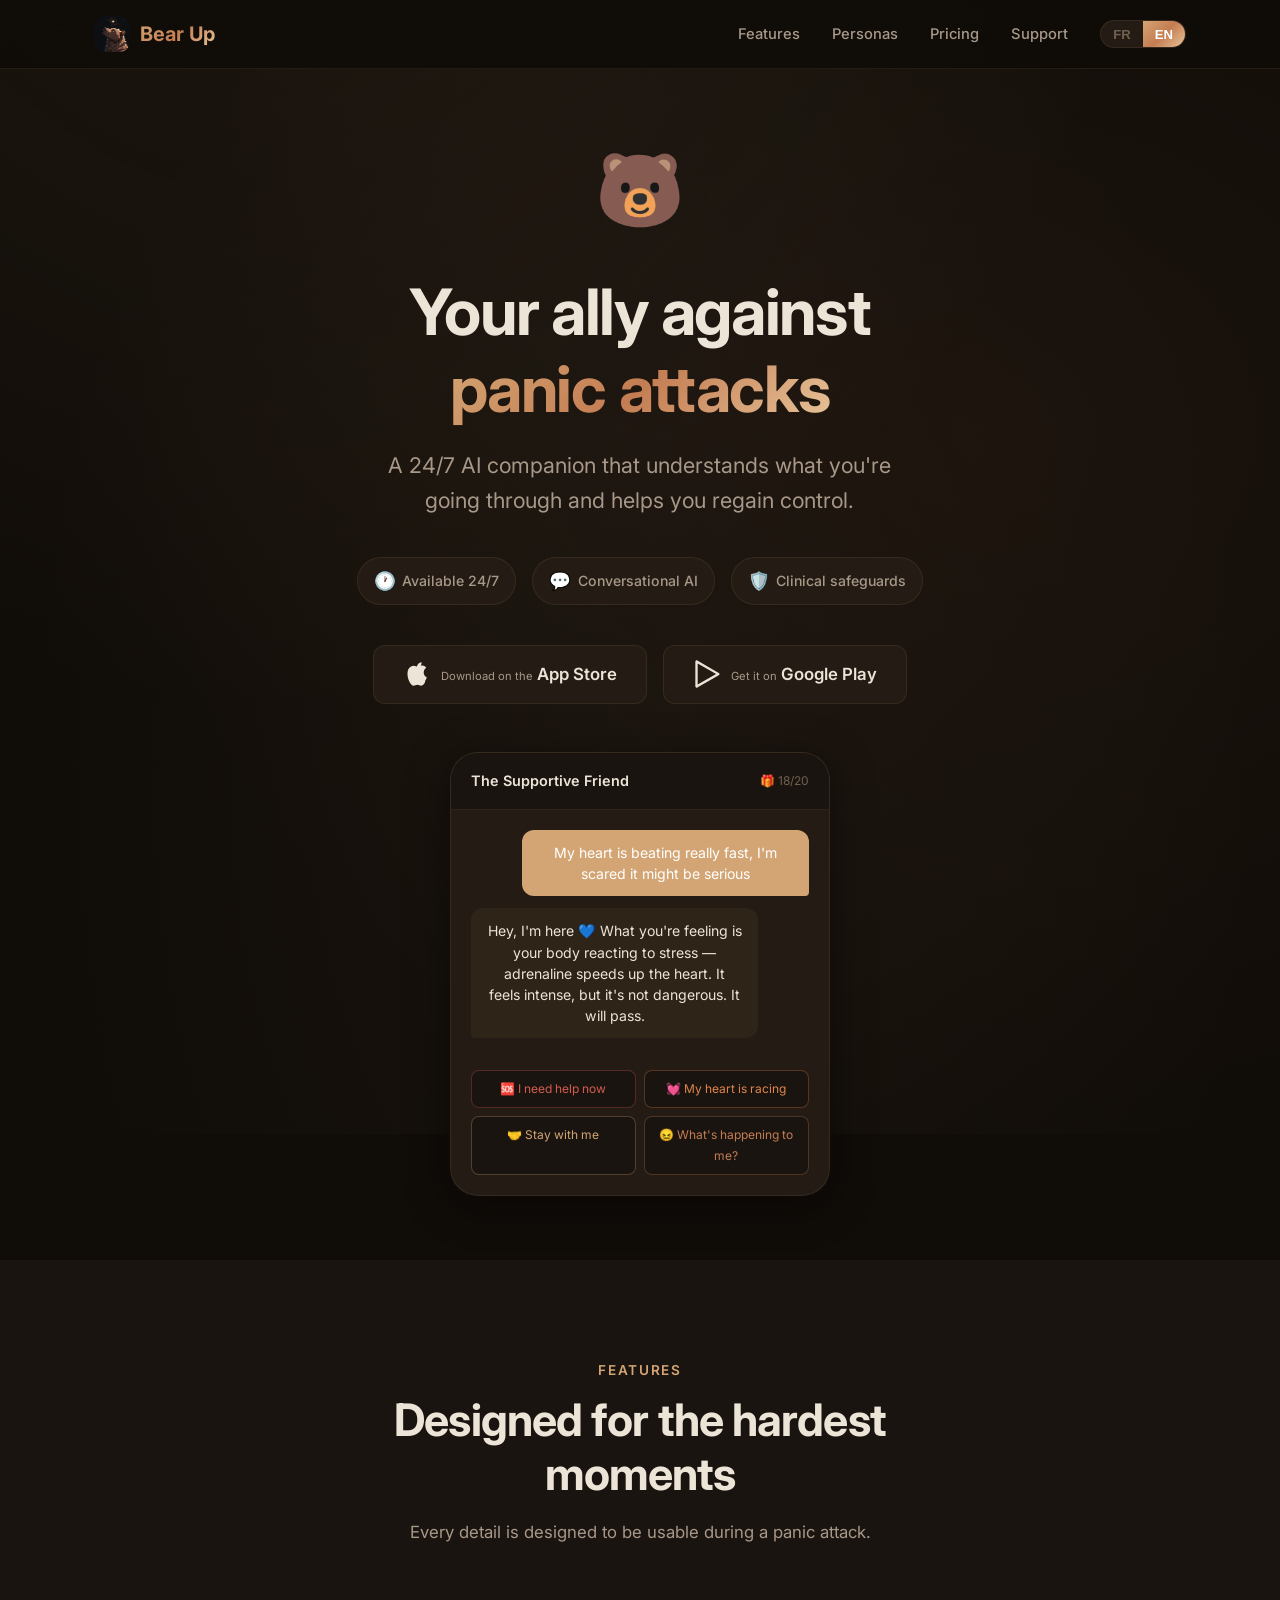
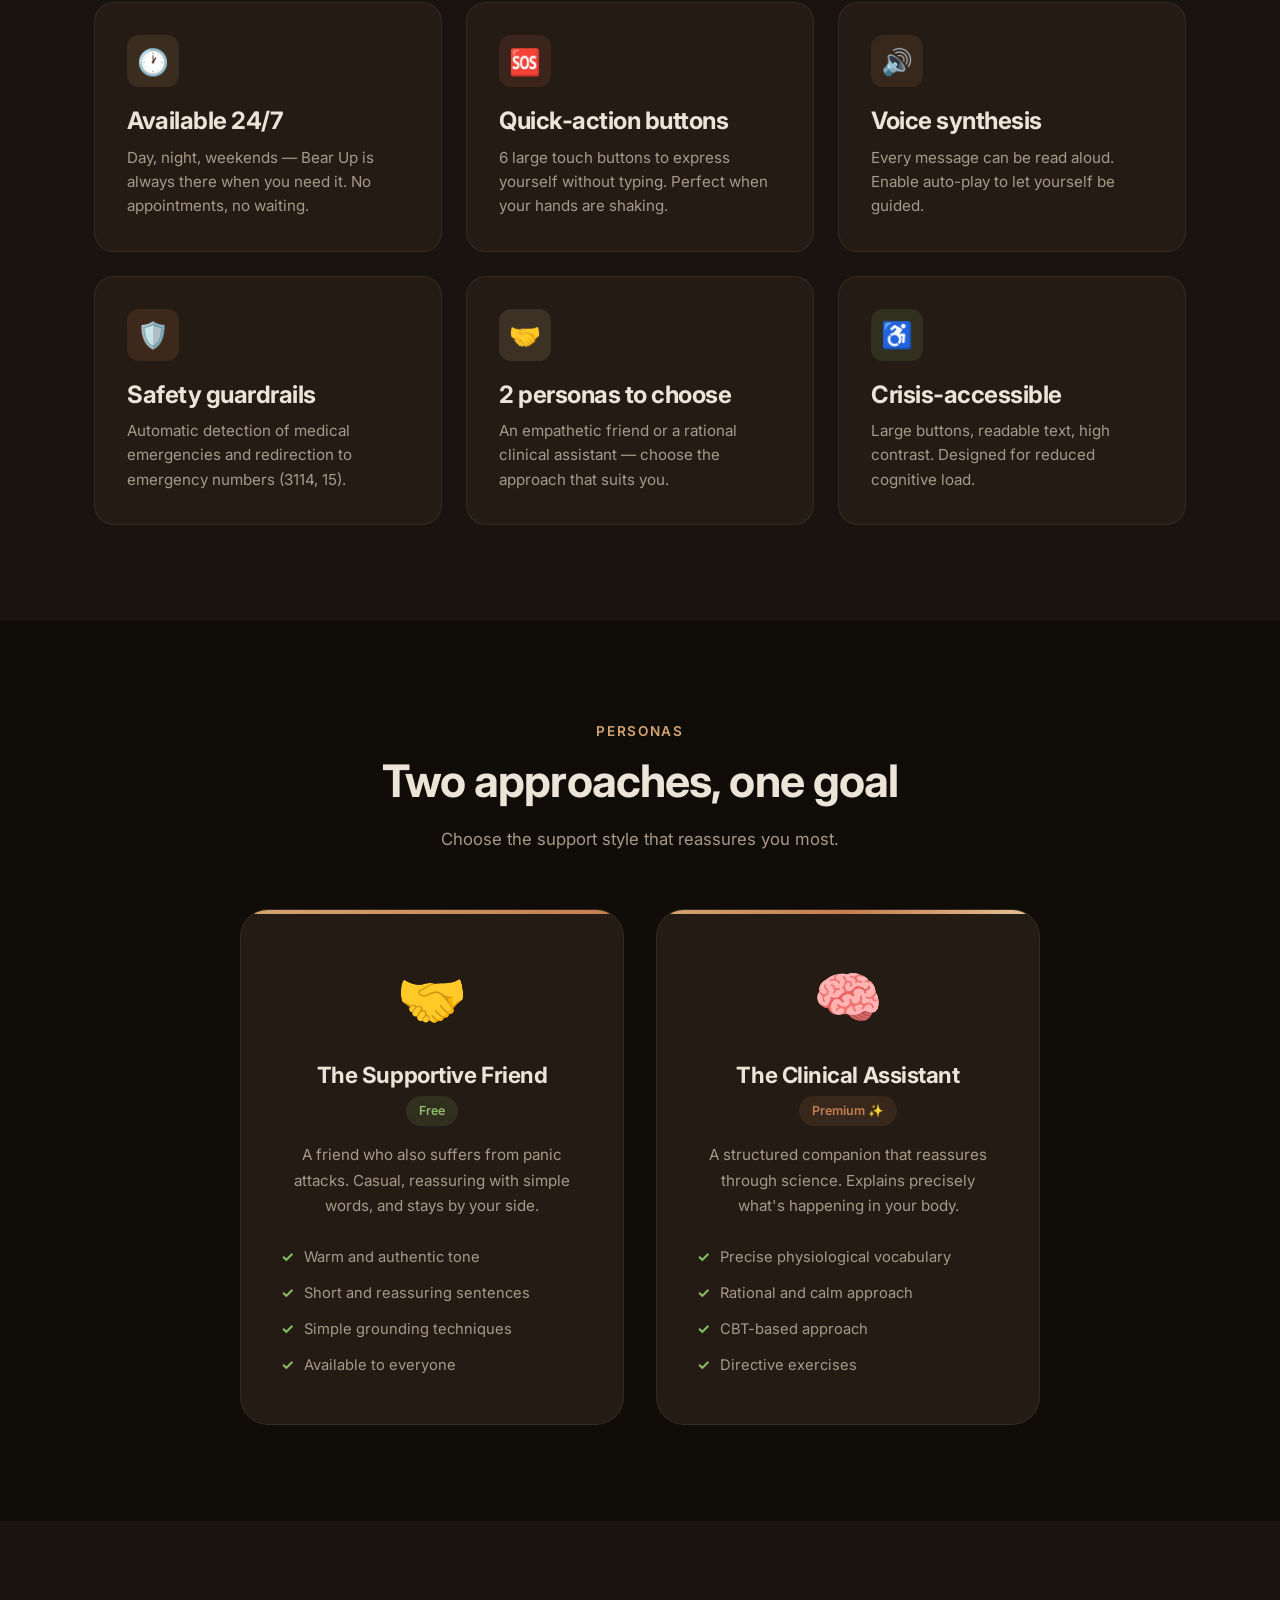
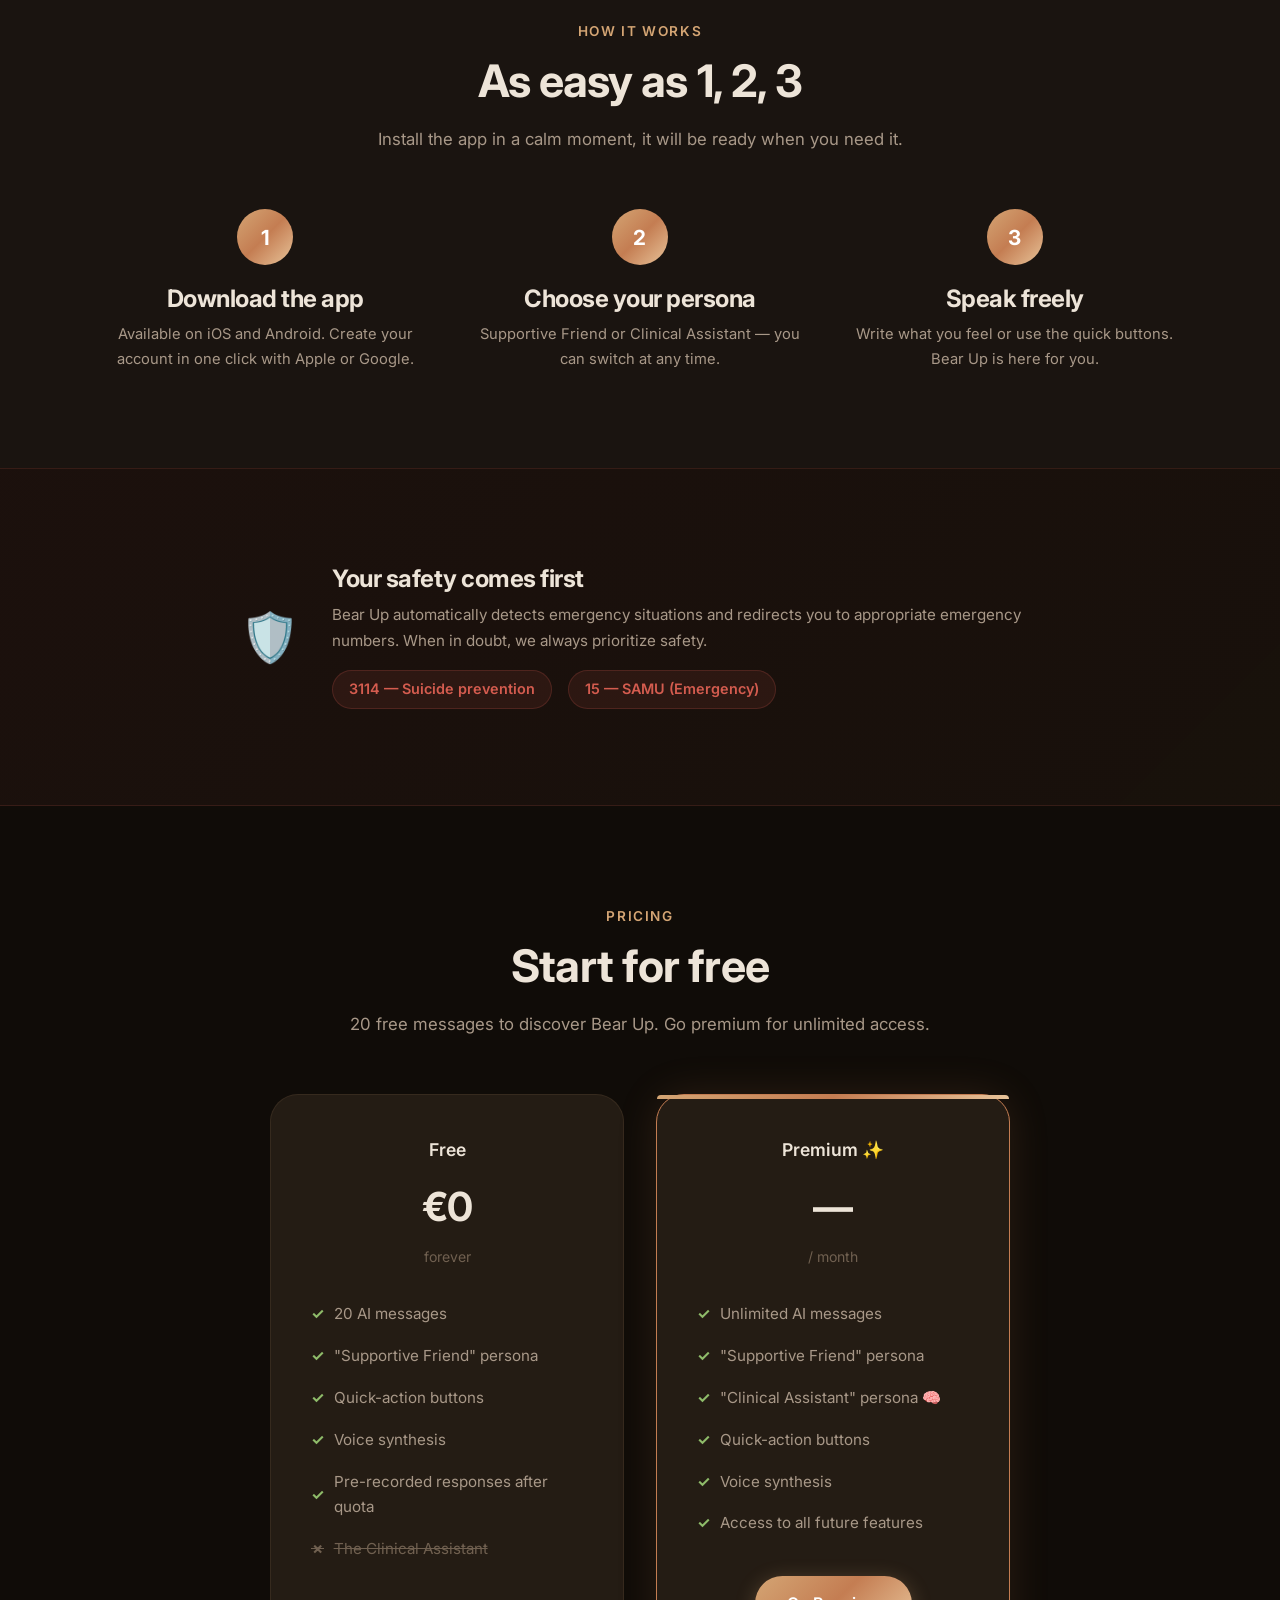
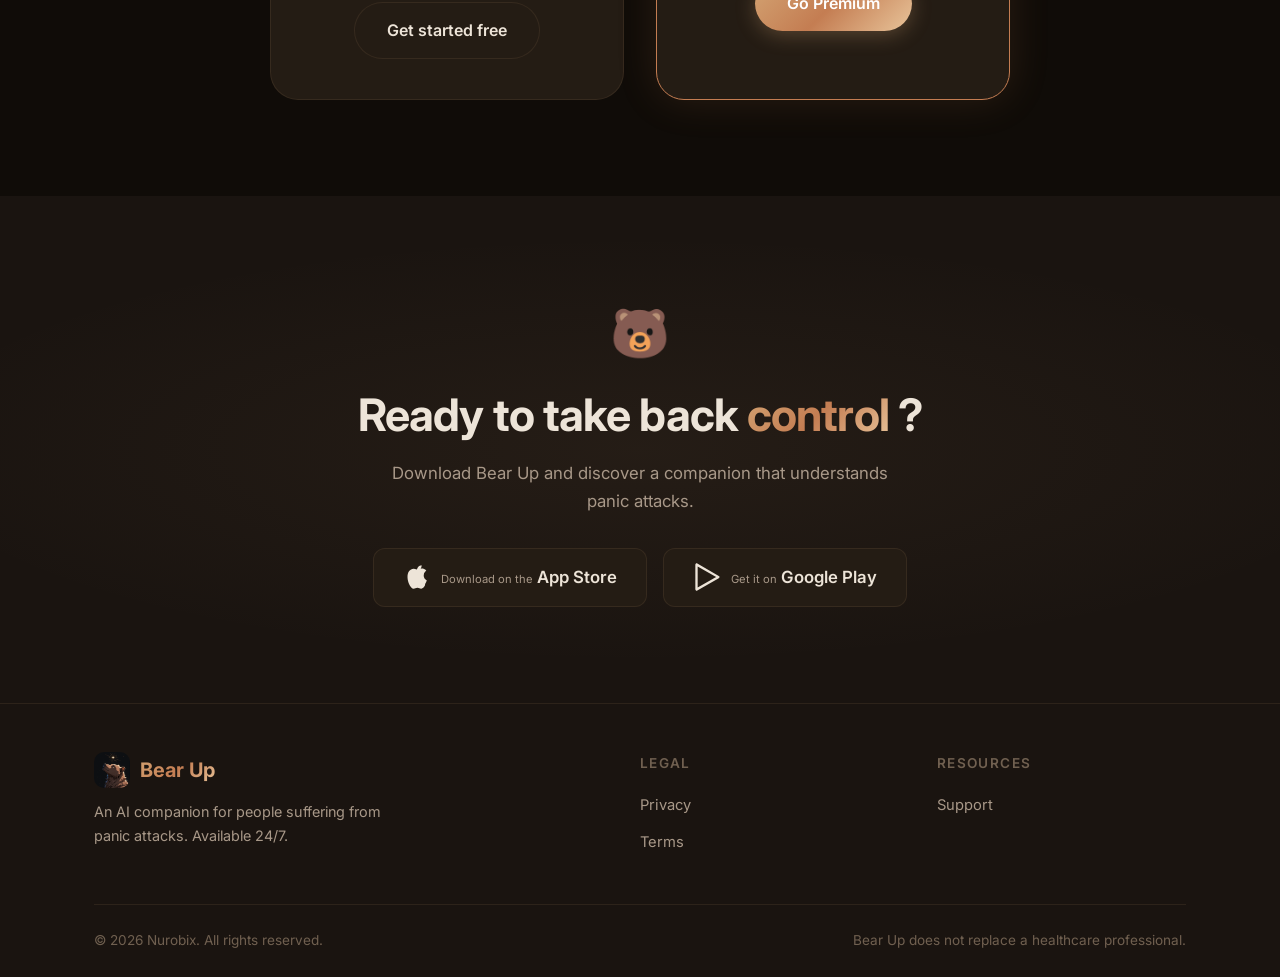
==== index.html @ 10b38b91 "Initial commit: site vitrine Bear Up avec thème Cacao Chaud Site complet avec page d'accueil, suppor" ====
<!DOCTYPE html>
<html lang="fr">
<head>
  <meta charset="UTF-8">
  <meta name="viewport" content="width=device-width, initial-scale=1.0">
  <title>Bear Up — Ton allié contre les attaques de panique</title>
  <meta name="description" content="Bear Up est une application mobile de support conversationnel IA pour les personnes souffrant d'attaques de panique. Disponible 24/7.">
  <meta name="theme-color" content="#100c08">
  <link rel="canonical" href="https://bearup.app/">
  <meta property="og:title" content="Bear Up — Ton allié contre les attaques de panique">
  <meta property="og:description" content="Un compagnon IA disponible 24/7 qui comprend les attaques de panique et t'aide à reprendre le contrôle.">
  <meta property="og:image" content="splash-icon.png">
  <meta property="og:url" content="https://bearup.app/">
  <meta property="og:type" content="website">
  <link rel="icon" type="image/png" href="splash-icon.png">
  <link rel="preconnect" href="https://fonts.googleapis.com">
  <link rel="preconnect" href="https://fonts.gstatic.com" crossorigin>
  <link href="https://fonts.googleapis.com/css2?family=Inter:wght@400;500;600;700;800&display=swap" rel="stylesheet">
  <link rel="stylesheet" href="styles.css">
</head>
<body>

  <!-- ═══ Navigation ═══ -->
  <nav class="nav">
    <div class="nav-inner">
      <a href="index.html" class="nav-logo">
        <img src="splash-icon.png" alt="Bear Up" width="36" height="36">
        <span>Bear Up</span>
      </a>
      <ul class="nav-links">
        <li><a href="#features" data-i18n="nav.features">Fonctionnalités</a></li>
        <li><a href="#personas" data-i18n="nav.personas">Personas</a></li>
        <li><a href="#pricing" data-i18n="nav.pricing">Tarifs</a></li>
        <li><a href="support.html" data-i18n="nav.support">Support</a></li>
        <li>
          <div class="lang-switch">
            <button class="lang-btn" data-lang="fr">FR</button>
            <button class="lang-btn" data-lang="en">EN</button>
          </div>
        </li>
      </ul>
      <button class="nav-toggle" aria-label="Menu" aria-expanded="false">
        <span></span><span></span><span></span>
      </button>
    </div>
  </nav>

  <!-- ═══ Hero ═══ -->
  <section class="hero">
    <div class="hero-content">
      <div class="hero-icon">🐻</div>
      <h1>
        <span data-i18n="hero.title.1">Ton allié contre les</span><br>
        <span class="gradient-text" data-i18n="hero.title.2">attaques de panique</span>
      </h1>
      <p class="hero-subtitle" data-i18n="hero.subtitle">
        Un compagnon IA disponible 24h/24 qui comprend ce que tu traverses et t'aide à reprendre le contrôle.
      </p>
      <div class="hero-badges">
        <span class="badge"><span class="badge-icon">🕐</span> <span data-i18n="hero.badge.available">Disponible 24/7</span></span>
        <span class="badge"><span class="badge-icon">💬</span> <span data-i18n="hero.badge.ai">IA conversationnelle</span></span>
        <span class="badge"><span class="badge-icon">🛡️</span> <span data-i18n="hero.badge.safe">Garde-fous cliniques</span></span>
      </div>
      <div class="hero-cta">
        <a href="#" class="store-btn">
          <svg viewBox="0 0 24 24" xmlns="http://www.w3.org/2000/svg"><path d="M18.71 19.5C17.88 20.74 17 21.95 15.66 21.97C14.32 22 13.89 21.18 12.37 21.18C10.84 21.18 10.37 21.95 9.1 22C7.79 22.05 6.8 20.68 5.96 19.47C4.25 16.56 2.93 11.3 4.7 7.72C5.57 5.94 7.36 4.86 9.28 4.84C10.56 4.81 11.78 5.72 12.57 5.72C13.36 5.72 14.85 4.62 16.4 4.8C17.07 4.83 18.86 5.08 19.98 6.73C19.88 6.79 17.72 8.04 17.75 10.67C17.78 13.82 20.47 14.85 20.5 14.86C20.47 14.93 20.07 16.35 19.06 17.82L18.71 19.5ZM13 3.5C13.73 2.67 14.94 2.04 15.94 2C16.07 3.17 15.6 4.35 14.9 5.19C14.21 6.04 13.07 6.7 11.95 6.61C11.8 5.46 12.36 4.26 13 3.5Z"/></svg>
          <div class="store-btn-text">
            <span class="store-btn-label" data-i18n="hero.store.subtitle.apple">Télécharger sur l'</span>
            <span class="store-btn-name" data-i18n="hero.store.name.apple">App Store</span>
          </div>
        </a>
        <a href="#" class="store-btn">
          <svg viewBox="0 0 24 24" xmlns="http://www.w3.org/2000/svg"><path d="M3.18 23.73C2.56 23.73 2 23.2 2 22.42V1.58C2 .8 2.56.27 3.18.27C3.35.27 3.53.32 3.7.42L22.08 11.14C22.58 11.42 22.83 11.74 22.83 12.1S22.58 12.78 22.08 13.06L3.7 23.58C3.53 23.68 3.35 23.73 3.18 23.73ZM4 2.93V21.07L19.83 12L4 2.93Z"/></svg>
          <div class="store-btn-text">
            <span class="store-btn-label" data-i18n="hero.store.subtitle.google">Disponible sur</span>
            <span class="store-btn-name" data-i18n="hero.store.name.google">Google Play</span>
          </div>
        </a>
      </div>

      <!-- Chat Demo -->
      <div class="chat-demo reveal">
        <div class="chat-demo-header">
          <span class="chat-demo-title" data-i18n="demo.title">L'Ami Solidaire</span>
          <span class="chat-demo-badge" data-i18n="demo.badge">🎁 18/20</span>
        </div>
        <div class="chat-demo-body">
          <div class="chat-bubble user" data-i18n="demo.user" data-i18n-html>Mon cœur bat super vite, j'ai peur que ce soit grave</div>
          <div class="chat-bubble assistant" data-i18n="demo.assistant" data-i18n-html>Hey, je suis là 💙 Ce que tu ressens, c'est ton corps qui réagit au stress — l'adrénaline fait accélérer le cœur. C'est impressionnant, mais ce n'est pas dangereux. Ça va passer.</div>
        </div>
        <div class="chat-demo-buttons">
          <span class="chat-demo-btn red" data-i18n="demo.btn.1">🆘 J'ai besoin d'aide</span>
          <span class="chat-demo-btn orange" data-i18n="demo.btn.2">💓 Mon cœur bat vite</span>
          <span class="chat-demo-btn blue" data-i18n="demo.btn.3">🤝 Reste avec moi</span>
          <span class="chat-demo-btn purple" data-i18n="demo.btn.4">😖 Qu'est-ce qui m'arrive ?</span>
        </div>
      </div>
    </div>
  </section>

  <!-- ═══ Features ═══ -->
  <section id="features" class="section section-alt">
    <div class="container">
      <div class="section-header reveal">
        <span class="section-label" data-i18n="features.label">Fonctionnalités</span>
        <h2 data-i18n="features.title">Conçu pour les moments difficiles</h2>
        <p data-i18n="features.subtitle">Chaque détail a été pensé pour être utilisable pendant une attaque de panique.</p>
      </div>
      <div class="features-grid">
        <div class="feature-card reveal reveal-delay-1">
          <div class="feature-icon blue">🕐</div>
          <h3 data-i18n="features.1.title">Disponible 24/7</h3>
          <p data-i18n="features.1.desc">Jour, nuit, week-end — Bear Up est toujours là quand tu en as besoin. Pas de rendez-vous, pas d'attente.</p>
        </div>
        <div class="feature-card reveal reveal-delay-2">
          <div class="feature-icon red">🆘</div>
          <h3 data-i18n="features.2.title">Boutons d'urgence</h3>
          <p data-i18n="features.2.desc">6 boutons tactiles larges pour s'exprimer sans taper. Parfait quand les mains tremblent.</p>
        </div>
        <div class="feature-card reveal reveal-delay-3">
          <div class="feature-icon purple">🔊</div>
          <h3 data-i18n="features.3.title">Synthèse vocale</h3>
          <p data-i18n="features.3.desc">Chaque message peut être lu à voix haute. Active la lecture automatique pour te laisser guider.</p>
        </div>
        <div class="feature-card reveal reveal-delay-1">
          <div class="feature-icon orange">🛡️</div>
          <h3 data-i18n="features.4.title">Garde-fous de sécurité</h3>
          <p data-i18n="features.4.desc">Détection automatique des urgences médicales et redirection vers les numéros d'urgence (3114, 15).</p>
        </div>
        <div class="feature-card reveal reveal-delay-2">
          <div class="feature-icon pink">🤝</div>
          <h3 data-i18n="features.5.title">2 personas au choix</h3>
          <p data-i18n="features.5.desc">Un ami empathique ou un assistant clinique rationnel — choisis l'approche qui te convient.</p>
        </div>
        <div class="feature-card reveal reveal-delay-3">
          <div class="feature-icon green">♿</div>
          <h3 data-i18n="features.6.title">Accessible en crise</h3>
          <p data-i18n="features.6.desc">Gros boutons, texte lisible, contraste élevé. Conçu pour une charge cognitive réduite.</p>
        </div>
      </div>
    </div>
  </section>

  <!-- ═══ Personas ═══ -->
  <section id="personas" class="section">
    <div class="container">
      <div class="section-header reveal">
        <span class="section-label" data-i18n="personas.label">Personas</span>
        <h2 data-i18n="personas.title">Deux approches, un même objectif</h2>
        <p data-i18n="personas.subtitle">Choisis le style d'accompagnement qui te rassure le plus.</p>
      </div>
      <div class="personas-grid">
        <div class="persona-card friend reveal">
          <div class="persona-emoji">🤝</div>
          <h3 data-i18n="personas.friend.name">L'Ami Solidaire</h3>
          <span class="persona-badge free" data-i18n="personas.friend.badge">Gratuit</span>
          <p data-i18n="personas.friend.desc">Un ami qui souffre lui aussi d'attaques de panique. Il te tutoie, te rassure avec des mots simples et reste à tes côtés.</p>
          <ul class="persona-traits">
            <li data-i18n="personas.friend.trait.1">Ton chaleureux et authentique</li>
            <li data-i18n="personas.friend.trait.2">Phrases courtes et rassurantes</li>
            <li data-i18n="personas.friend.trait.3">Techniques de grounding simples</li>
            <li data-i18n="personas.friend.trait.4">Accessible à tous</li>
          </ul>
        </div>
        <div class="persona-card clinical reveal">
          <div class="persona-emoji">🧠</div>
          <h3 data-i18n="personas.clinical.name">L'Assistant Clinique</h3>
          <span class="persona-badge premium" data-i18n="personas.clinical.badge">Premium ✨</span>
          <p data-i18n="personas.clinical.desc">Un accompagnateur structuré qui rassure par la science. Il explique ce qui se passe dans ton corps avec précision.</p>
          <ul class="persona-traits">
            <li data-i18n="personas.clinical.trait.1">Vocabulaire physiologique précis</li>
            <li data-i18n="personas.clinical.trait.2">Approche rationnelle et posée</li>
            <li data-i18n="personas.clinical.trait.3">Basé sur les TCC</li>
            <li data-i18n="personas.clinical.trait.4">Exercices directifs</li>
          </ul>
        </div>
      </div>
    </div>
  </section>

  <!-- ═══ How It Works ═══ -->
  <section class="section section-alt">
    <div class="container">
      <div class="section-header reveal">
        <span class="section-label" data-i18n="steps.label">Comment ça marche</span>
        <h2 data-i18n="steps.title">Simple comme 1, 2, 3</h2>
        <p data-i18n="steps.subtitle">Installe l'app dans un moment calme, elle sera prête quand tu en auras besoin.</p>
      </div>
      <div class="steps-grid">
        <div class="step-item reveal reveal-delay-1">
          <div class="step-number">1</div>
          <h3 data-i18n="steps.1.title">Télécharge l'app</h3>
          <p data-i18n="steps.1.desc">Disponible sur iOS et Android. Crée ton compte en un clic avec Apple ou Google.</p>
        </div>
        <div class="step-item reveal reveal-delay-2">
          <div class="step-number">2</div>
          <h3 data-i18n="steps.2.title">Choisis ton persona</h3>
          <p data-i18n="steps.2.desc">Ami Solidaire ou Assistant Clinique — tu pourras changer à tout moment.</p>
        </div>
        <div class="step-item reveal reveal-delay-3">
          <div class="step-number">3</div>
          <h3 data-i18n="steps.3.title">Parle librement</h3>
          <p data-i18n="steps.3.desc">Écris ce que tu ressens ou utilise les boutons rapides. Bear Up est là pour toi.</p>
        </div>
      </div>
    </div>
  </section>

  <!-- ═══ Safety ═══ -->
  <section class="section safety-section">
    <div class="container">
      <div class="safety-content reveal">
        <div class="safety-icon">🛡️</div>
        <div>
          <h2 data-i18n="safety.title">Ta sécurité avant tout</h2>
          <p data-i18n="safety.desc">Bear Up détecte automatiquement les situations d'urgence et te redirige vers les numéros de secours appropriés. En cas de doute, nous privilégions toujours la sécurité.</p>
          <div class="safety-numbers">
            <span class="safety-number" data-i18n="safety.3114">3114 — Prévention suicide</span>
            <span class="safety-number" data-i18n="safety.15">15 — SAMU</span>
          </div>
        </div>
      </div>
    </div>
  </section>

  <!-- ═══ Pricing ═══ -->
  <section id="pricing" class="section">
    <div class="container">
      <div class="section-header reveal">
        <span class="section-label" data-i18n="pricing.label">Tarifs</span>
        <h2 data-i18n="pricing.title">Commence gratuitement</h2>
        <p data-i18n="pricing.subtitle">20 messages gratuits pour découvrir Bear Up. Passe en premium pour un accès illimité.</p>
      </div>
      <div class="pricing-grid">
        <div class="pricing-card reveal">
          <div class="pricing-name" data-i18n="pricing.free.name">Gratuit</div>
          <div class="pricing-price" data-i18n="pricing.free.price">0€</div>
          <div class="pricing-period" data-i18n="pricing.free.period">pour toujours</div>
          <ul class="pricing-features">
            <li data-i18n="pricing.free.f1">20 messages avec l'IA</li>
            <li data-i18n="pricing.free.f2">Persona "L'Ami Solidaire"</li>
            <li data-i18n="pricing.free.f3">Boutons de suggestion</li>
            <li data-i18n="pricing.free.f4">Synthèse vocale</li>
            <li data-i18n="pricing.free.f5">Réponses pré-enregistrées après quota</li>
            <li class="disabled" data-i18n="pricing.free.f6">L'Assistant Clinique</li>
          </ul>
          <a href="#" class="btn btn-secondary" data-i18n="pricing.free.cta">Commencer gratuitement</a>
        </div>
        <div class="pricing-card featured reveal reveal-delay-1">
          <div class="pricing-name" data-i18n="pricing.premium.name">Premium ✨</div>
          <div class="pricing-price">—</div>
          <div class="pricing-period" data-i18n="pricing.premium.period">/ mois</div>
          <ul class="pricing-features">
            <li data-i18n="pricing.premium.f1">Messages illimités avec l'IA</li>
            <li data-i18n="pricing.premium.f2">Persona "L'Ami Solidaire"</li>
            <li data-i18n="pricing.premium.f3">Persona "L'Assistant Clinique" 🧠</li>
            <li data-i18n="pricing.premium.f4">Boutons de suggestion</li>
            <li data-i18n="pricing.premium.f5">Synthèse vocale</li>
            <li data-i18n="pricing.premium.f6">Accès à toutes les fonctionnalités futures</li>
          </ul>
          <a href="#" class="btn btn-primary" data-i18n="pricing.premium.cta">Passer Premium</a>
        </div>
      </div>
    </div>
  </section>

  <!-- ═══ CTA ═══ -->
  <section class="section section-alt cta-section">
    <div class="container">
      <div class="cta-content reveal">
        <div style="font-size: 3rem; margin-bottom: 1rem;">🐻</div>
        <h2>
          <span data-i18n="cta.title.1">Prêt à reprendre le</span>
          <span class="gradient-text" data-i18n="cta.title.2">contrôle</span> ?
        </h2>
        <p data-i18n="cta.subtitle">Télécharge Bear Up et découvre un compagnon qui comprend les attaques de panique.</p>
        <div class="cta-stores">
          <a href="#" class="store-btn">
            <svg viewBox="0 0 24 24" xmlns="http://www.w3.org/2000/svg"><path d="M18.71 19.5C17.88 20.74 17 21.95 15.66 21.97C14.32 22 13.89 21.18 12.37 21.18C10.84 21.18 10.37 21.95 9.1 22C7.79 22.05 6.8 20.68 5.96 19.47C4.25 16.56 2.93 11.3 4.7 7.72C5.57 5.94 7.36 4.86 9.28 4.84C10.56 4.81 11.78 5.72 12.57 5.72C13.36 5.72 14.85 4.62 16.4 4.8C17.07 4.83 18.86 5.08 19.98 6.73C19.88 6.79 17.72 8.04 17.75 10.67C17.78 13.82 20.47 14.85 20.5 14.86C20.47 14.93 20.07 16.35 19.06 17.82L18.71 19.5ZM13 3.5C13.73 2.67 14.94 2.04 15.94 2C16.07 3.17 15.6 4.35 14.9 5.19C14.21 6.04 13.07 6.7 11.95 6.61C11.8 5.46 12.36 4.26 13 3.5Z"/></svg>
            <div class="store-btn-text">
              <span class="store-btn-label" data-i18n="hero.store.subtitle.apple">Télécharger sur l'</span>
              <span class="store-btn-name" data-i18n="hero.store.name.apple">App Store</span>
            </div>
          </a>
          <a href="#" class="store-btn">
            <svg viewBox="0 0 24 24" xmlns="http://www.w3.org/2000/svg"><path d="M3.18 23.73C2.56 23.73 2 23.2 2 22.42V1.58C2 .8 2.56.27 3.18.27C3.35.27 3.53.32 3.7.42L22.08 11.14C22.58 11.42 22.83 11.74 22.83 12.1S22.58 12.78 22.08 13.06L3.7 23.58C3.53 23.68 3.35 23.73 3.18 23.73ZM4 2.93V21.07L19.83 12L4 2.93Z"/></svg>
            <div class="store-btn-text">
              <span class="store-btn-label" data-i18n="hero.store.subtitle.google">Disponible sur</span>
              <span class="store-btn-name" data-i18n="hero.store.name.google">Google Play</span>
            </div>
          </a>
        </div>
      </div>
    </div>
  </section>

  <!-- ═══ Footer ═══ -->
  <footer class="footer">
    <div class="container">
      <div class="footer-grid">
        <div class="footer-brand">
          <a href="index.html" class="nav-logo">
            <img src="splash-icon.png" alt="Bear Up" width="36" height="36">
            <span>Bear Up</span>
          </a>
          <p data-i18n="footer.desc">Un compagnon IA pour les personnes souffrant d'attaques de panique. Disponible 24/7.</p>
        </div>
        <div>
          <div class="footer-title" data-i18n="footer.legal">Légal</div>
          <ul class="footer-links">
            <li><a href="privacy.html" data-i18n="nav.privacy">Confidentialité</a></li>
            <li><a href="terms.html" data-i18n="nav.terms">CGU</a></li>
          </ul>
        </div>
        <div>
          <div class="footer-title" data-i18n="footer.resources">Ressources</div>
          <ul class="footer-links">
            <li><a href="support.html" data-i18n="nav.support">Support</a></li>
          </ul>
        </div>
      </div>
      <div class="footer-bottom">
        <p data-i18n="footer.copyright">© 2026 Nurobix. Tous droits réservés.</p>
        <p data-i18n="footer.not-medical">Bear Up ne remplace pas un professionnel de santé.</p>
      </div>
    </div>
  </footer>

  <script src="script.js"></script>
</body>
</html>
---- styles.css ----
/* ============================================
   Bear Up — Showcase Website Styles
   Dark theme, modern, responsive
   ============================================ */

/* --- Reset & Base --- */
*, *::before, *::after {
  margin: 0;
  padding: 0;
  box-sizing: border-box;
}

:root {
  --bg-primary: #100c08;
  --bg-secondary: #1a1410;
  --bg-card: #241c14;
  --bg-card-hover: #2e2418;
  --bg-nav: rgba(16, 12, 8, 0.92);
  --accent-blue: #d4a574;
  --accent-purple: #c47d52;
  --accent-pink: #e8c49a;
  --accent-orange: #e0854a;
  --accent-red: #d45c4f;
  --accent-green: #8fbc6a;
  --gradient-main: linear-gradient(135deg, #d4a574 0%, #c47d52 50%, #e8c49a 100%);
  --gradient-blue: linear-gradient(135deg, #d4a574, #c47d52);
  --gradient-warm: linear-gradient(135deg, #e0854a, #d45c4f);
  --text-primary: #ede4d8;
  --text-secondary: #a89888;
  --text-muted: #706050;
  --border-color: rgba(180, 140, 100, 0.12);
  --border-glow: rgba(212, 165, 116, 0.25);
  --shadow-sm: 0 2px 8px rgba(0, 0, 0, 0.3);
  --shadow-md: 0 4px 20px rgba(0, 0, 0, 0.4);
  --shadow-lg: 0 8px 40px rgba(0, 0, 0, 0.5);
  --shadow-glow: 0 0 30px rgba(212, 165, 116, 0.15);
  --radius-sm: 8px;
  --radius-md: 12px;
  --radius-lg: 20px;
  --radius-xl: 28px;
  --font-sans: 'Inter', -apple-system, BlinkMacSystemFont, 'Segoe UI', sans-serif;
  --transition-fast: 0.2s ease;
  --transition-med: 0.35s ease;
  --transition-slow: 0.6s cubic-bezier(0.16, 1, 0.3, 1);
}

html {
  scroll-behavior: smooth;
  font-size: 16px;
}

body {
  font-family: var(--font-sans);
  background: var(--bg-primary);
  color: var(--text-primary);
  line-height: 1.7;
  overflow-x: hidden;
  -webkit-font-smoothing: antialiased;
  -moz-osx-font-smoothing: grayscale;
}

a {
  color: var(--accent-blue);
  text-decoration: none;
  transition: color var(--transition-fast);
}

a:hover {
  color: var(--accent-purple);
}

img {
  max-width: 100%;
  display: block;
}

/* --- Typography --- */
h1, h2, h3, h4 {
  font-weight: 700;
  line-height: 1.2;
  letter-spacing: -0.02em;
}

h1 { font-size: clamp(2.4rem, 6vw, 4rem); }
h2 { font-size: clamp(1.8rem, 4vw, 2.8rem); }
h3 { font-size: clamp(1.2rem, 2.5vw, 1.5rem); }
h4 { font-size: 1.1rem; }

p {
  color: var(--text-secondary);
  font-size: 1.05rem;
}

.gradient-text {
  background: var(--gradient-main);
  -webkit-background-clip: text;
  -webkit-text-fill-color: transparent;
  background-clip: text;
}

.section-label {
  display: inline-block;
  font-size: 0.85rem;
  font-weight: 600;
  text-transform: uppercase;
  letter-spacing: 0.12em;
  color: var(--accent-blue);
  margin-bottom: 0.75rem;
}

/* --- Layout --- */
.container {
  width: 100%;
  max-width: 1140px;
  margin: 0 auto;
  padding: 0 1.5rem;
}

.section {
  padding: 6rem 0;
}

.section-alt {
  background: var(--bg-secondary);
}

.text-center {
  text-align: center;
}

.section-header {
  text-align: center;
  max-width: 640px;
  margin: 0 auto 3.5rem;
}

.section-header p {
  margin-top: 1rem;
}

/* --- Navigation --- */
.nav {
  position: fixed;
  top: 0;
  left: 0;
  right: 0;
  z-index: 1000;
  background: var(--bg-nav);
  backdrop-filter: blur(20px);
  -webkit-backdrop-filter: blur(20px);
  border-bottom: 1px solid var(--border-color);
  transition: box-shadow var(--transition-med);
}

.nav.scrolled {
  box-shadow: var(--shadow-md);
}

.nav-inner {
  display: flex;
  align-items: center;
  justify-content: space-between;
  height: 68px;
  max-width: 1140px;
  margin: 0 auto;
  padding: 0 1.5rem;
}

.nav-logo {
  display: flex;
  align-items: center;
  gap: 0.6rem;
  font-size: 1.25rem;
  font-weight: 700;
  color: var(--text-primary);
  text-decoration: none;
}

.nav-logo img {
  width: 36px;
  height: 36px;
  border-radius: 10px;
}

.nav-logo span {
  background: var(--gradient-main);
  -webkit-background-clip: text;
  -webkit-text-fill-color: transparent;
  background-clip: text;
}

.nav-links {
  display: flex;
  align-items: center;
  gap: 2rem;
  list-style: none;
}

.nav-links a {
  color: var(--text-secondary);
  font-size: 0.92rem;
  font-weight: 500;
  transition: color var(--transition-fast);
}

.nav-links a:hover,
.nav-links a.active {
  color: var(--text-primary);
}

.lang-switch {
  display: flex;
  align-items: center;
  background: var(--bg-card);
  border: 1px solid var(--border-color);
  border-radius: 20px;
  overflow: hidden;
}

.lang-btn {
  padding: 0.35rem 0.75rem;
  font-size: 0.82rem;
  font-weight: 600;
  background: none;
  border: none;
  color: var(--text-muted);
  cursor: pointer;
  transition: all var(--transition-fast);
}

.lang-btn.active {
  background: var(--gradient-main);
  color: #fff;
}

.nav-toggle {
  display: none;
  flex-direction: column;
  gap: 5px;
  background: none;
  border: none;
  cursor: pointer;
  padding: 4px;
}

.nav-toggle span {
  width: 24px;
  height: 2px;
  background: var(--text-primary);
  border-radius: 2px;
  transition: all var(--transition-fast);
}

/* --- Hero --- */
.hero {
  position: relative;
  min-height: 100vh;
  display: flex;
  align-items: center;
  justify-content: center;
  text-align: center;
  padding: 8rem 1.5rem 4rem;
  overflow: hidden;
}

.hero::before {
  content: '';
  position: absolute;
  top: -50%;
  left: -20%;
  width: 140%;
  height: 140%;
  background: radial-gradient(ellipse at 30% 20%, rgba(212, 165, 116, 0.08) 0%, transparent 50%),
              radial-gradient(ellipse at 70% 60%, rgba(196, 125, 82, 0.06) 0%, transparent 50%),
              radial-gradient(ellipse at 50% 80%, rgba(232, 196, 154, 0.04) 0%, transparent 50%);
  pointer-events: none;
}

.hero-content {
  position: relative;
  max-width: 720px;
}

.hero-icon {
  font-size: 4.5rem;
  margin-bottom: 1.5rem;
  animation: float 4s ease-in-out infinite;
}

@keyframes float {
  0%, 100% { transform: translateY(0); }
  50% { transform: translateY(-12px); }
}

.hero h1 {
  margin-bottom: 1.25rem;
}

.hero-subtitle {
  font-size: clamp(1.1rem, 2.5vw, 1.35rem);
  color: var(--text-secondary);
  margin-bottom: 2.5rem;
  max-width: 560px;
  margin-left: auto;
  margin-right: auto;
  line-height: 1.6;
}

.hero-badges {
  display: flex;
  justify-content: center;
  gap: 1rem;
  margin-bottom: 2.5rem;
  flex-wrap: wrap;
}

.badge {
  display: inline-flex;
  align-items: center;
  gap: 0.4rem;
  padding: 0.5rem 1rem;
  border-radius: 50px;
  font-size: 0.88rem;
  font-weight: 500;
  background: var(--bg-card);
  border: 1px solid var(--border-color);
  color: var(--text-secondary);
}

.badge-icon {
  font-size: 1.1rem;
}

.hero-cta {
  display: flex;
  justify-content: center;
  gap: 1rem;
  flex-wrap: wrap;
}

/* --- Buttons --- */
.btn {
  display: inline-flex;
  align-items: center;
  gap: 0.5rem;
  padding: 0.85rem 2rem;
  border-radius: 50px;
  font-size: 1rem;
  font-weight: 600;
  border: none;
  cursor: pointer;
  transition: all var(--transition-med);
  text-decoration: none;
}

.btn-primary {
  background: var(--gradient-main);
  color: #fff;
  box-shadow: 0 4px 20px rgba(212, 165, 116, 0.3);
}

.btn-primary:hover {
  transform: translateY(-2px);
  box-shadow: 0 6px 30px rgba(212, 165, 116, 0.45);
  color: #fff;
}

.btn-secondary {
  background: var(--bg-card);
  color: var(--text-primary);
  border: 1px solid var(--border-color);
}

.btn-secondary:hover {
  background: var(--bg-card-hover);
  border-color: var(--border-glow);
  color: var(--text-primary);
}

.btn-sm {
  padding: 0.55rem 1.3rem;
  font-size: 0.88rem;
}

.store-btn {
  display: inline-flex;
  align-items: center;
  gap: 0.65rem;
  padding: 0.9rem 1.8rem;
  background: var(--bg-card);
  border: 1px solid var(--border-color);
  border-radius: var(--radius-md);
  color: var(--text-primary);
  text-decoration: none;
  transition: all var(--transition-med);
}

.store-btn:hover {
  background: var(--bg-card-hover);
  border-color: var(--border-glow);
  box-shadow: var(--shadow-glow);
  color: var(--text-primary);
}

.store-btn svg {
  width: 28px;
  height: 28px;
  fill: var(--text-primary);
}

.store-btn-text {
  text-align: left;
  line-height: 1.2;
}

.store-btn-label {
  font-size: 0.7rem;
  color: var(--text-secondary);
}

.store-btn-name {
  font-size: 1.05rem;
  font-weight: 600;
}

/* --- Feature Cards --- */
.features-grid {
  display: grid;
  grid-template-columns: repeat(auto-fit, minmax(280px, 1fr));
  gap: 1.5rem;
}

.feature-card {
  background: var(--bg-card);
  border: 1px solid var(--border-color);
  border-radius: var(--radius-lg);
  padding: 2rem;
  transition: all var(--transition-med);
}

.feature-card:hover {
  border-color: var(--border-glow);
  box-shadow: var(--shadow-glow);
  transform: translateY(-4px);
}

.feature-icon {
  width: 52px;
  height: 52px;
  display: flex;
  align-items: center;
  justify-content: center;
  border-radius: var(--radius-md);
  font-size: 1.6rem;
  margin-bottom: 1.25rem;
}

.feature-icon.blue { background: rgba(212, 165, 116, 0.12); }
.feature-icon.purple { background: rgba(196, 125, 82, 0.12); }
.feature-icon.pink { background: rgba(232, 196, 154, 0.12); }
.feature-icon.orange { background: rgba(224, 133, 74, 0.12); }
.feature-icon.red { background: rgba(212, 92, 79, 0.12); }
.feature-icon.green { background: rgba(143, 188, 106, 0.12); }

.feature-card h3 {
  margin-bottom: 0.6rem;
}

.feature-card p {
  font-size: 0.95rem;
  line-height: 1.6;
}

/* --- Personas --- */
.personas-grid {
  display: grid;
  grid-template-columns: repeat(auto-fit, minmax(340px, 1fr));
  gap: 2rem;
  max-width: 800px;
  margin: 0 auto;
}

.persona-card {
  position: relative;
  background: var(--bg-card);
  border: 1px solid var(--border-color);
  border-radius: var(--radius-xl);
  padding: 2.5rem;
  text-align: center;
  transition: all var(--transition-med);
  overflow: hidden;
}

.persona-card::before {
  content: '';
  position: absolute;
  top: 0;
  left: 0;
  right: 0;
  height: 4px;
  border-radius: var(--radius-xl) var(--radius-xl) 0 0;
}

.persona-card.friend::before {
  background: var(--gradient-blue);
}

.persona-card.clinical::before {
  background: var(--gradient-main);
}

.persona-card:hover {
  border-color: var(--border-glow);
  transform: translateY(-6px);
  box-shadow: var(--shadow-glow);
}

.persona-emoji {
  font-size: 3.5rem;
  margin-bottom: 1rem;
}

.persona-card h3 {
  margin-bottom: 0.5rem;
  font-size: 1.4rem;
}

.persona-badge {
  display: inline-block;
  padding: 0.25rem 0.8rem;
  border-radius: 50px;
  font-size: 0.78rem;
  font-weight: 600;
  margin-bottom: 1rem;
}

.persona-badge.free {
  background: rgba(143, 188, 106, 0.12);
  color: var(--accent-green);
}

.persona-badge.premium {
  background: rgba(196, 125, 82, 0.12);
  color: var(--accent-purple);
}

.persona-card p {
  font-size: 0.95rem;
}

.persona-traits {
  list-style: none;
  margin-top: 1.25rem;
  text-align: left;
}

.persona-traits li {
  padding: 0.35rem 0;
  font-size: 0.92rem;
  color: var(--text-secondary);
}

.persona-traits li::before {
  content: '✓';
  color: var(--accent-green);
  font-weight: 700;
  margin-right: 0.6rem;
}

/* --- How It Works --- */
.steps-grid {
  display: grid;
  grid-template-columns: repeat(auto-fit, minmax(220px, 1fr));
  gap: 2rem;
  counter-reset: step;
}

.step-item {
  text-align: center;
  position: relative;
}

.step-number {
  width: 56px;
  height: 56px;
  display: flex;
  align-items: center;
  justify-content: center;
  margin: 0 auto 1.25rem;
  border-radius: 50%;
  background: var(--gradient-main);
  font-size: 1.3rem;
  font-weight: 700;
  color: #fff;
}

.step-item h3 {
  margin-bottom: 0.5rem;
}

.step-item p {
  font-size: 0.92rem;
}

/* --- Pricing --- */
.pricing-grid {
  display: grid;
  grid-template-columns: repeat(auto-fit, minmax(300px, 1fr));
  gap: 2rem;
  max-width: 740px;
  margin: 0 auto;
}

.pricing-card {
  background: var(--bg-card);
  border: 1px solid var(--border-color);
  border-radius: var(--radius-xl);
  padding: 2.5rem;
  text-align: center;
  transition: all var(--transition-med);
  position: relative;
}

.pricing-card.featured {
  border-color: var(--accent-purple);
  box-shadow: 0 0 40px rgba(196, 125, 82, 0.15);
}

.pricing-card.featured::before {
  content: '';
  position: absolute;
  top: 0;
  left: 0;
  right: 0;
  height: 4px;
  background: var(--gradient-main);
  border-radius: var(--radius-xl) var(--radius-xl) 0 0;
}

.pricing-card:hover {
  transform: translateY(-4px);
}

.pricing-name {
  font-size: 1.1rem;
  font-weight: 600;
  margin-bottom: 0.5rem;
}

.pricing-price {
  font-size: 2.5rem;
  font-weight: 700;
  margin-bottom: 0.25rem;
}

.pricing-period {
  font-size: 0.88rem;
  color: var(--text-muted);
  margin-bottom: 1.5rem;
}

.pricing-features {
  list-style: none;
  text-align: left;
  margin-bottom: 2rem;
}

.pricing-features li {
  padding: 0.5rem 0;
  font-size: 0.95rem;
  color: var(--text-secondary);
  display: flex;
  align-items: center;
  gap: 0.6rem;
}

.pricing-features li::before {
  content: '✓';
  color: var(--accent-green);
  font-weight: 700;
  flex-shrink: 0;
}

.pricing-features li.disabled {
  color: var(--text-muted);
  text-decoration: line-through;
}

.pricing-features li.disabled::before {
  content: '✗';
  color: var(--text-muted);
}

/* --- Safety Banner --- */
.safety-section {
  background: linear-gradient(135deg, rgba(212, 92, 79, 0.06), rgba(224, 133, 74, 0.04));
  border-top: 1px solid rgba(212, 92, 79, 0.15);
  border-bottom: 1px solid rgba(212, 92, 79, 0.15);
}

.safety-content {
  display: flex;
  align-items: center;
  gap: 2rem;
  max-width: 800px;
  margin: 0 auto;
}

.safety-icon {
  font-size: 3rem;
  flex-shrink: 0;
}

.safety-content h2 {
  font-size: 1.5rem;
  margin-bottom: 0.5rem;
}

.safety-content p {
  font-size: 0.95rem;
}

.safety-numbers {
  display: flex;
  gap: 1rem;
  margin-top: 1rem;
  flex-wrap: wrap;
}

.safety-number {
  display: inline-flex;
  align-items: center;
  gap: 0.4rem;
  padding: 0.4rem 1rem;
  background: rgba(212, 92, 79, 0.1);
  border: 1px solid rgba(212, 92, 79, 0.2);
  border-radius: 50px;
  font-weight: 600;
  font-size: 0.9rem;
  color: var(--accent-red);
}

/* --- CTA Section --- */
.cta-section {
  text-align: center;
  position: relative;
  overflow: hidden;
}

.cta-section::before {
  content: '';
  position: absolute;
  top: 0;
  left: -20%;
  width: 140%;
  height: 100%;
  background: radial-gradient(ellipse at 50% 50%, rgba(212, 165, 116, 0.06) 0%, transparent 60%);
  pointer-events: none;
}

.cta-content {
  position: relative;
}

.cta-content h2 {
  margin-bottom: 1rem;
}

.cta-content p {
  margin-bottom: 2rem;
  max-width: 500px;
  margin-left: auto;
  margin-right: auto;
}

.cta-stores {
  display: flex;
  justify-content: center;
  gap: 1rem;
  flex-wrap: wrap;
}

/* --- Footer --- */
.footer {
  background: var(--bg-secondary);
  border-top: 1px solid var(--border-color);
  padding: 3rem 0 1.5rem;
}

.footer-grid {
  display: grid;
  grid-template-columns: 2fr 1fr 1fr;
  gap: 3rem;
  margin-bottom: 2.5rem;
}

.footer-brand {
  max-width: 300px;
}

.footer-brand p {
  font-size: 0.9rem;
  margin-top: 0.75rem;
}

.footer-title {
  font-size: 0.85rem;
  font-weight: 600;
  text-transform: uppercase;
  letter-spacing: 0.1em;
  color: var(--text-muted);
  margin-bottom: 1rem;
}

.footer-links {
  list-style: none;
}

.footer-links li {
  margin-bottom: 0.6rem;
}

.footer-links a {
  color: var(--text-secondary);
  font-size: 0.92rem;
}

.footer-links a:hover {
  color: var(--text-primary);
}

.footer-bottom {
  border-top: 1px solid var(--border-color);
  padding-top: 1.5rem;
  display: flex;
  justify-content: space-between;
  align-items: center;
  flex-wrap: wrap;
  gap: 1rem;
}

.footer-bottom p {
  font-size: 0.85rem;
  color: var(--text-muted);
}

/* --- FAQ / Accordion --- */
.faq-container {
  max-width: 760px;
  margin: 0 auto;
}

.faq-category {
  margin-bottom: 2.5rem;
}

.faq-category-title {
  font-size: 1.3rem;
  margin-bottom: 1rem;
  padding-bottom: 0.5rem;
  border-bottom: 1px solid var(--border-color);
}

.faq-item {
  border: 1px solid var(--border-color);
  border-radius: var(--radius-md);
  margin-bottom: 0.75rem;
  overflow: hidden;
  transition: border-color var(--transition-fast);
}

.faq-item:hover {
  border-color: var(--border-glow);
}

.faq-item.active {
  border-color: var(--accent-blue);
}

.faq-question {
  width: 100%;
  background: var(--bg-card);
  border: none;
  padding: 1.15rem 1.5rem;
  text-align: left;
  cursor: pointer;
  display: flex;
  justify-content: space-between;
  align-items: center;
  gap: 1rem;
  color: var(--text-primary);
  font-size: 1rem;
  font-weight: 600;
  font-family: var(--font-sans);
  transition: background var(--transition-fast);
}

.faq-question:hover {
  background: var(--bg-card-hover);
}

.faq-chevron {
  width: 20px;
  height: 20px;
  flex-shrink: 0;
  transition: transform var(--transition-med);
  stroke: var(--text-secondary);
}

.faq-item.active .faq-chevron {
  transform: rotate(180deg);
}

.faq-answer {
  max-height: 0;
  overflow: hidden;
  transition: max-height var(--transition-slow), padding var(--transition-med);
}

.faq-answer-inner {
  padding: 0 1.5rem 1.25rem;
}

.faq-answer-inner p {
  font-size: 0.95rem;
  line-height: 1.7;
}

.faq-answer-inner p + p {
  margin-top: 0.75rem;
}

.faq-answer-inner ul {
  margin: 0.5rem 0 0.5rem 1.5rem;
  color: var(--text-secondary);
  font-size: 0.95rem;
}

.faq-answer-inner ul li {
  margin-bottom: 0.3rem;
}

/* --- Legal Pages --- */
.legal-page {
  padding-top: 8rem;
  padding-bottom: 4rem;
  min-height: 100vh;
}

.legal-content {
  max-width: 760px;
  margin: 0 auto;
}

.legal-content h1 {
  font-size: clamp(1.8rem, 4vw, 2.5rem);
  margin-bottom: 0.5rem;
}

.legal-date {
  color: var(--text-muted);
  font-size: 0.9rem;
  margin-bottom: 2.5rem;
}

.legal-content h2 {
  font-size: 1.4rem;
  margin-top: 2.5rem;
  margin-bottom: 1rem;
  padding-top: 1rem;
  border-top: 1px solid var(--border-color);
}

.legal-content h2:first-of-type {
  border-top: none;
  padding-top: 0;
}

.legal-content h3 {
  font-size: 1.15rem;
  margin-top: 1.5rem;
  margin-bottom: 0.75rem;
}

.legal-content p {
  margin-bottom: 1rem;
}

.legal-content ul {
  margin: 0.5rem 0 1rem 1.5rem;
  color: var(--text-secondary);
}

.legal-content ul li {
  margin-bottom: 0.4rem;
  font-size: 0.95rem;
}

.legal-content strong {
  color: var(--text-primary);
}

.legal-content a {
  text-decoration: underline;
  text-underline-offset: 2px;
}

/* --- Support Header --- */
.support-hero {
  text-align: center;
  padding-top: 8rem;
  padding-bottom: 2rem;
}

.support-hero h1 {
  margin-bottom: 0.75rem;
}

.support-hero p {
  max-width: 500px;
  margin: 0 auto;
}

.support-contact {
  text-align: center;
  margin-top: 3rem;
  padding: 2rem;
  background: var(--bg-card);
  border: 1px solid var(--border-color);
  border-radius: var(--radius-lg);
  max-width: 500px;
  margin-left: auto;
  margin-right: auto;
}

.support-contact h3 {
  margin-bottom: 0.5rem;
}

.support-contact a {
  font-size: 1.1rem;
  font-weight: 600;
}

/* --- Animations --- */
.reveal {
  opacity: 0;
  transform: translateY(30px);
  transition: opacity 0.7s cubic-bezier(0.16, 1, 0.3, 1), transform 0.7s cubic-bezier(0.16, 1, 0.3, 1);
}

.reveal.visible {
  opacity: 1;
  transform: translateY(0);
}

.reveal-delay-1 { transition-delay: 0.1s; }
.reveal-delay-2 { transition-delay: 0.2s; }
.reveal-delay-3 { transition-delay: 0.3s; }
.reveal-delay-4 { transition-delay: 0.4s; }

/* --- Chat Demo --- */
.chat-demo {
  max-width: 380px;
  margin: 3rem auto 0;
  background: var(--bg-card);
  border: 1px solid var(--border-color);
  border-radius: var(--radius-xl);
  overflow: hidden;
  box-shadow: var(--shadow-lg);
}

.chat-demo-header {
  display: flex;
  align-items: center;
  justify-content: space-between;
  padding: 1rem 1.25rem;
  background: var(--bg-secondary);
  border-bottom: 1px solid var(--border-color);
}

.chat-demo-title {
  font-size: 0.9rem;
  font-weight: 600;
  display: flex;
  align-items: center;
  gap: 0.4rem;
}

.chat-demo-badge {
  font-size: 0.75rem;
  color: var(--text-muted);
}

.chat-demo-body {
  padding: 1.25rem;
  display: flex;
  flex-direction: column;
  gap: 0.75rem;
  min-height: 200px;
}

.chat-bubble {
  max-width: 85%;
  padding: 0.75rem 1rem;
  border-radius: var(--radius-md);
  font-size: 0.88rem;
  line-height: 1.5;
  animation: fadeInUp 0.5s ease forwards;
  opacity: 0;
}

.chat-bubble.user {
  align-self: flex-end;
  background: var(--accent-blue);
  color: #fff;
  border-bottom-right-radius: 4px;
}

.chat-bubble.assistant {
  align-self: flex-start;
  background: #2e2418;
  color: var(--text-primary);
  border-bottom-left-radius: 4px;
}

.chat-bubble:nth-child(1) { animation-delay: 0.3s; }
.chat-bubble:nth-child(2) { animation-delay: 0.9s; }
.chat-bubble:nth-child(3) { animation-delay: 1.5s; }

@keyframes fadeInUp {
  from { opacity: 0; transform: translateY(10px); }
  to { opacity: 1; transform: translateY(0); }
}

.chat-demo-buttons {
  padding: 0.75rem 1.25rem 1.25rem;
  display: grid;
  grid-template-columns: 1fr 1fr;
  gap: 0.5rem;
}

.chat-demo-btn {
  padding: 0.5rem;
  border-radius: var(--radius-sm);
  border: 1px solid var(--border-color);
  background: var(--bg-secondary);
  color: var(--text-secondary);
  font-size: 0.75rem;
  font-family: var(--font-sans);
  cursor: default;
  text-align: center;
}

.chat-demo-btn.red { border-color: rgba(212, 92, 79, 0.3); color: var(--accent-red); }
.chat-demo-btn.orange { border-color: rgba(224, 133, 74, 0.3); color: var(--accent-orange); }
.chat-demo-btn.blue { border-color: rgba(212, 165, 116, 0.3); color: var(--accent-blue); }
.chat-demo-btn.purple { border-color: rgba(196, 125, 82, 0.3); color: var(--accent-purple); }

/* --- Responsive --- */
@media (max-width: 900px) {
  .footer-grid {
    grid-template-columns: 1fr 1fr;
  }
  .footer-brand {
    grid-column: 1 / -1;
  }
}

@media (max-width: 768px) {
  .nav-links {
    position: fixed;
    top: 68px;
    left: 0;
    right: 0;
    background: var(--bg-nav);
    backdrop-filter: blur(20px);
    -webkit-backdrop-filter: blur(20px);
    flex-direction: column;
    padding: 1.5rem;
    gap: 1rem;
    border-bottom: 1px solid var(--border-color);
    transform: translateY(-120%);
    opacity: 0;
    transition: all var(--transition-med);
    pointer-events: none;
  }

  .nav-links.open {
    transform: translateY(0);
    opacity: 1;
    pointer-events: auto;
  }

  .nav-toggle {
    display: flex;
  }

  .hero {
    min-height: auto;
    padding: 7rem 1.5rem 3rem;
  }

  .section {
    padding: 4rem 0;
  }

  .safety-content {
    flex-direction: column;
    text-align: center;
  }

  .safety-numbers {
    justify-content: center;
  }

  .personas-grid {
    grid-template-columns: 1fr;
  }

  .pricing-grid {
    grid-template-columns: 1fr;
    max-width: 400px;
  }

  .footer-grid {
    grid-template-columns: 1fr;
    gap: 2rem;
  }

  .footer-bottom {
    justify-content: center;
    text-align: center;
  }

  .steps-grid {
    grid-template-columns: 1fr 1fr;
  }
}

@media (max-width: 480px) {
  .steps-grid {
    grid-template-columns: 1fr;
  }

  .hero-cta {
    flex-direction: column;
    align-items: center;
  }

  .store-btn {
    width: 100%;
    justify-content: center;
  }

  .cta-stores {
    flex-direction: column;
    align-items: center;
  }
}

/* --- Scrollbar --- */
::-webkit-scrollbar {
  width: 8px;
}

::-webkit-scrollbar-track {
  background: var(--bg-primary);
}

::-webkit-scrollbar-thumb {
  background: var(--bg-card-hover);
  border-radius: 4px;
}

::-webkit-scrollbar-thumb:hover {
  background: var(--text-muted);
}
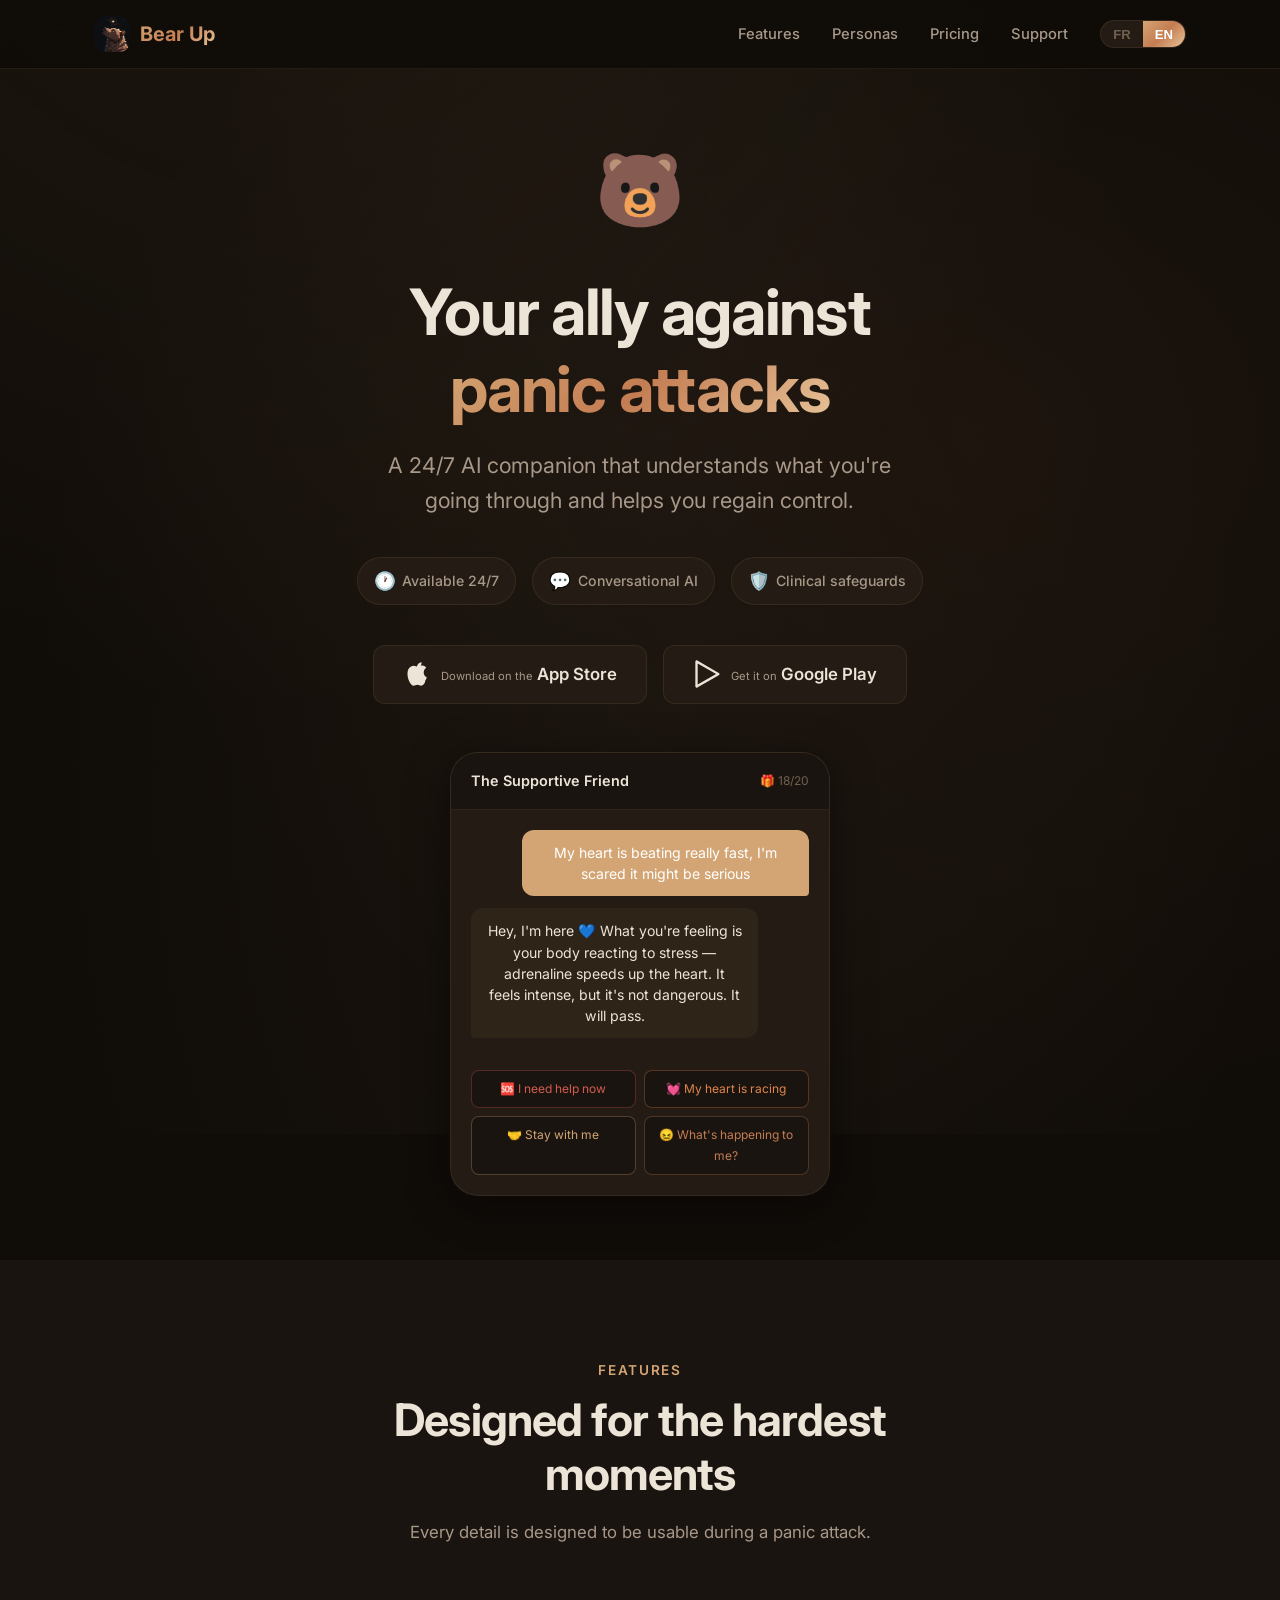
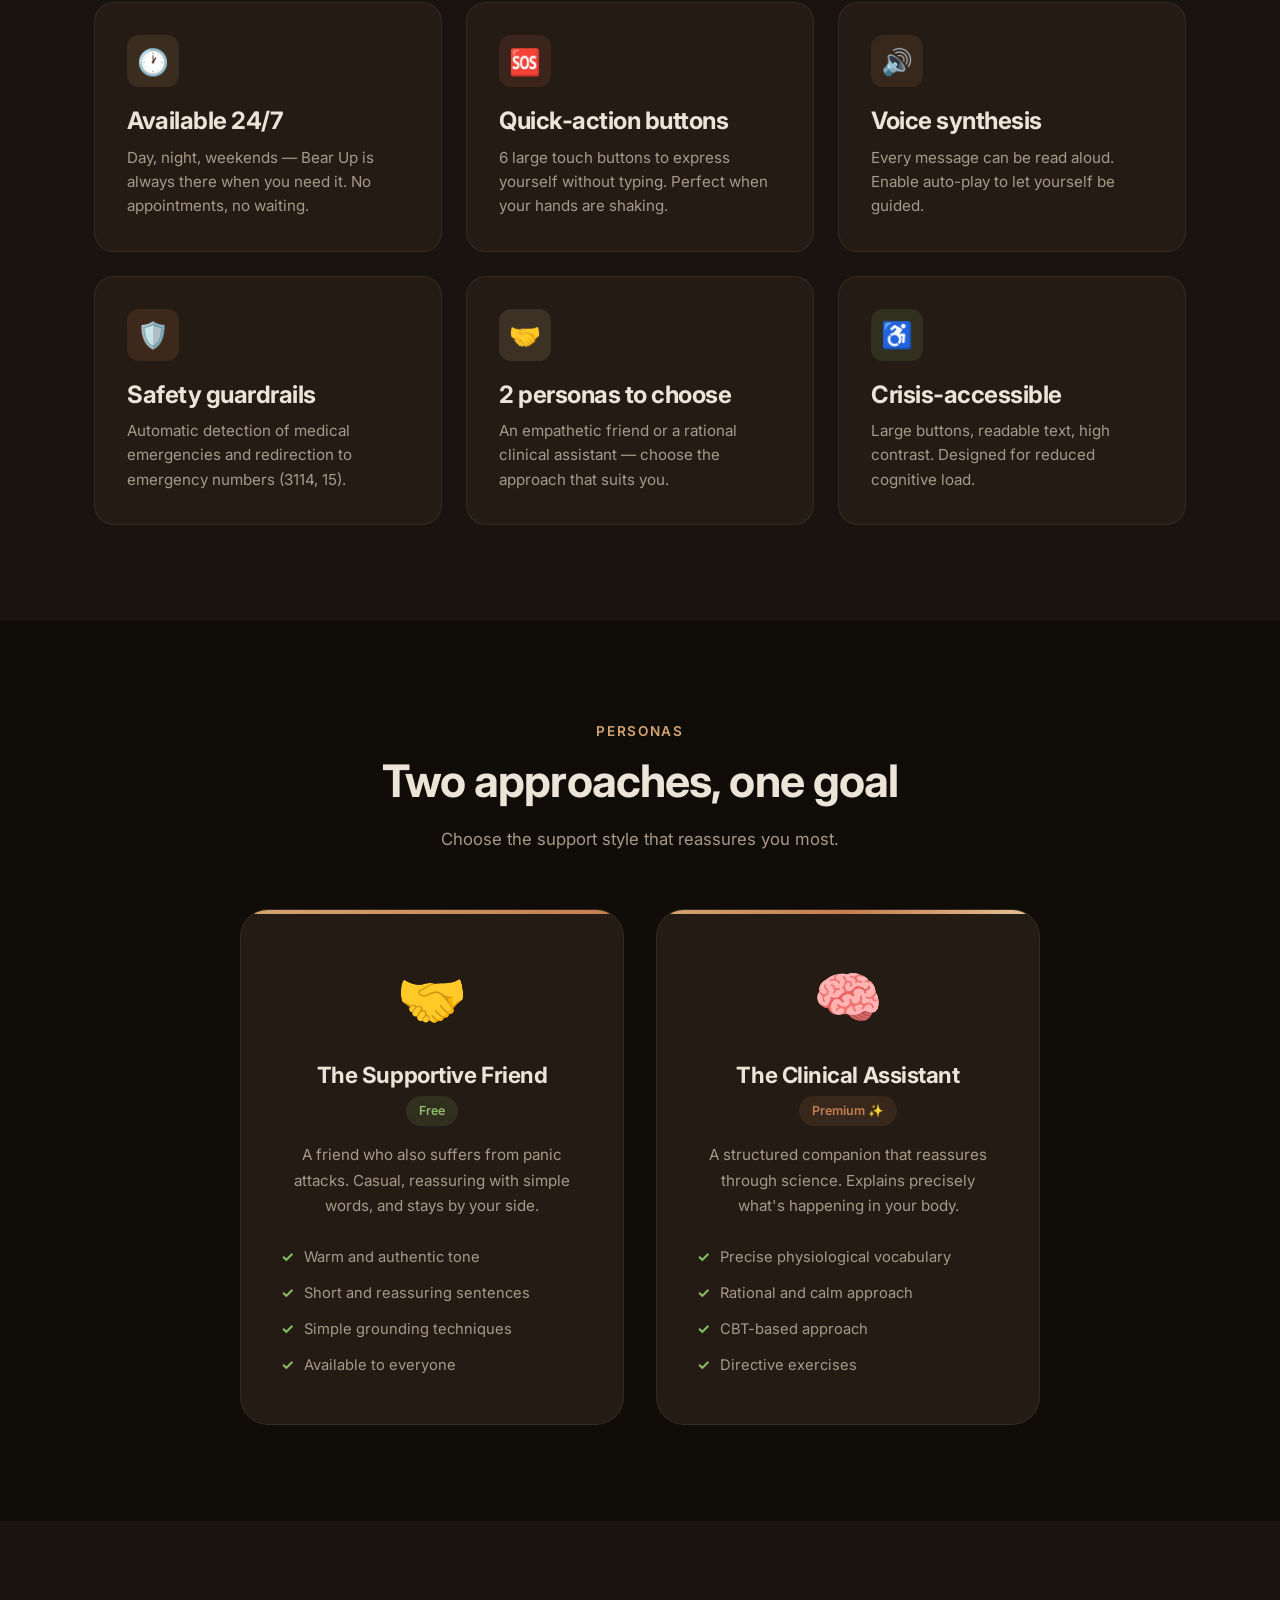
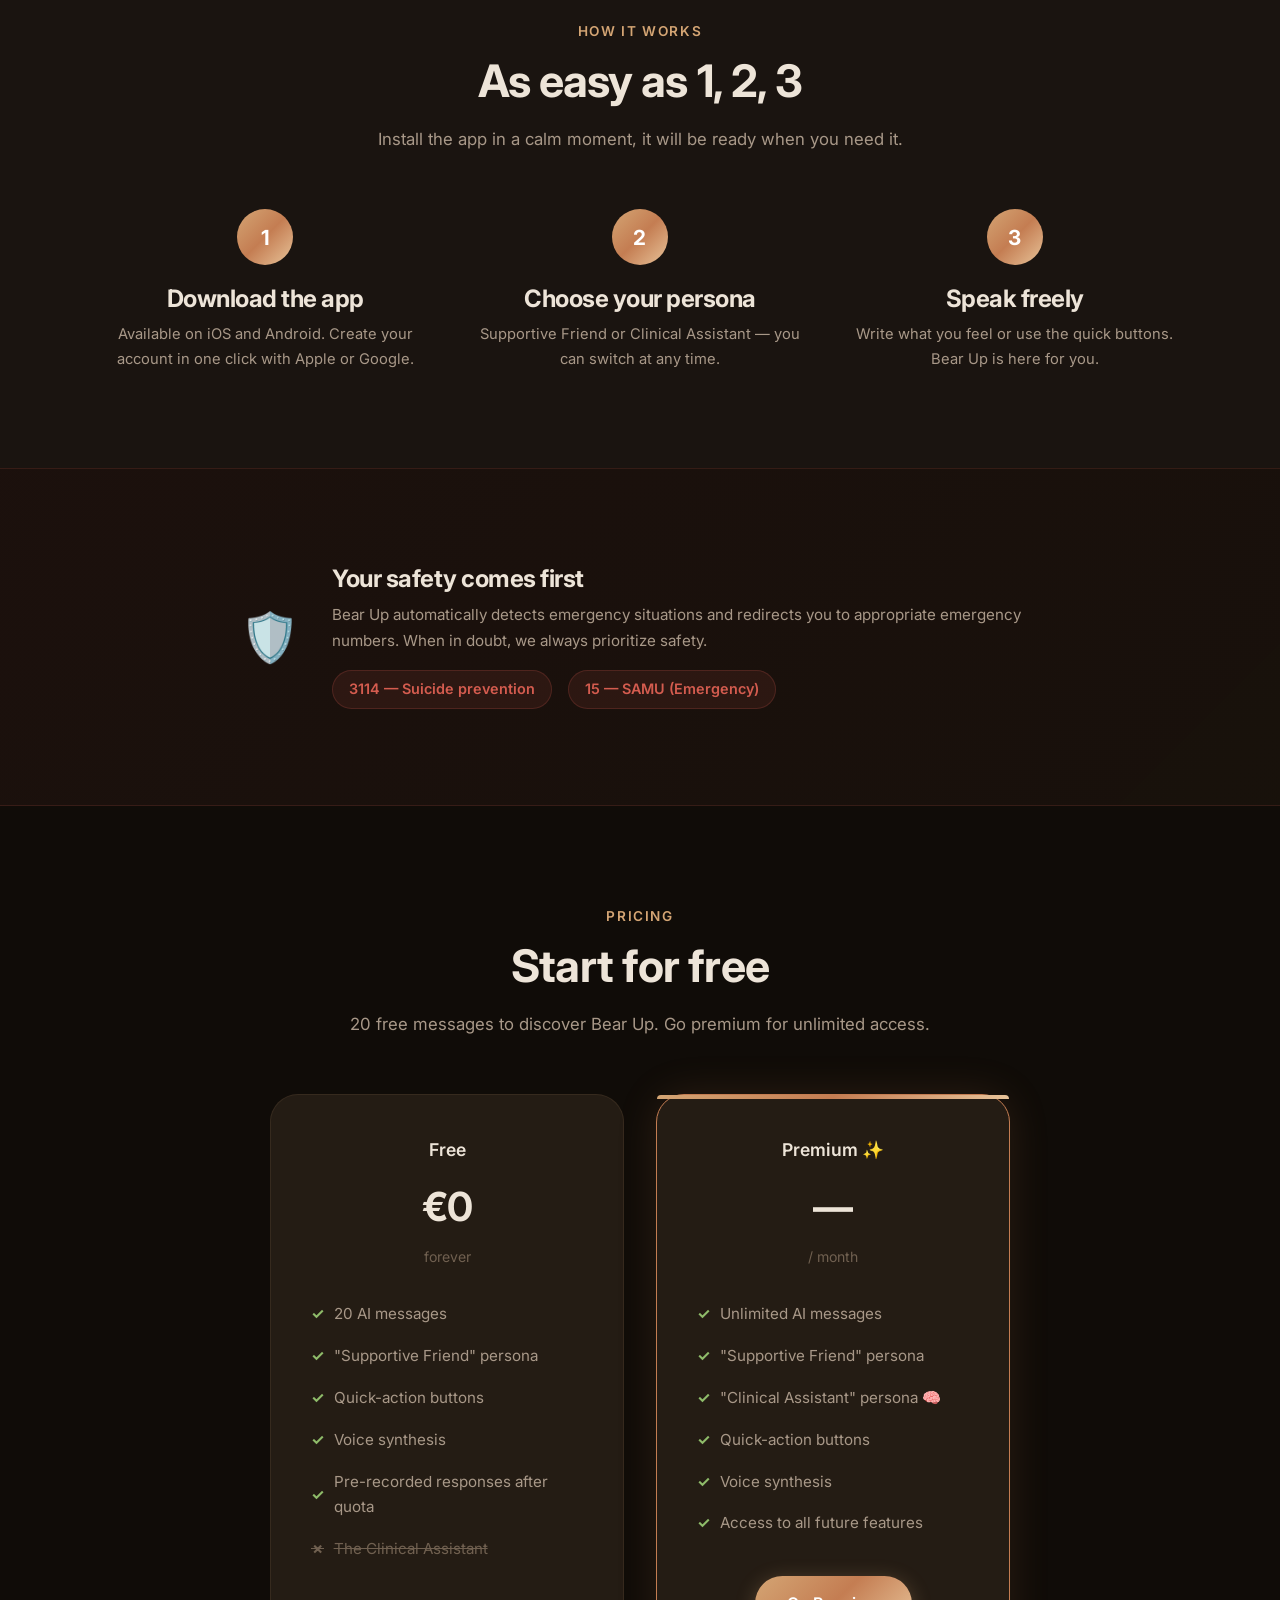
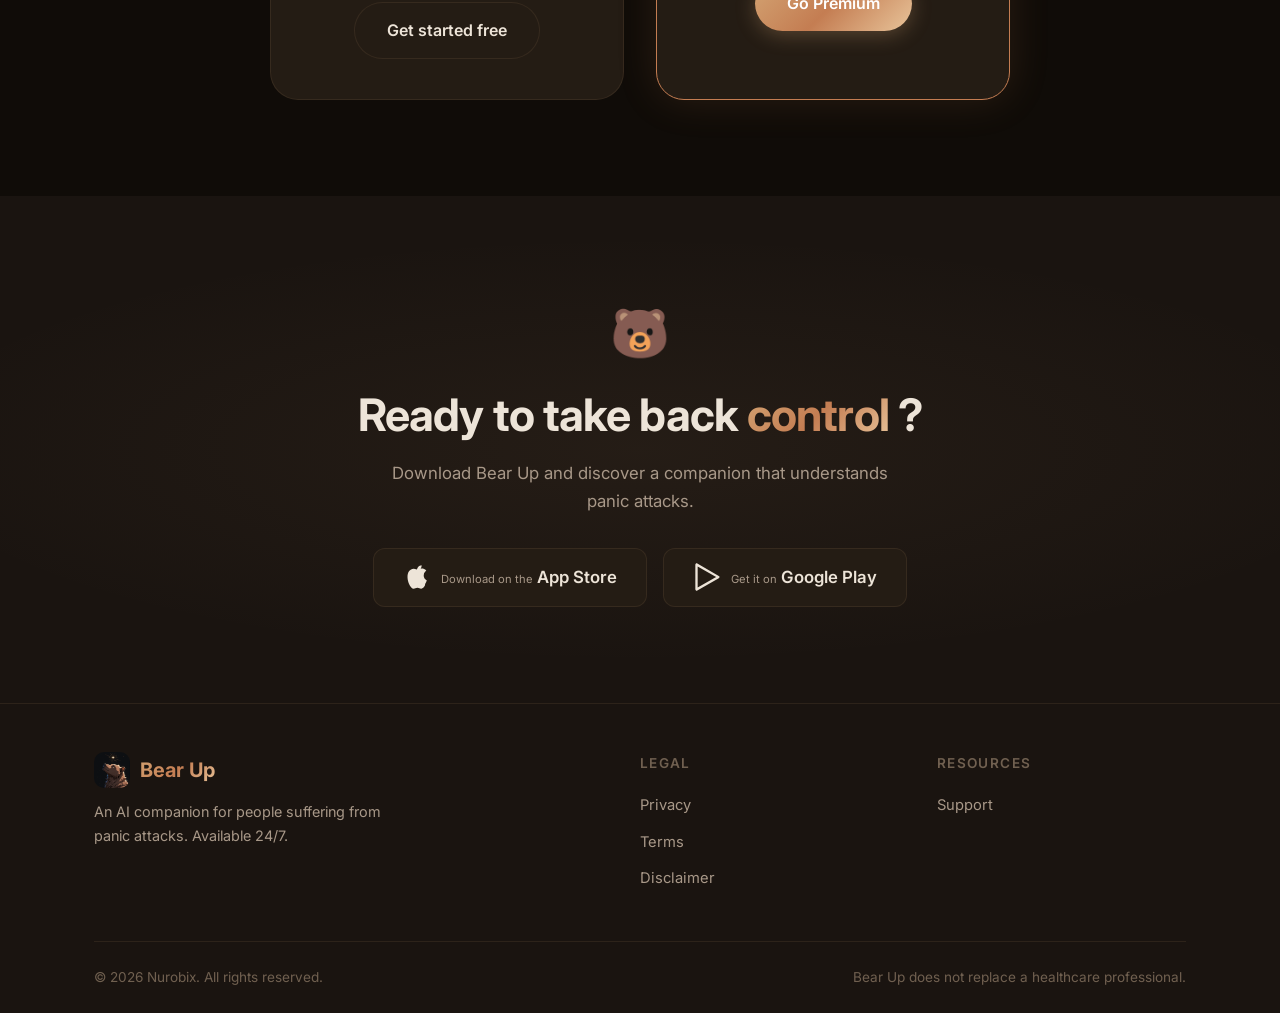
==== commit 9d259a2e: "Add disclaimer page with legal warnings New disclaimer.html with medical disclaimer, AI limitations," ====
--- a/index.html
+++ b/index.html
@@ -310,6 +310,7 @@
           <ul class="footer-links">
             <li><a href="privacy.html" data-i18n="nav.privacy">Confidentialité</a></li>
             <li><a href="terms.html" data-i18n="nav.terms">CGU</a></li>
+            <li><a href="disclaimer.html" data-i18n="nav.disclaimer">Disclaimer</a></li>
           </ul>
         </div>
         <div>
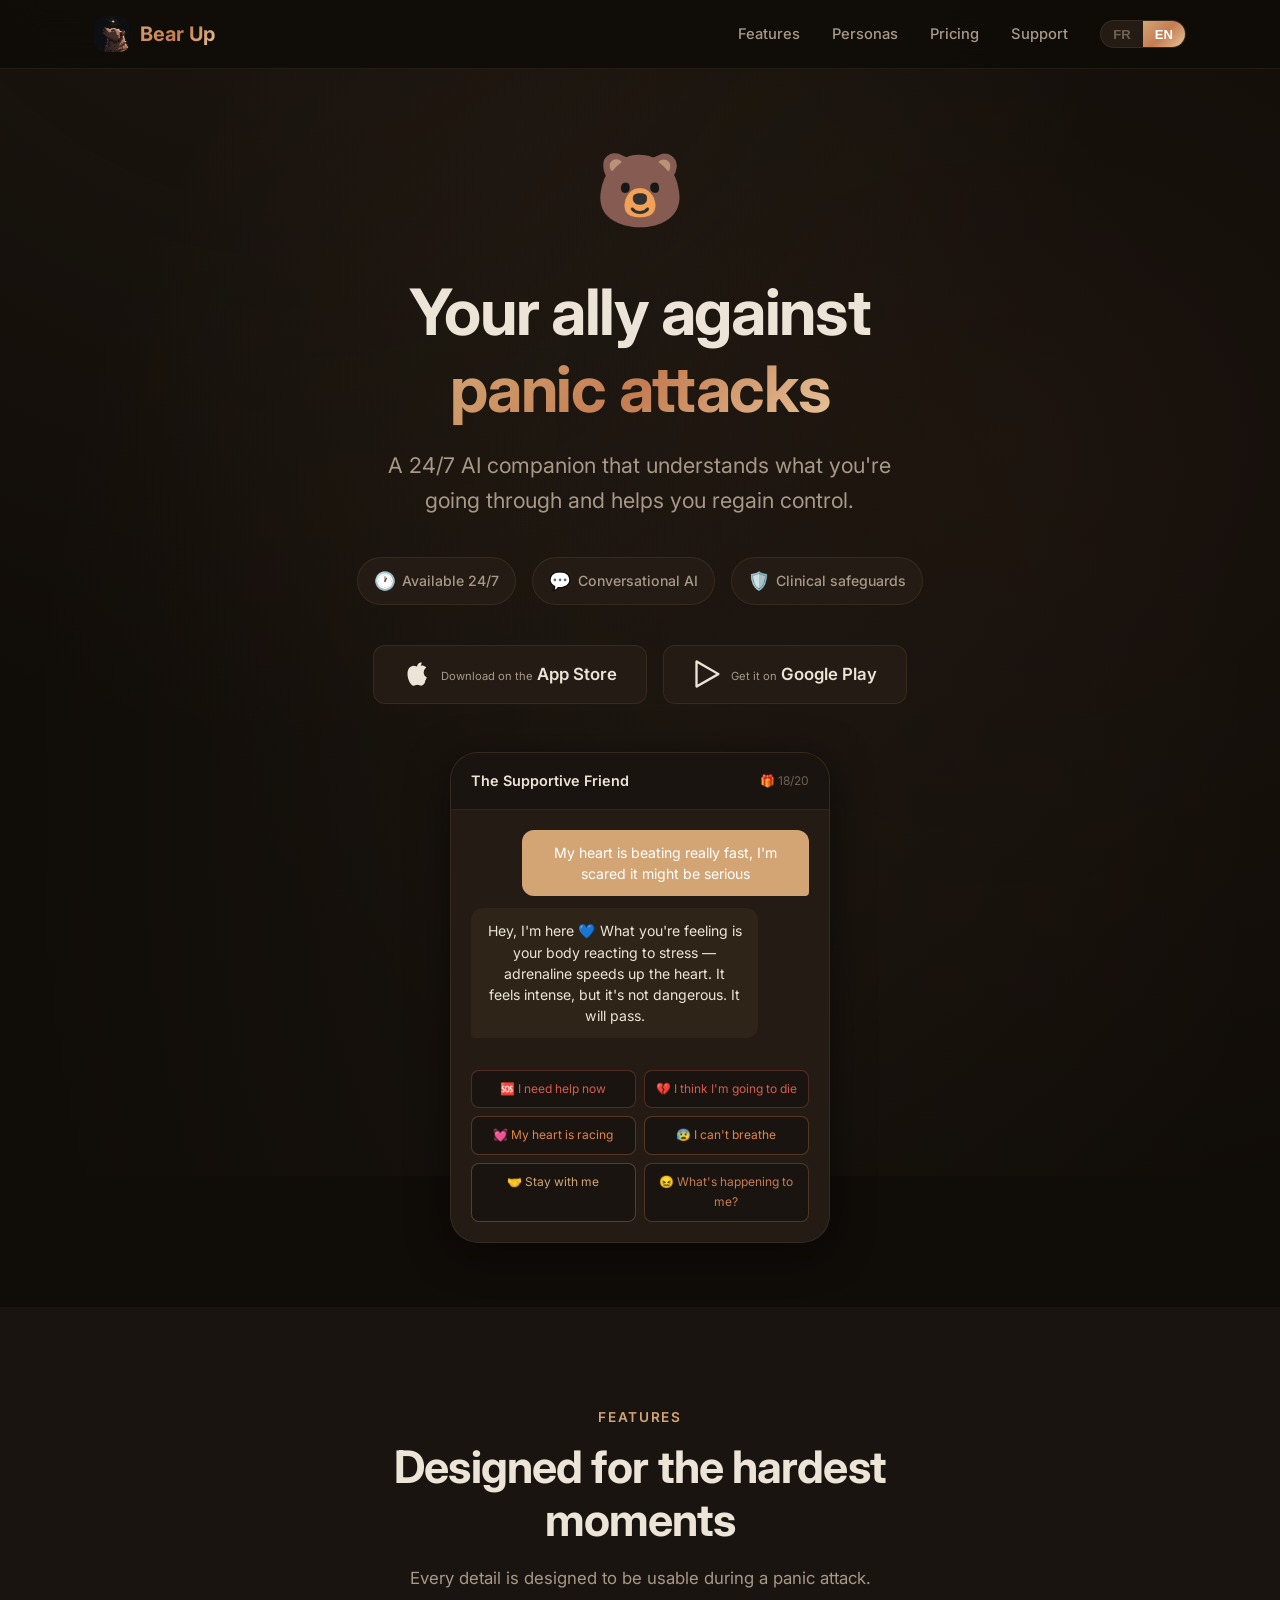
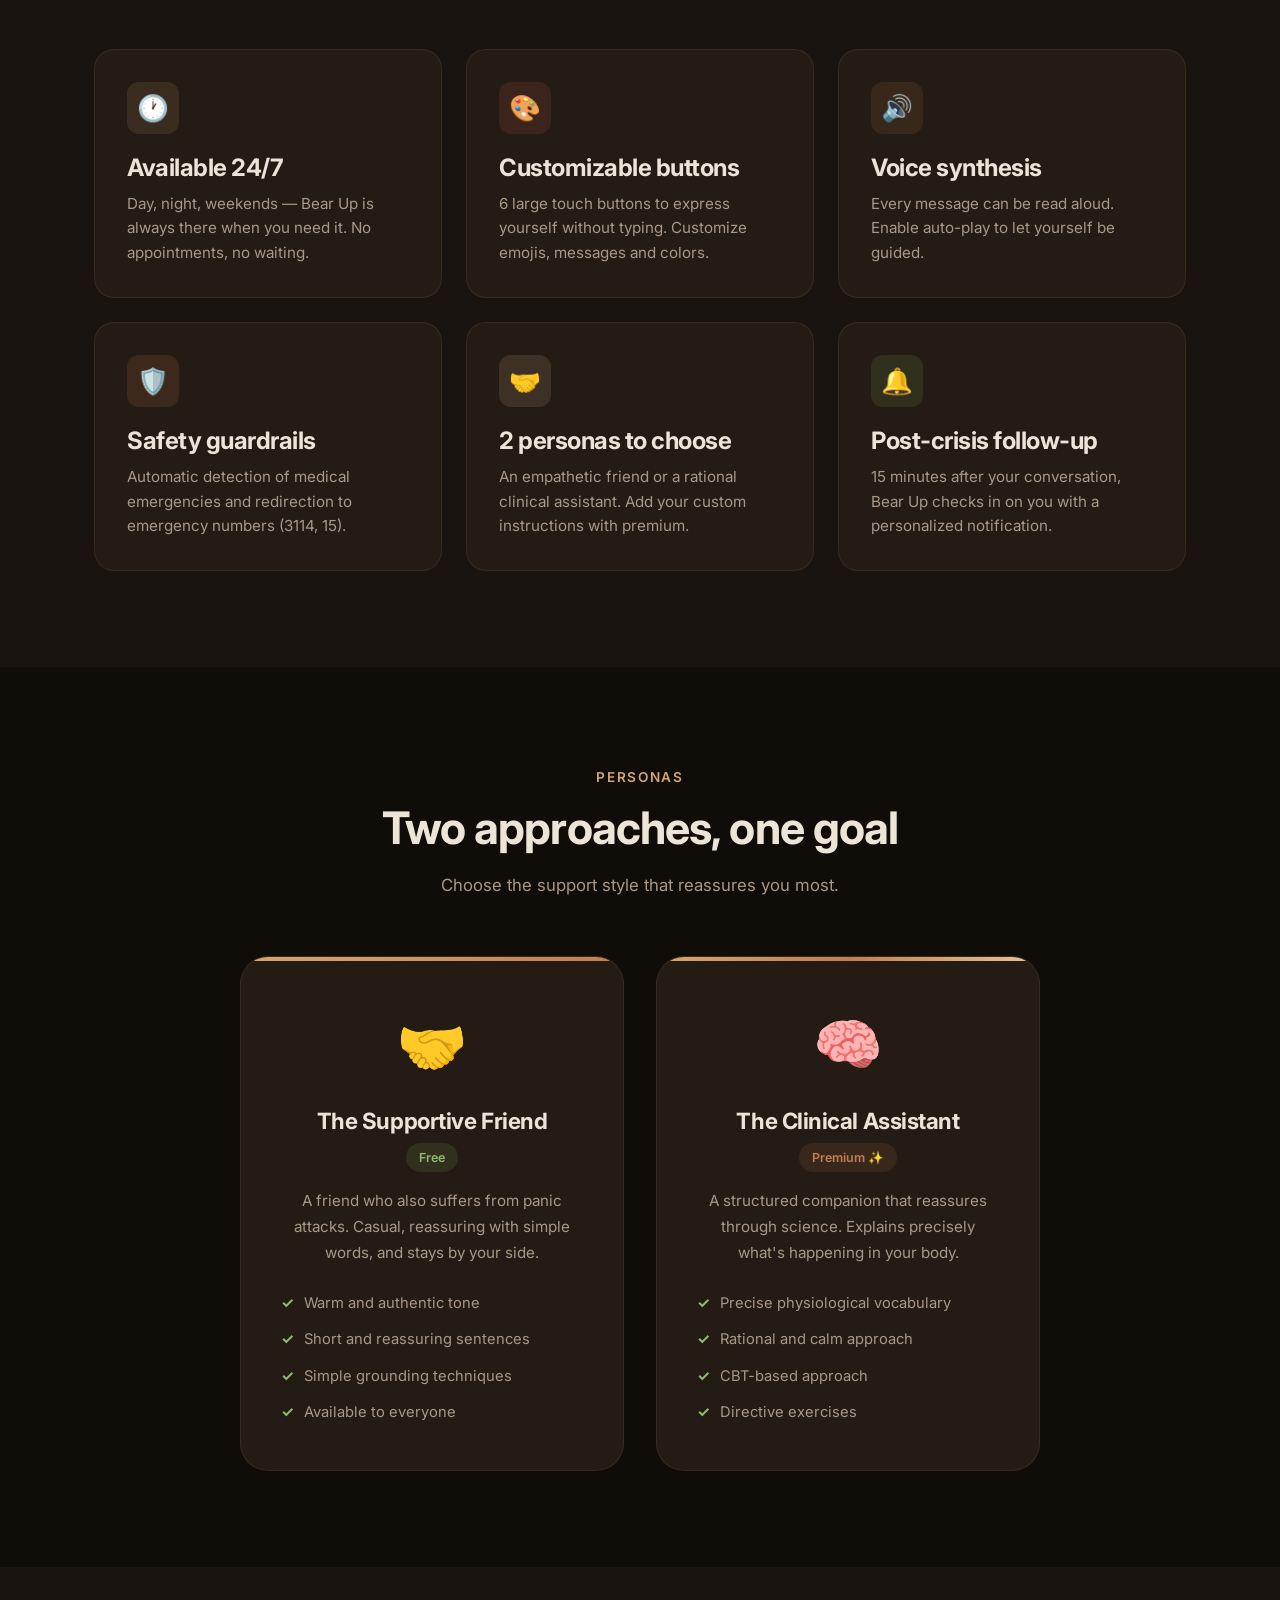
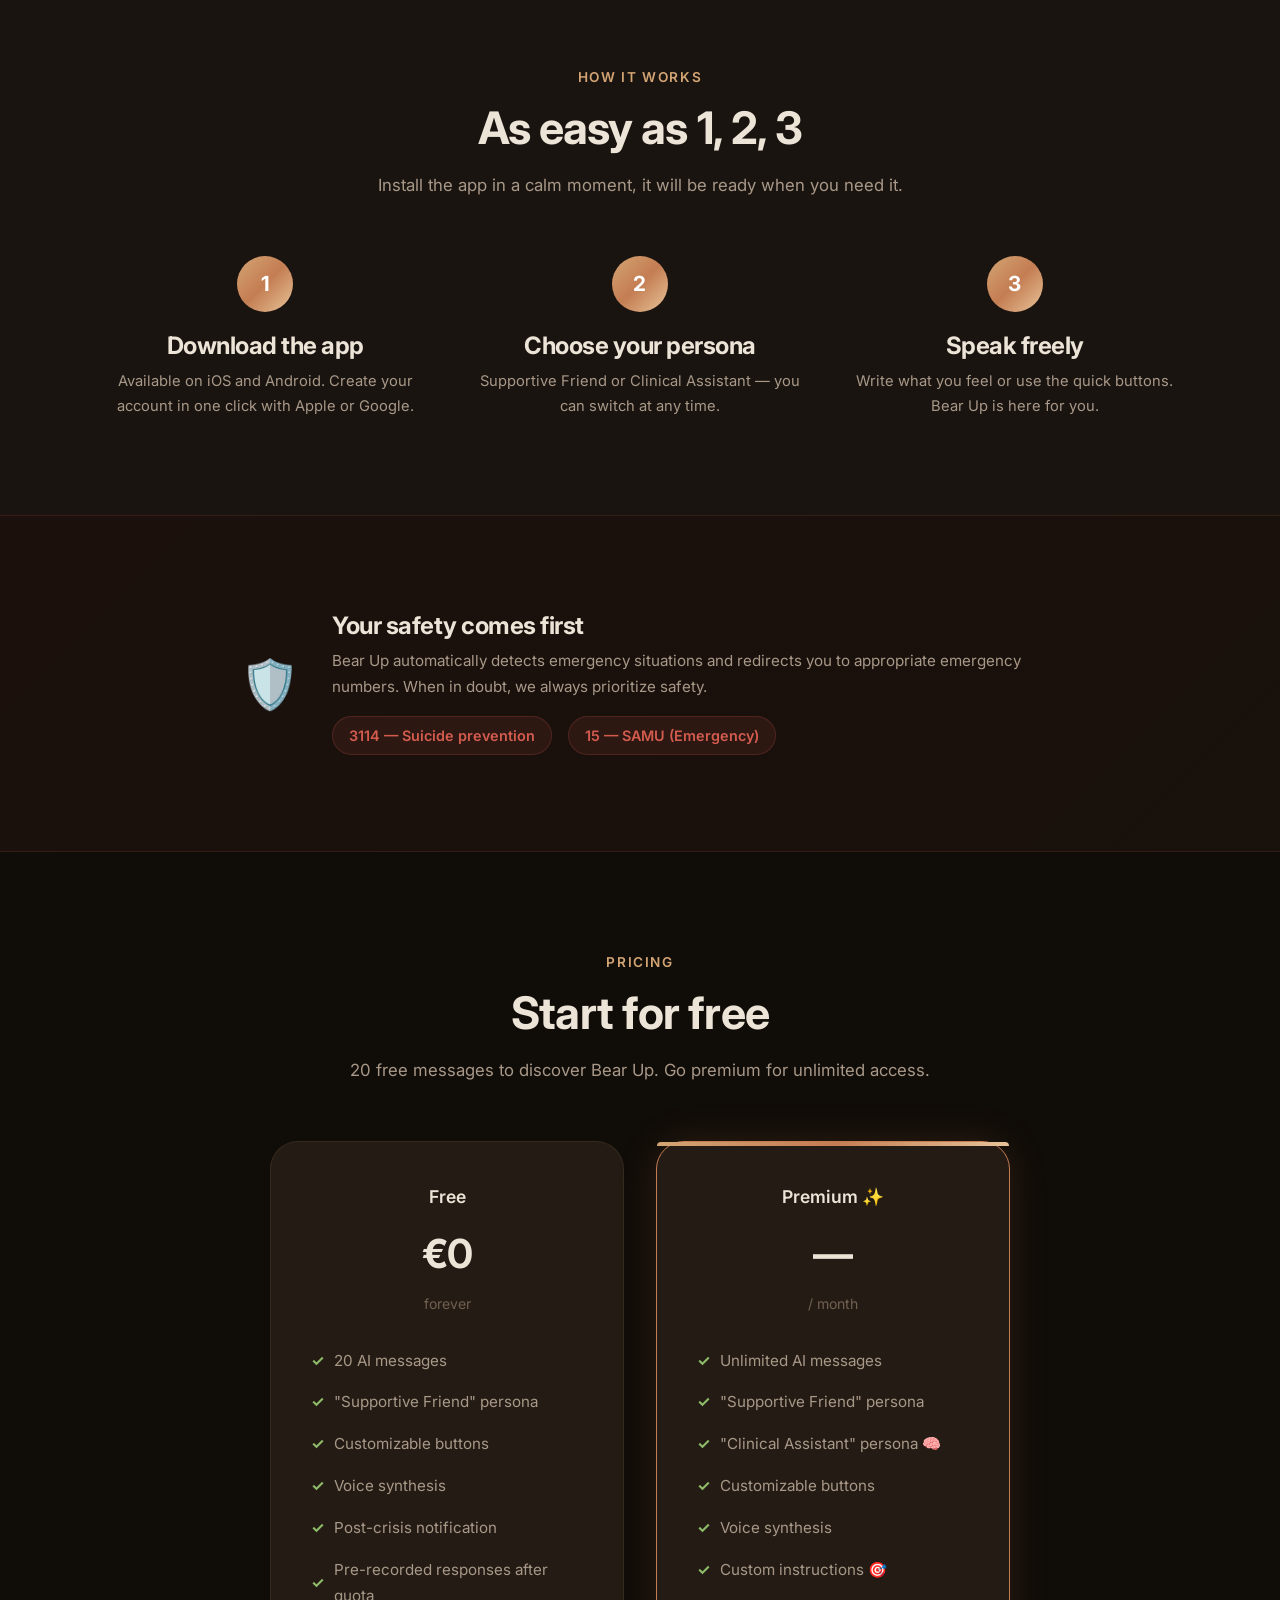
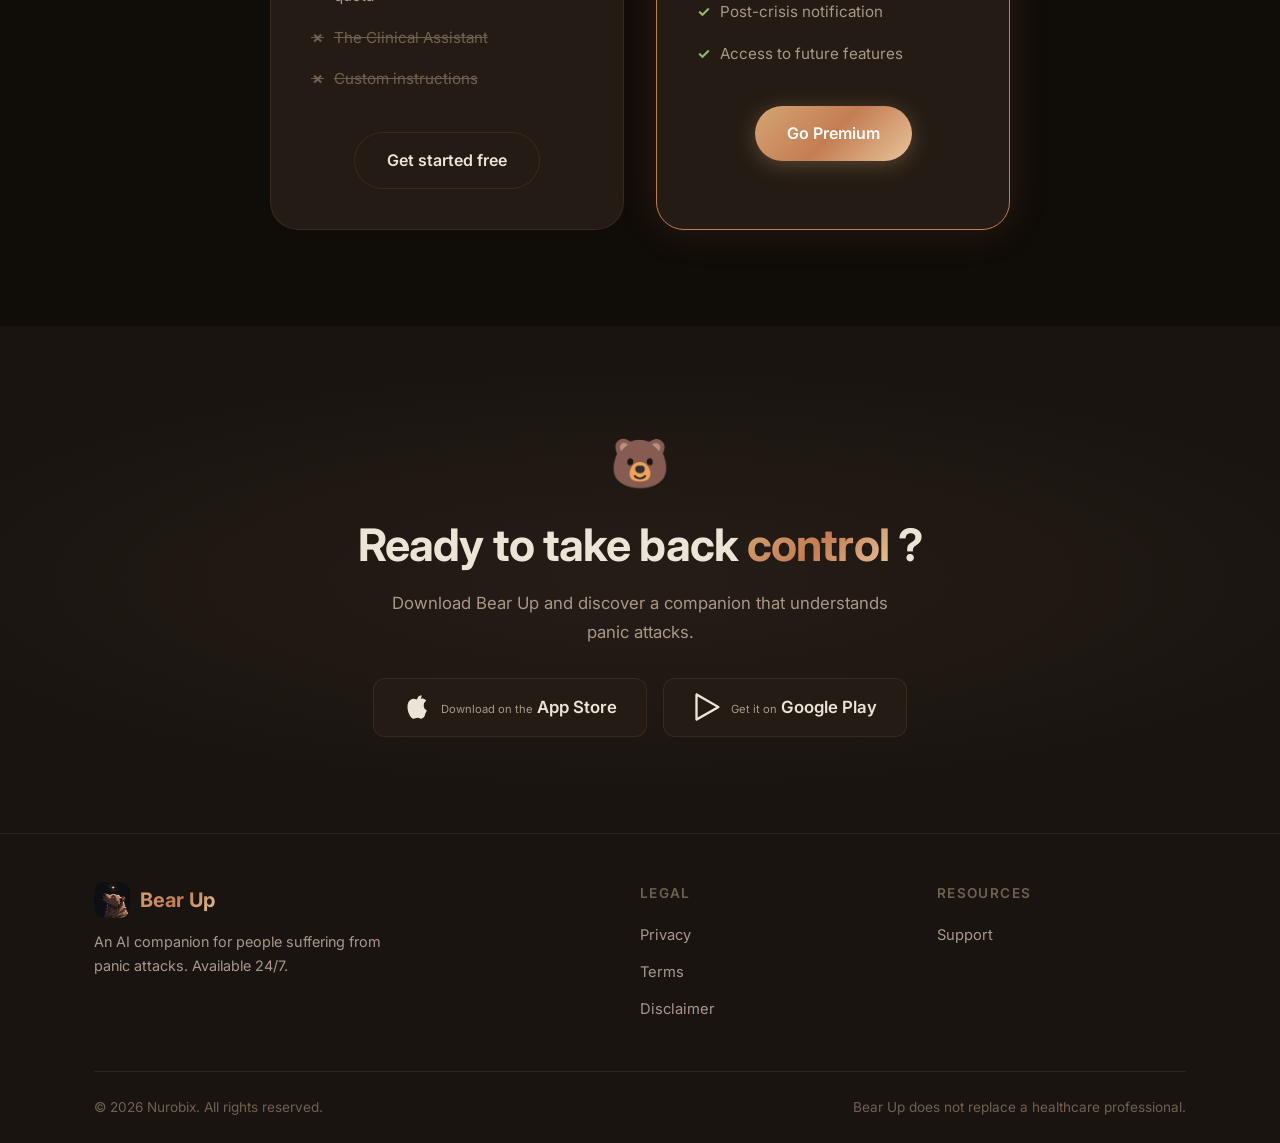
==== commit 9697cb72: "Update site content to match v1.14.0 specs - Features: customizable buttons, custom instructions (pr" ====
--- a/index.html
+++ b/index.html
@@ -90,9 +90,11 @@
         </div>
         <div class="chat-demo-buttons">
           <span class="chat-demo-btn red" data-i18n="demo.btn.1">🆘 J'ai besoin d'aide</span>
-          <span class="chat-demo-btn orange" data-i18n="demo.btn.2">💓 Mon cœur bat vite</span>
-          <span class="chat-demo-btn blue" data-i18n="demo.btn.3">🤝 Reste avec moi</span>
-          <span class="chat-demo-btn purple" data-i18n="demo.btn.4">😖 Qu'est-ce qui m'arrive ?</span>
+          <span class="chat-demo-btn red" data-i18n="demo.btn.2">💔 Je crois que je vais mourir</span>
+          <span class="chat-demo-btn orange" data-i18n="demo.btn.3">💓 Mon cœur bat trop vite</span>
+          <span class="chat-demo-btn orange" data-i18n="demo.btn.4">😰 Je n'arrive pas à respirer</span>
+          <span class="chat-demo-btn blue" data-i18n="demo.btn.5">🤝 Reste avec moi</span>
+          <span class="chat-demo-btn purple" data-i18n="demo.btn.6">😖 Qu'est-ce qui m'arrive ?</span>
         </div>
       </div>
     </div>
@@ -113,9 +115,9 @@
           <p data-i18n="features.1.desc">Jour, nuit, week-end — Bear Up est toujours là quand tu en as besoin. Pas de rendez-vous, pas d'attente.</p>
         </div>
         <div class="feature-card reveal reveal-delay-2">
-          <div class="feature-icon red">🆘</div>
-          <h3 data-i18n="features.2.title">Boutons d'urgence</h3>
-          <p data-i18n="features.2.desc">6 boutons tactiles larges pour s'exprimer sans taper. Parfait quand les mains tremblent.</p>
+          <div class="feature-icon red">🎨</div>
+          <h3 data-i18n="features.2.title">Boutons personnalisables</h3>
+          <p data-i18n="features.2.desc">6 boutons tactiles larges pour s'exprimer sans taper. Personnalise les emojis, messages et couleurs.</p>
         </div>
         <div class="feature-card reveal reveal-delay-3">
           <div class="feature-icon purple">🔊</div>
@@ -130,12 +132,12 @@
         <div class="feature-card reveal reveal-delay-2">
           <div class="feature-icon pink">🤝</div>
           <h3 data-i18n="features.5.title">2 personas au choix</h3>
-          <p data-i18n="features.5.desc">Un ami empathique ou un assistant clinique rationnel — choisis l'approche qui te convient.</p>
+          <p data-i18n="features.5.desc">Un ami empathique ou un assistant clinique rationnel. Ajoute tes instructions personnalisées en premium.</p>
         </div>
         <div class="feature-card reveal reveal-delay-3">
-          <div class="feature-icon green">♿</div>
-          <h3 data-i18n="features.6.title">Accessible en crise</h3>
-          <p data-i18n="features.6.desc">Gros boutons, texte lisible, contraste élevé. Conçu pour une charge cognitive réduite.</p>
+          <div class="feature-icon green">🔔</div>
+          <h3 data-i18n="features.6.title">Suivi post-crise</h3>
+          <p data-i18n="features.6.desc">15 minutes après ta conversation, Bear Up prend de tes nouvelles avec une notification personnalisée.</p>
         </div>
       </div>
     </div>
@@ -239,10 +241,12 @@
           <ul class="pricing-features">
             <li data-i18n="pricing.free.f1">20 messages avec l'IA</li>
             <li data-i18n="pricing.free.f2">Persona "L'Ami Solidaire"</li>
-            <li data-i18n="pricing.free.f3">Boutons de suggestion</li>
+            <li data-i18n="pricing.free.f3">Boutons personnalisables</li>
             <li data-i18n="pricing.free.f4">Synthèse vocale</li>
-            <li data-i18n="pricing.free.f5">Réponses pré-enregistrées après quota</li>
-            <li class="disabled" data-i18n="pricing.free.f6">L'Assistant Clinique</li>
+            <li data-i18n="pricing.free.f5">Notification post-crise</li>
+            <li data-i18n="pricing.free.f6">Réponses pré-enregistrées après quota</li>
+            <li class="disabled" data-i18n="pricing.free.f7">L'Assistant Clinique</li>
+            <li class="disabled" data-i18n="pricing.free.f8">Instructions personnalisées</li>
           </ul>
           <a href="#" class="btn btn-secondary" data-i18n="pricing.free.cta">Commencer gratuitement</a>
         </div>
@@ -254,9 +258,11 @@
             <li data-i18n="pricing.premium.f1">Messages illimités avec l'IA</li>
             <li data-i18n="pricing.premium.f2">Persona "L'Ami Solidaire"</li>
             <li data-i18n="pricing.premium.f3">Persona "L'Assistant Clinique" 🧠</li>
-            <li data-i18n="pricing.premium.f4">Boutons de suggestion</li>
+            <li data-i18n="pricing.premium.f4">Boutons personnalisables</li>
             <li data-i18n="pricing.premium.f5">Synthèse vocale</li>
-            <li data-i18n="pricing.premium.f6">Accès à toutes les fonctionnalités futures</li>
+            <li data-i18n="pricing.premium.f6">Instructions personnalisées 🎯</li>
+            <li data-i18n="pricing.premium.f7">Notification post-crise</li>
+            <li data-i18n="pricing.premium.f8">Accès aux fonctionnalités futures</li>
           </ul>
           <a href="#" class="btn btn-primary" data-i18n="pricing.premium.cta">Passer Premium</a>
         </div>
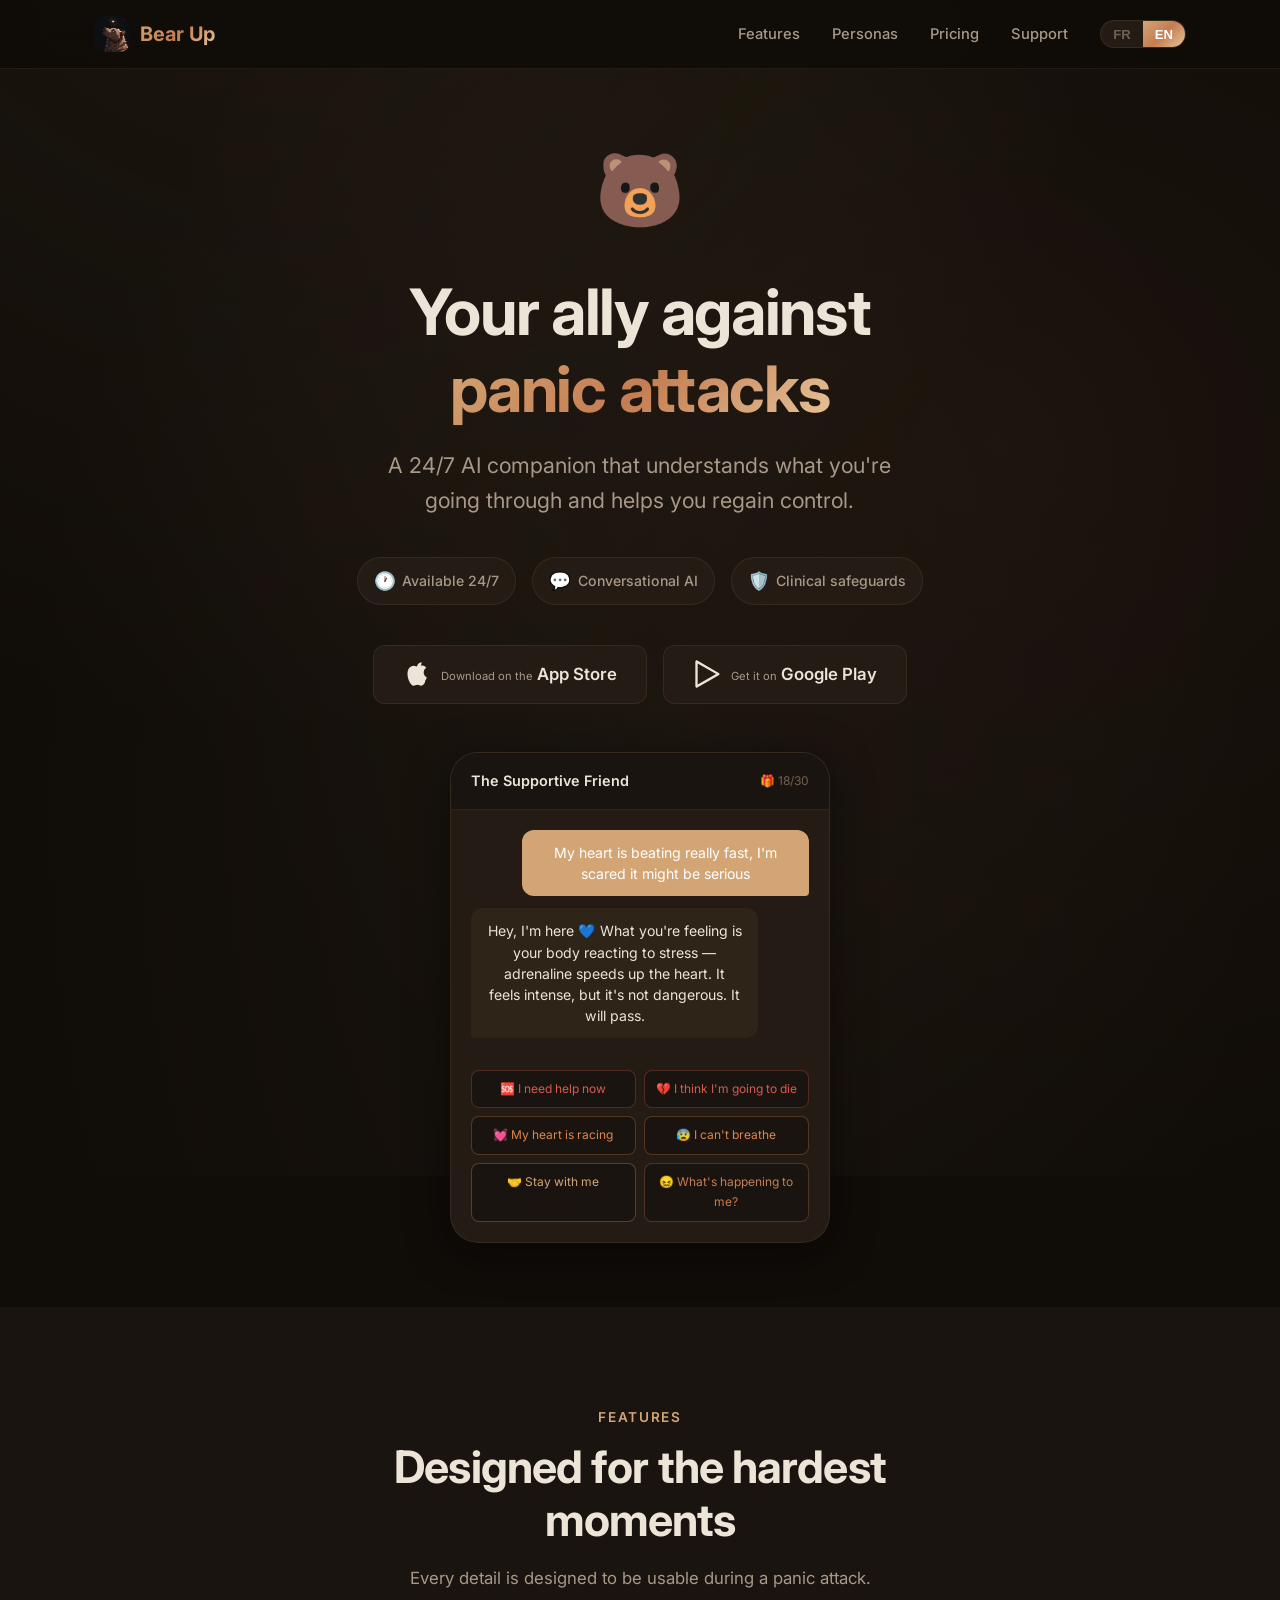
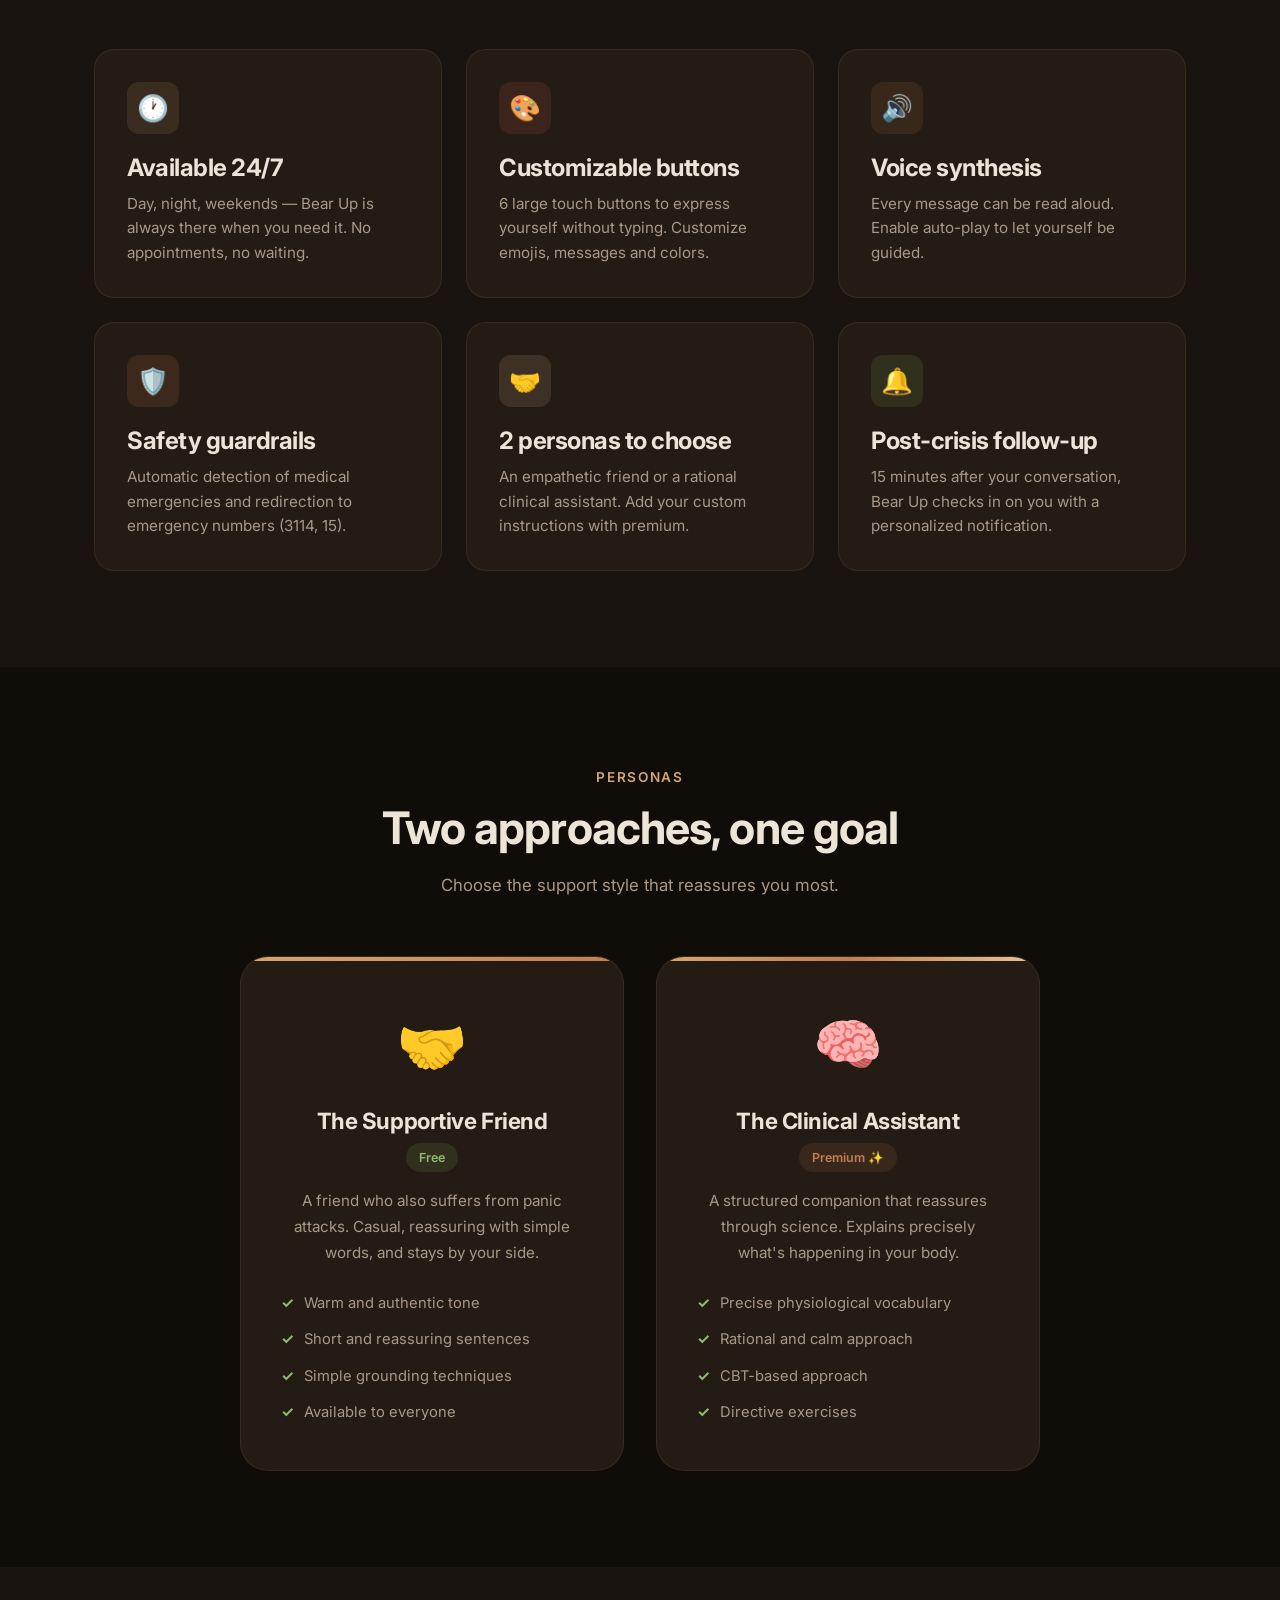
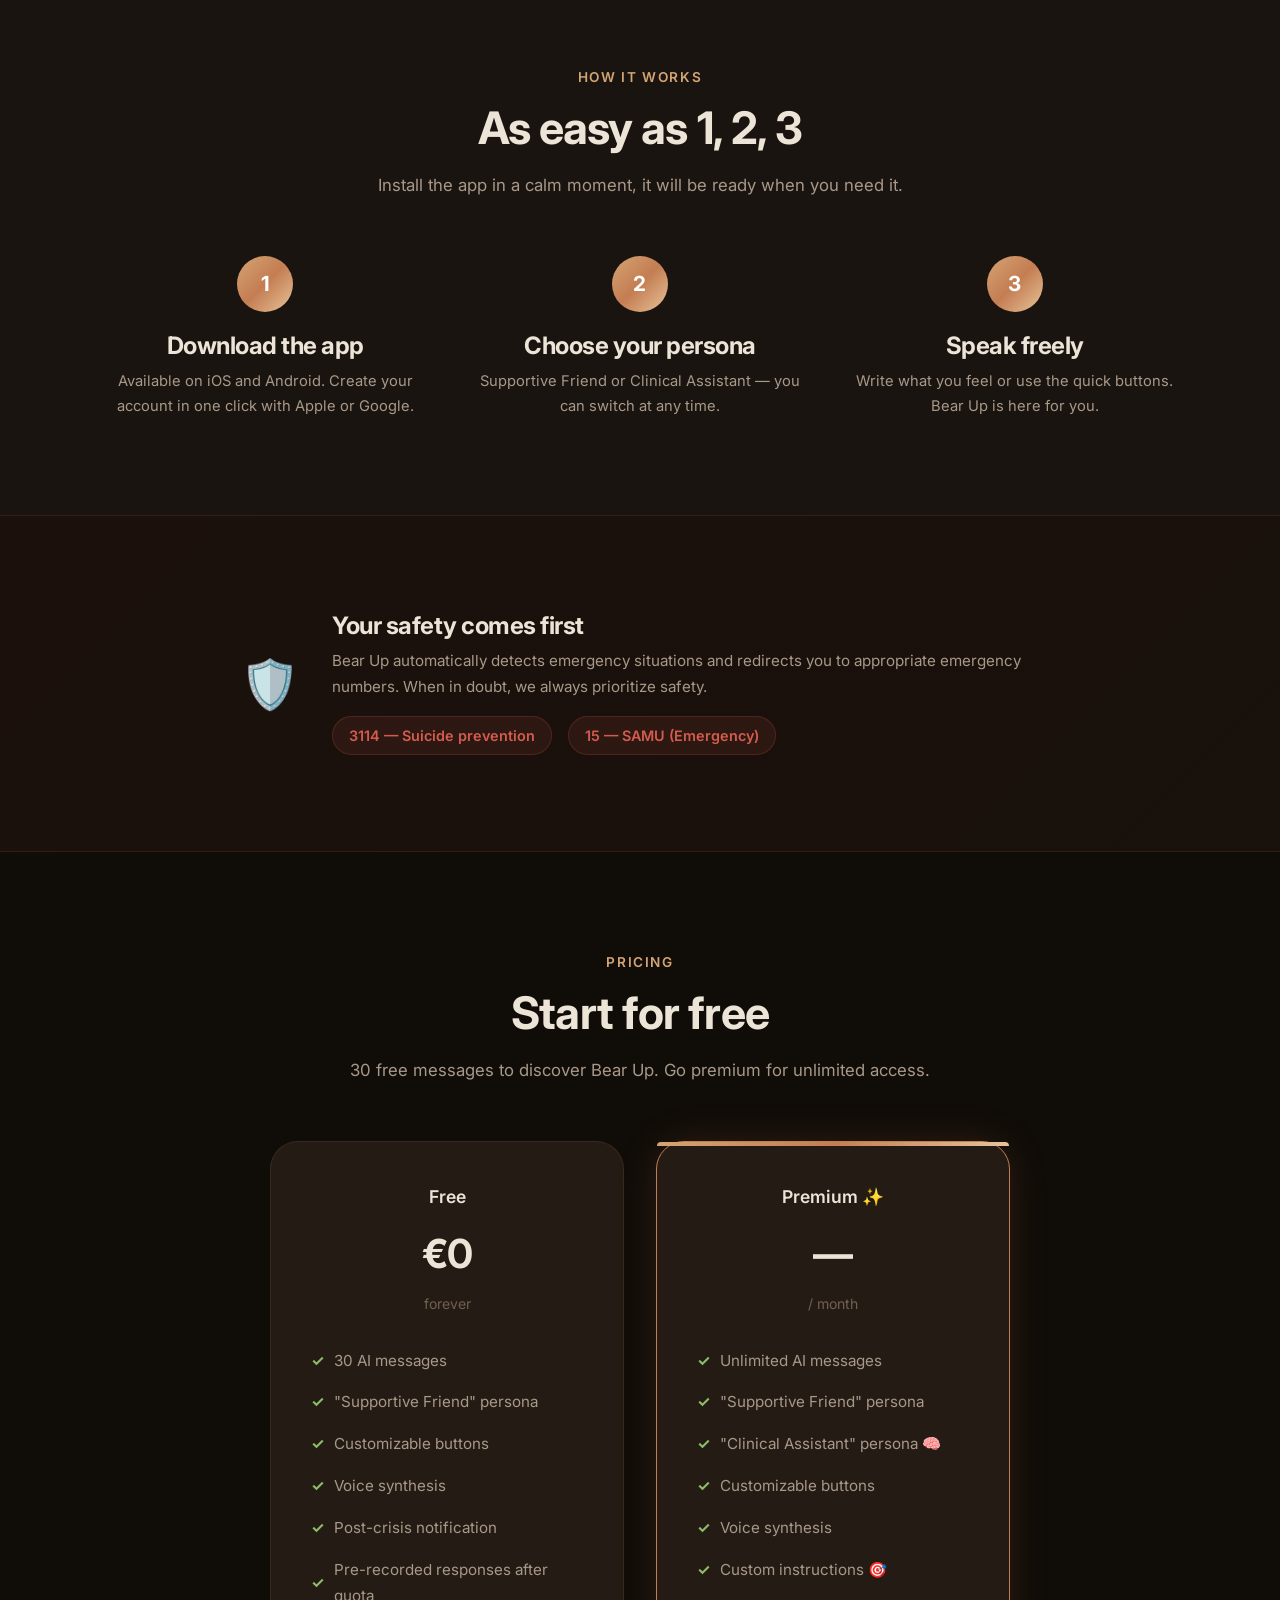
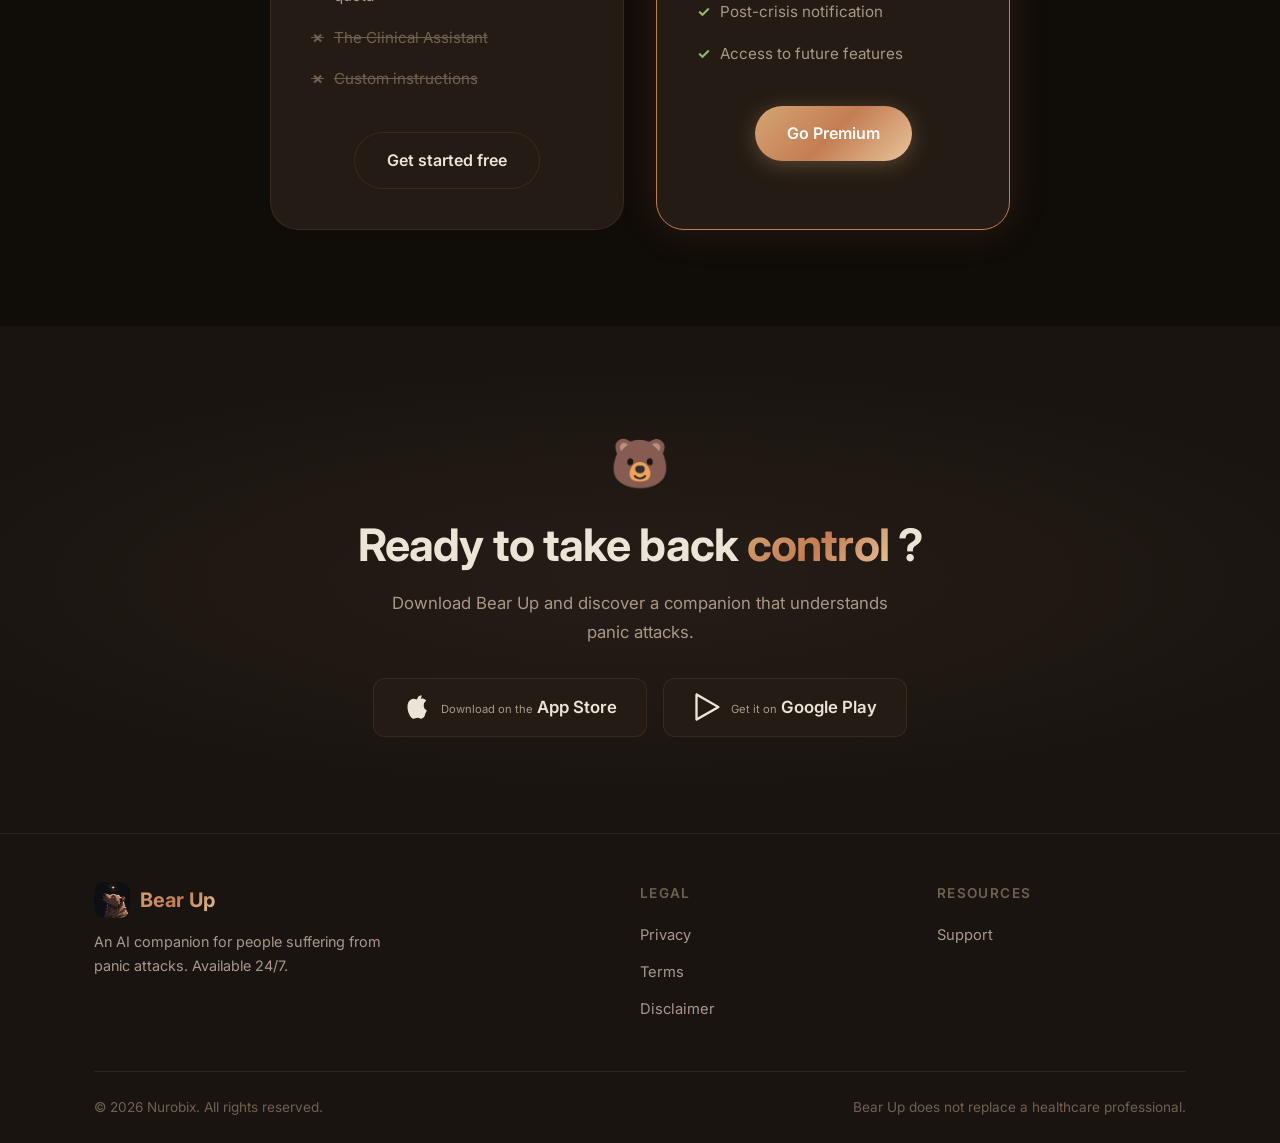
==== commit 5f4c8d9b: "Increase free message quota from 20 to 30 Updated across all pages (homepage, support FAQ, terms) an" ====
--- a/index.html
+++ b/index.html
@@ -82,7 +82,7 @@
       <div class="chat-demo reveal">
         <div class="chat-demo-header">
           <span class="chat-demo-title" data-i18n="demo.title">L'Ami Solidaire</span>
-          <span class="chat-demo-badge" data-i18n="demo.badge">🎁 18/20</span>
+          <span class="chat-demo-badge" data-i18n="demo.badge">🎁 18/30</span>
         </div>
         <div class="chat-demo-body">
           <div class="chat-bubble user" data-i18n="demo.user" data-i18n-html>Mon cœur bat super vite, j'ai peur que ce soit grave</div>
@@ -231,7 +231,7 @@
       <div class="section-header reveal">
         <span class="section-label" data-i18n="pricing.label">Tarifs</span>
         <h2 data-i18n="pricing.title">Commence gratuitement</h2>
-        <p data-i18n="pricing.subtitle">20 messages gratuits pour découvrir Bear Up. Passe en premium pour un accès illimité.</p>
+        <p data-i18n="pricing.subtitle">30 messages gratuits pour découvrir Bear Up. Passe en premium pour un accès illimité.</p>
       </div>
       <div class="pricing-grid">
         <div class="pricing-card reveal">
@@ -239,7 +239,7 @@
           <div class="pricing-price" data-i18n="pricing.free.price">0€</div>
           <div class="pricing-period" data-i18n="pricing.free.period">pour toujours</div>
           <ul class="pricing-features">
-            <li data-i18n="pricing.free.f1">20 messages avec l'IA</li>
+            <li data-i18n="pricing.free.f1">30 messages avec l'IA</li>
             <li data-i18n="pricing.free.f2">Persona "L'Ami Solidaire"</li>
             <li data-i18n="pricing.free.f3">Boutons personnalisables</li>
             <li data-i18n="pricing.free.f4">Synthèse vocale</li>
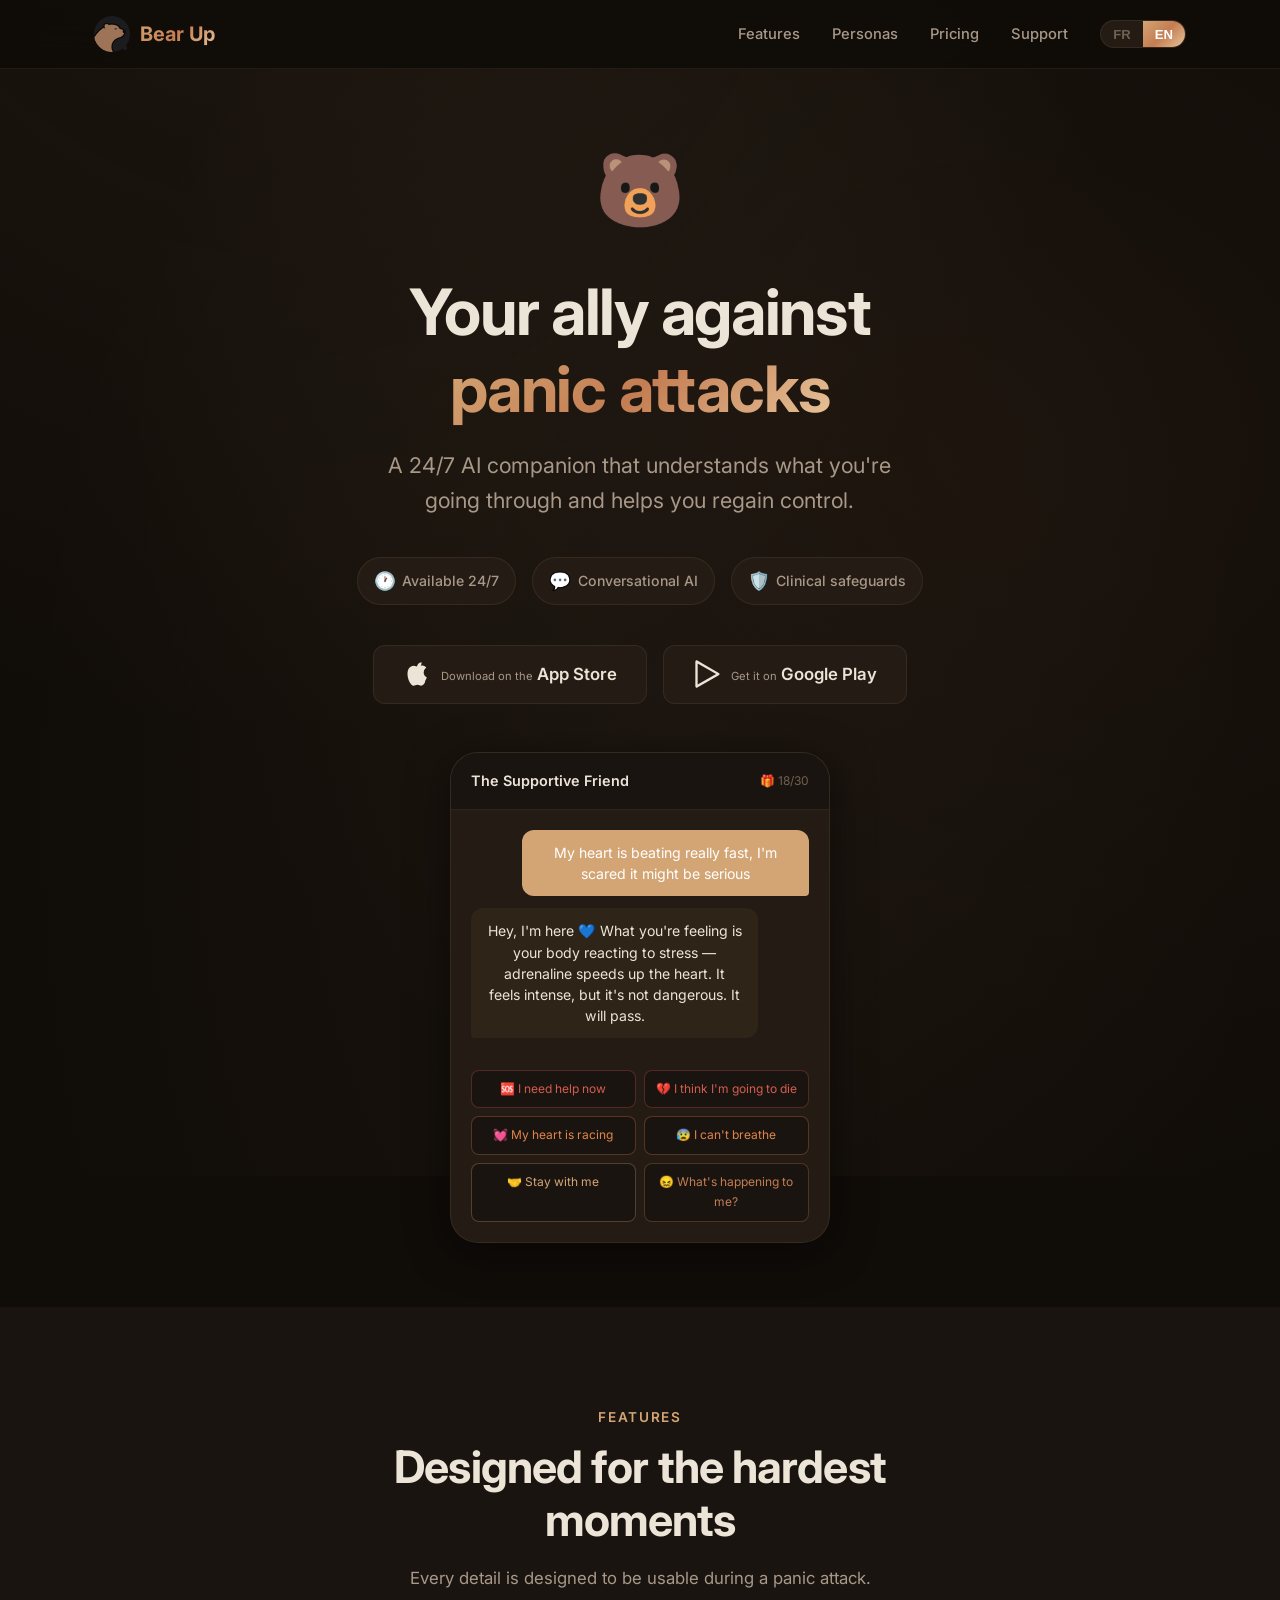
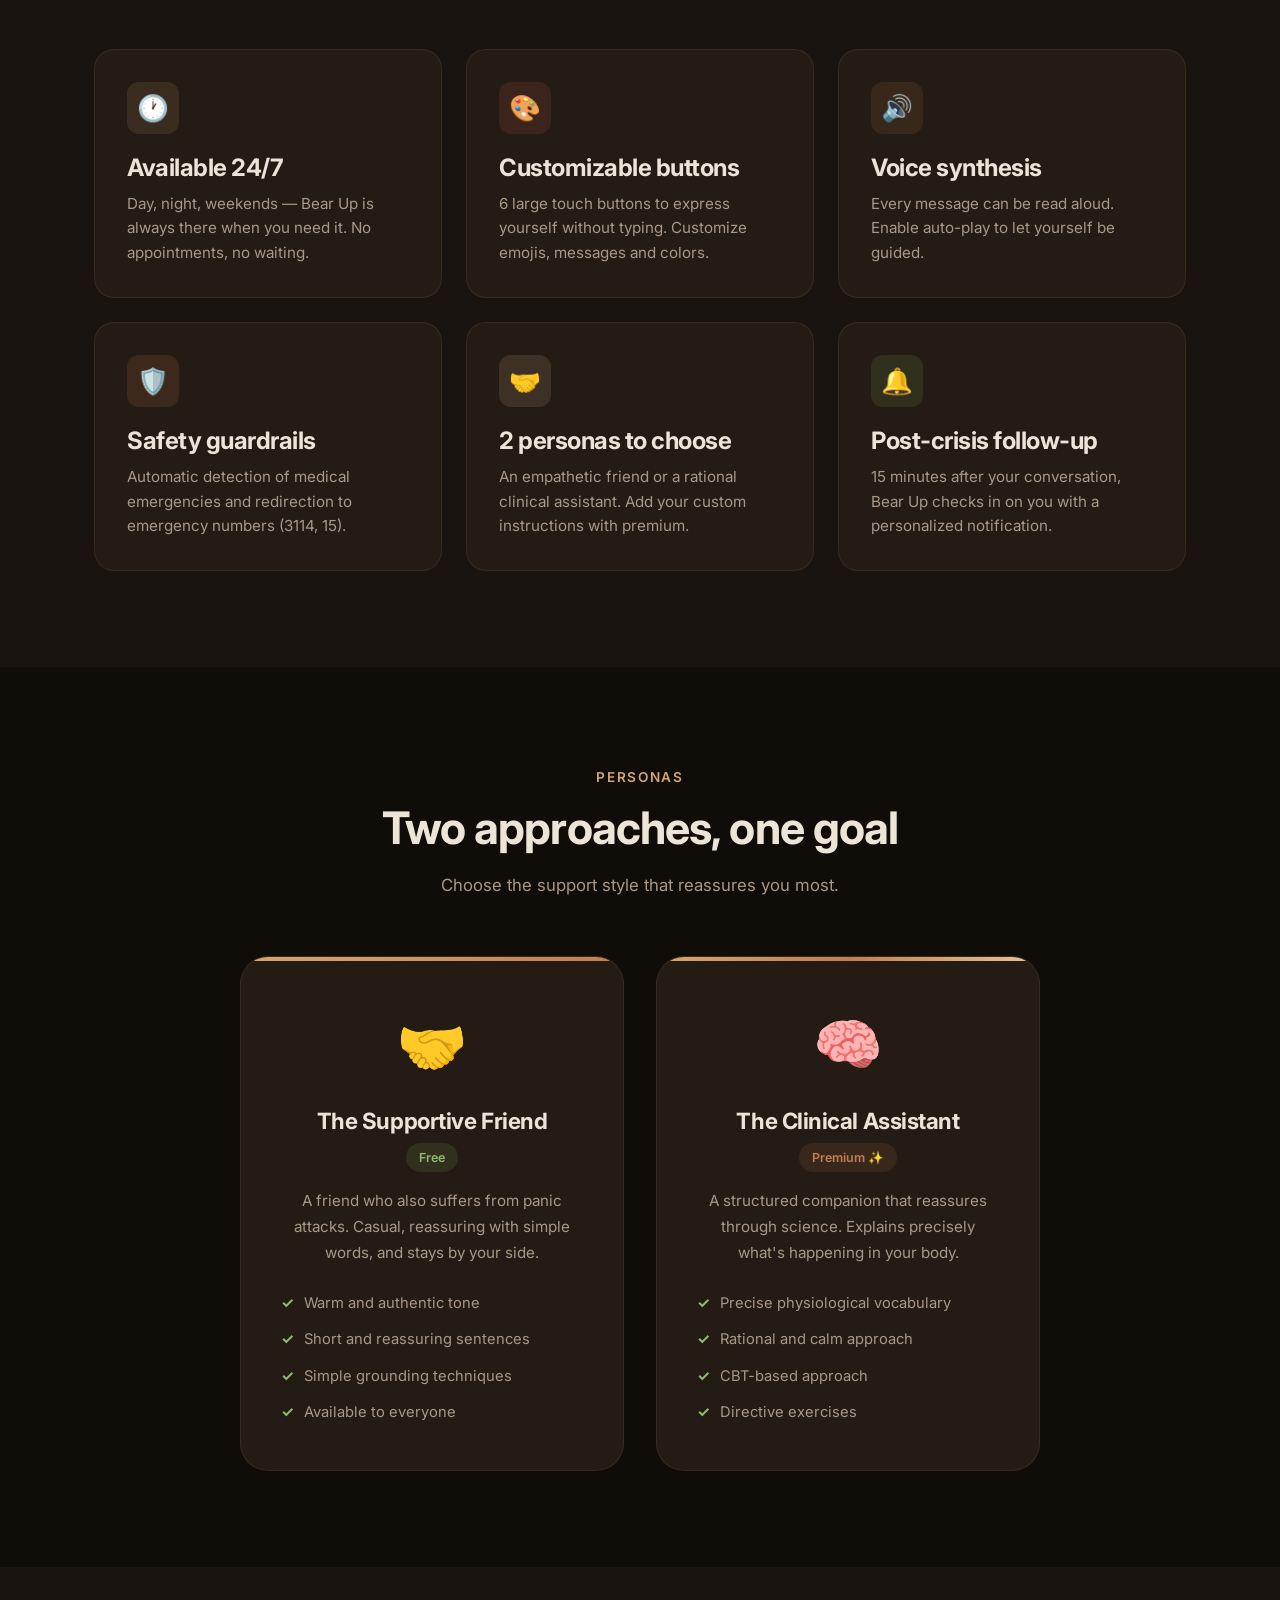
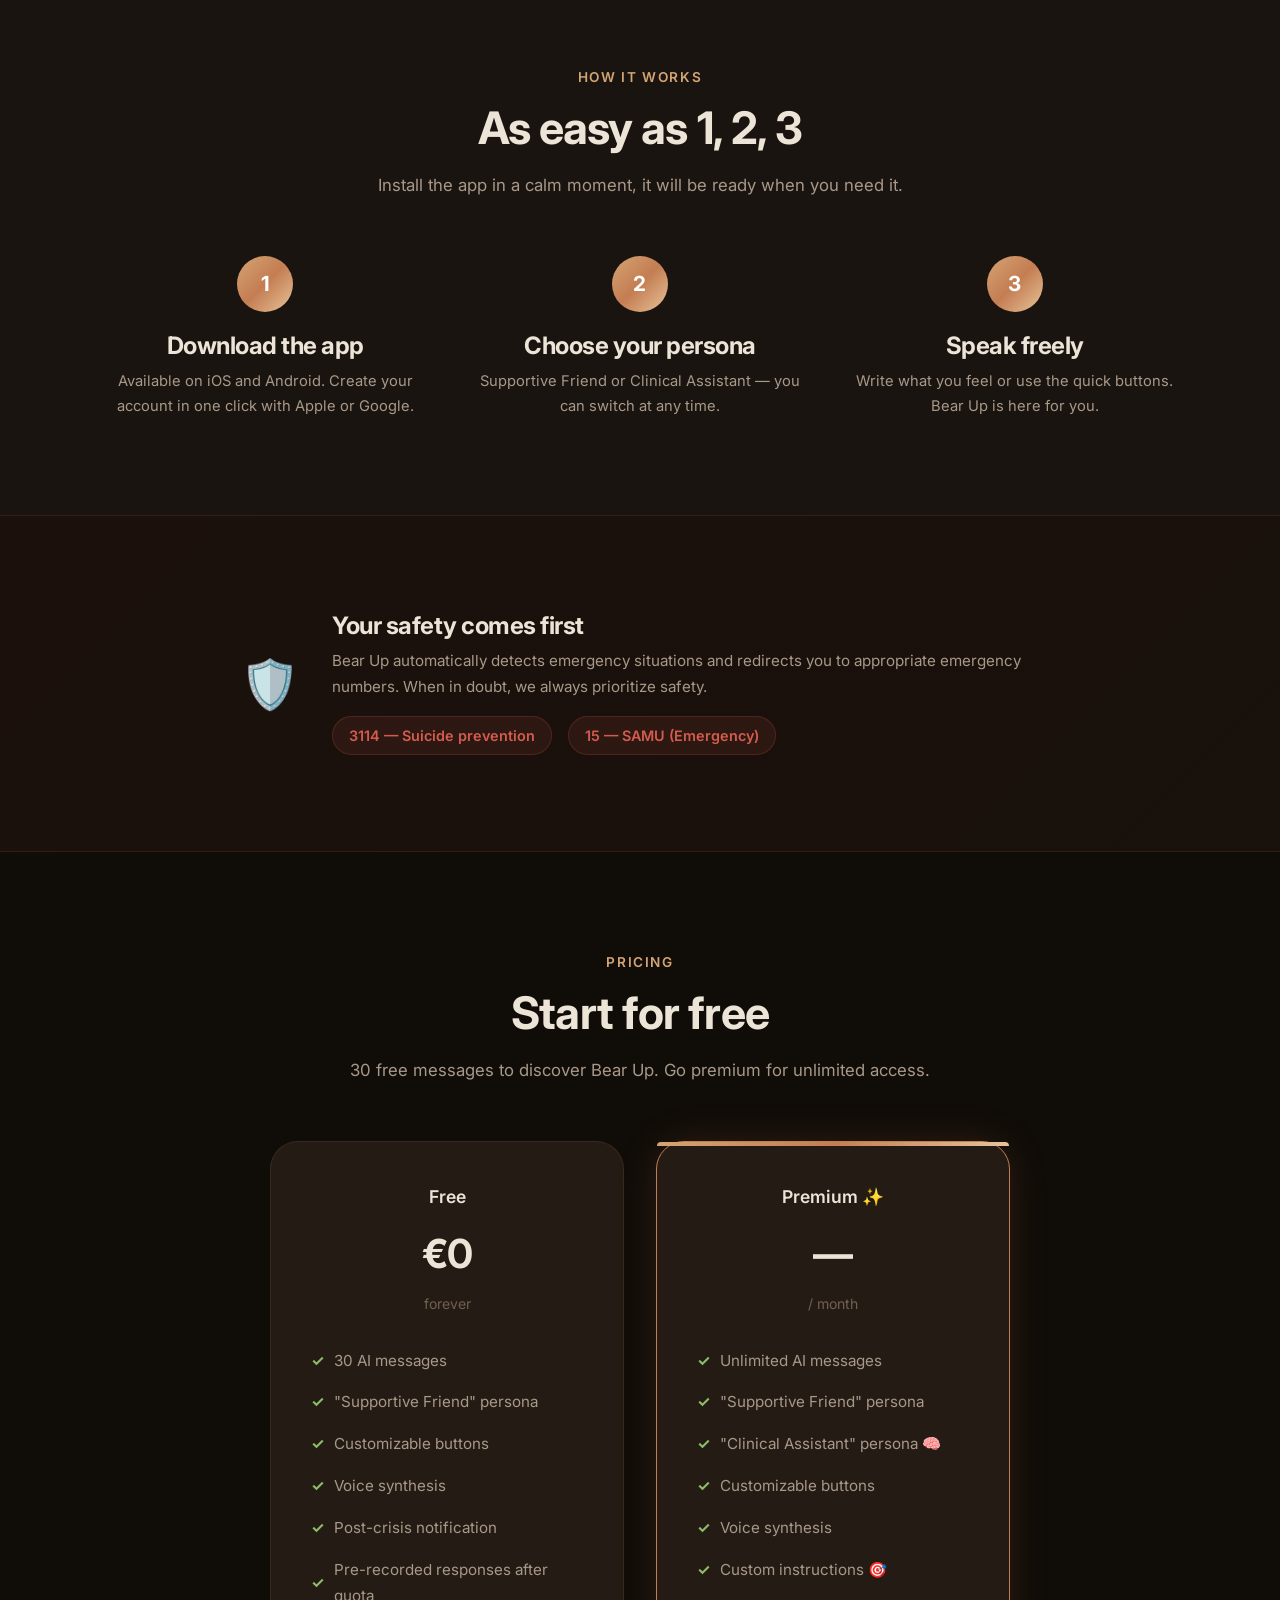
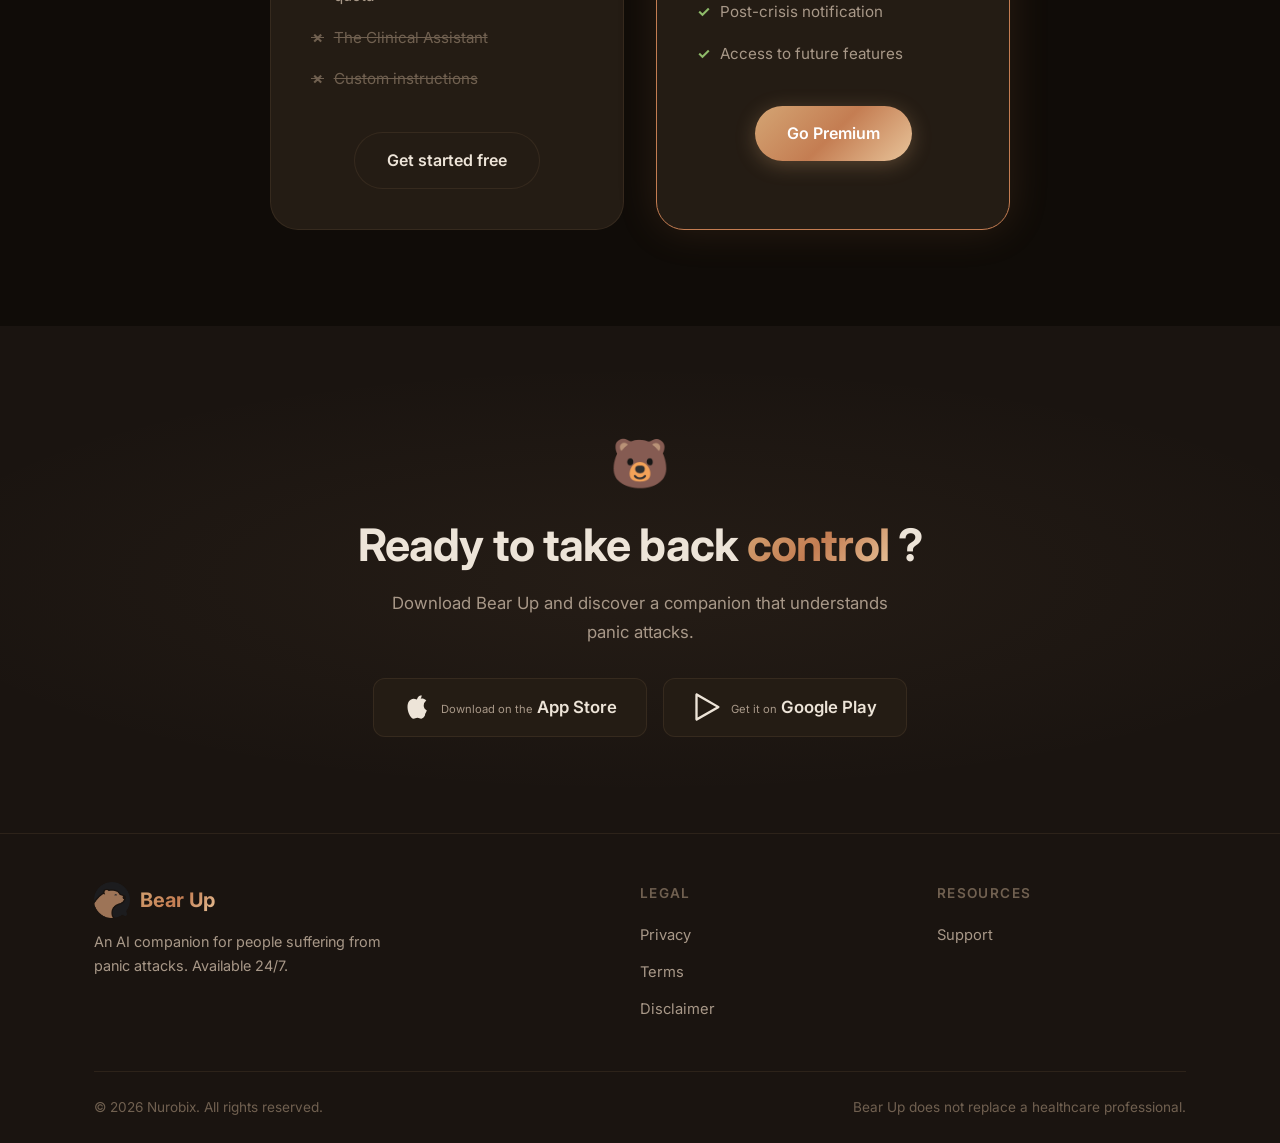
==== commit b794bee0: "Add prominent data deletion procedure callout to privacy page Co-Authored-By: Claude Opus 4.6 <norep" ====
--- a/index.html
+++ b/index.html
@@ -9,10 +9,10 @@
   <link rel="canonical" href="https://bearup.app/">
   <meta property="og:title" content="Bear Up — Ton allié contre les attaques de panique">
   <meta property="og:description" content="Un compagnon IA disponible 24/7 qui comprend les attaques de panique et t'aide à reprendre le contrôle.">
-  <meta property="og:image" content="splash-icon.png">
+  <meta property="og:image" content="bearup-icon-transparent-background.png">
   <meta property="og:url" content="https://bearup.app/">
   <meta property="og:type" content="website">
-  <link rel="icon" type="image/png" href="splash-icon.png">
+  <link rel="icon" type="image/png" href="bearup-icon-transparent-background.png">
   <link rel="preconnect" href="https://fonts.googleapis.com">
   <link rel="preconnect" href="https://fonts.gstatic.com" crossorigin>
   <link href="https://fonts.googleapis.com/css2?family=Inter:wght@400;500;600;700;800&display=swap" rel="stylesheet">
@@ -24,7 +24,7 @@
   <nav class="nav">
     <div class="nav-inner">
       <a href="index.html" class="nav-logo">
-        <img src="splash-icon.png" alt="Bear Up" width="36" height="36">
+        <img src="bearup-icon-transparent-background.png" alt="Bear Up" width="36" height="36">
         <span>Bear Up</span>
       </a>
       <ul class="nav-links">
@@ -306,7 +306,7 @@
       <div class="footer-grid">
         <div class="footer-brand">
           <a href="index.html" class="nav-logo">
-            <img src="splash-icon.png" alt="Bear Up" width="36" height="36">
+            <img src="bearup-icon-transparent-background.png" alt="Bear Up" width="36" height="36">
             <span>Bear Up</span>
           </a>
           <p data-i18n="footer.desc">Un compagnon IA pour les personnes souffrant d'attaques de panique. Disponible 24/7.</p>
--- a/styles.css
+++ b/styles.css
@@ -1005,6 +1005,97 @@
   text-underline-offset: 2px;
 }
 
+/* --- Data Deletion Callout --- */
+.data-deletion-callout {
+  margin: 2rem 0;
+  padding: 1.75rem 2rem;
+  background: linear-gradient(135deg, rgba(212, 165, 116, 0.08) 0%, rgba(196, 125, 82, 0.12) 100%);
+  border: 2px solid var(--accent-blue);
+  border-radius: var(--radius-lg);
+  position: relative;
+}
+
+.data-deletion-callout h3 {
+  color: var(--accent-pink);
+  font-size: 1.15rem;
+  margin-bottom: 1rem;
+  display: flex;
+  align-items: center;
+  gap: 0.5rem;
+}
+
+.data-deletion-callout h3 svg {
+  flex-shrink: 0;
+}
+
+.data-deletion-callout ol {
+  list-style: none;
+  counter-reset: steps;
+  padding-left: 0;
+  margin: 1rem 0;
+}
+
+.data-deletion-callout ol li {
+  counter-increment: steps;
+  padding: 0.5rem 0 0.5rem 2.25rem;
+  position: relative;
+  color: var(--text-secondary);
+  line-height: 1.6;
+}
+
+.data-deletion-callout ol li::before {
+  content: counter(steps);
+  position: absolute;
+  left: 0;
+  top: 0.5rem;
+  width: 1.5rem;
+  height: 1.5rem;
+  background: var(--accent-blue);
+  color: var(--bg-primary);
+  border-radius: 50%;
+  display: flex;
+  align-items: center;
+  justify-content: center;
+  font-size: 0.8rem;
+  font-weight: 700;
+}
+
+.data-deletion-callout p {
+  color: var(--text-secondary);
+  line-height: 1.6;
+}
+
+.data-deletion-callout .deletion-or {
+  text-align: center;
+  color: var(--text-muted);
+  font-weight: 600;
+  margin: 1rem 0;
+  font-size: 0.9rem;
+  text-transform: uppercase;
+  letter-spacing: 0.05em;
+}
+
+.data-deletion-callout .btn-deletion {
+  display: inline-flex;
+  align-items: center;
+  gap: 0.5rem;
+  margin-top: 0.75rem;
+  padding: 0.65rem 1.25rem;
+  background: var(--accent-blue);
+  color: var(--bg-primary);
+  border-radius: var(--radius-md);
+  font-weight: 600;
+  font-size: 0.95rem;
+  text-decoration: none;
+  transition: background var(--transition-fast), box-shadow var(--transition-fast);
+}
+
+.data-deletion-callout .btn-deletion:hover {
+  background: var(--accent-purple);
+  box-shadow: 0 4px 20px rgba(212, 165, 116, 0.3);
+  text-decoration: none;
+}
+
 /* --- Support Header --- */
 .support-hero {
   text-align: center;
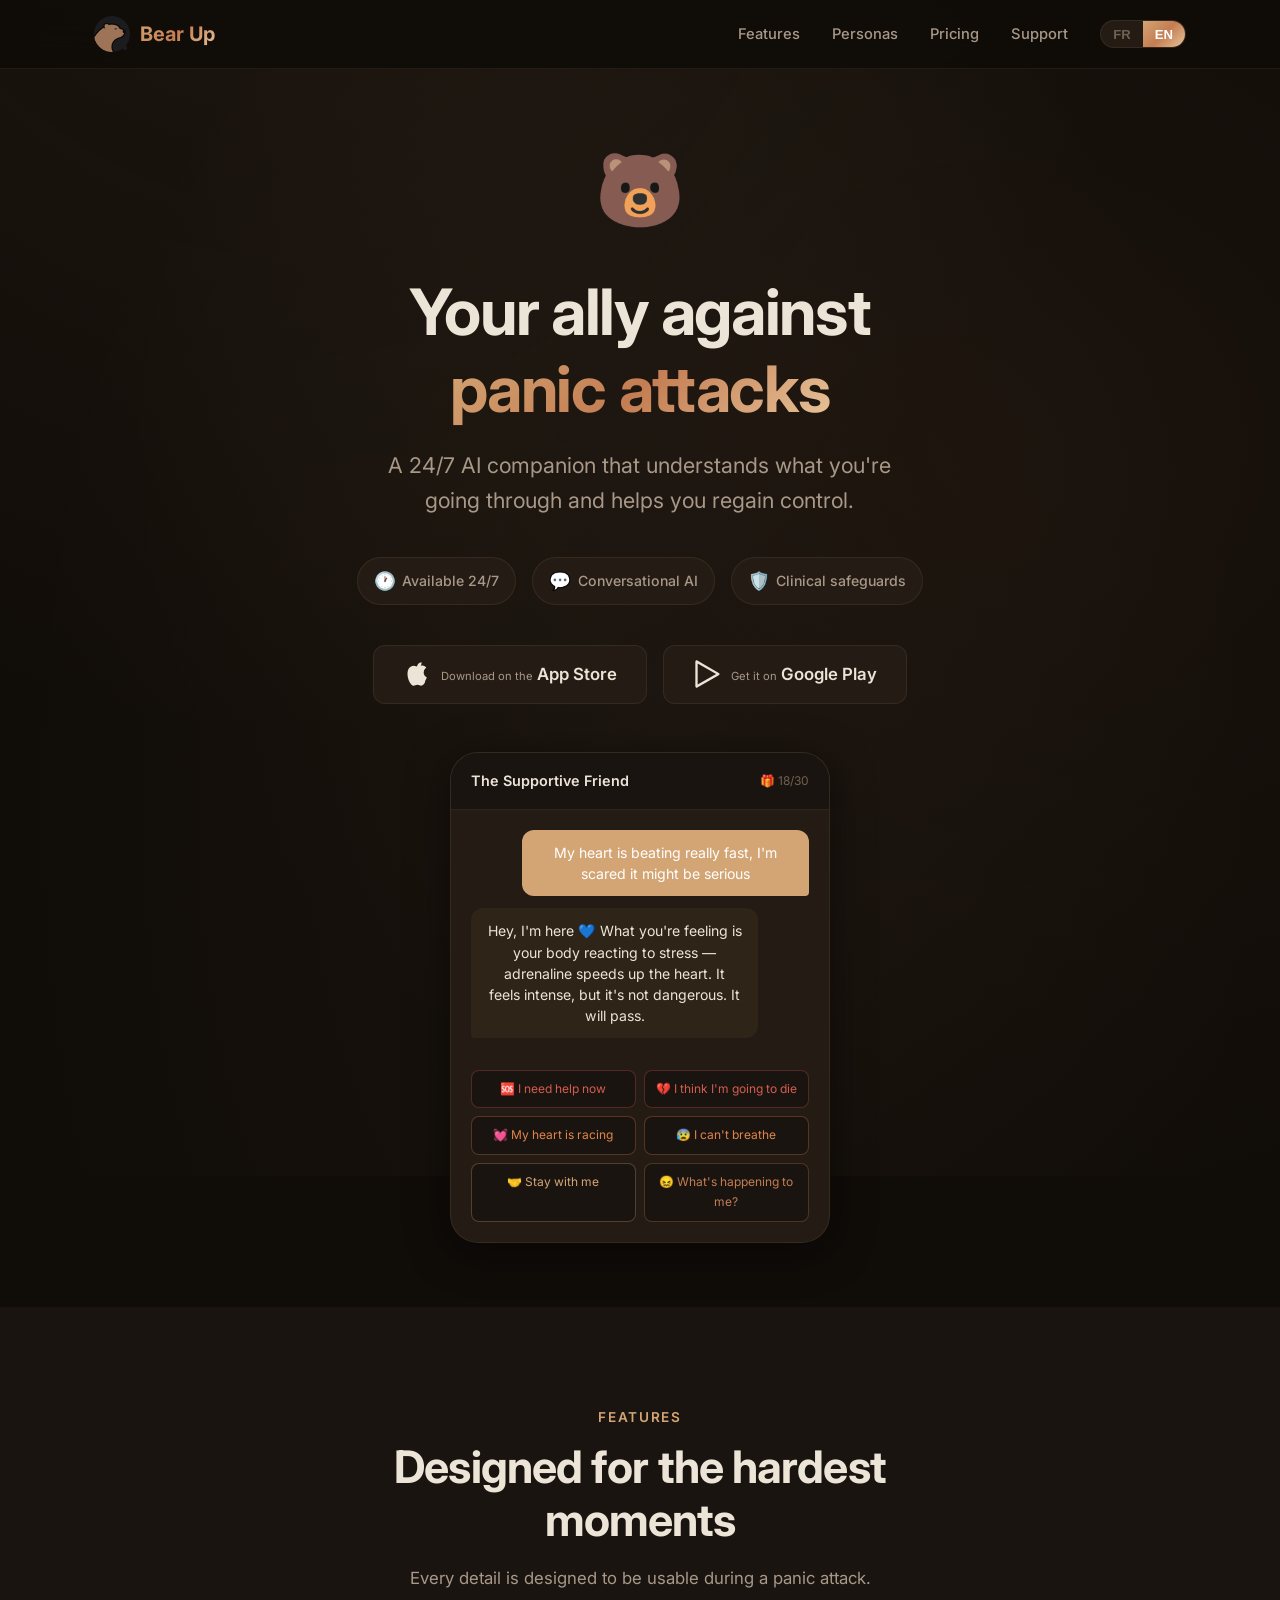
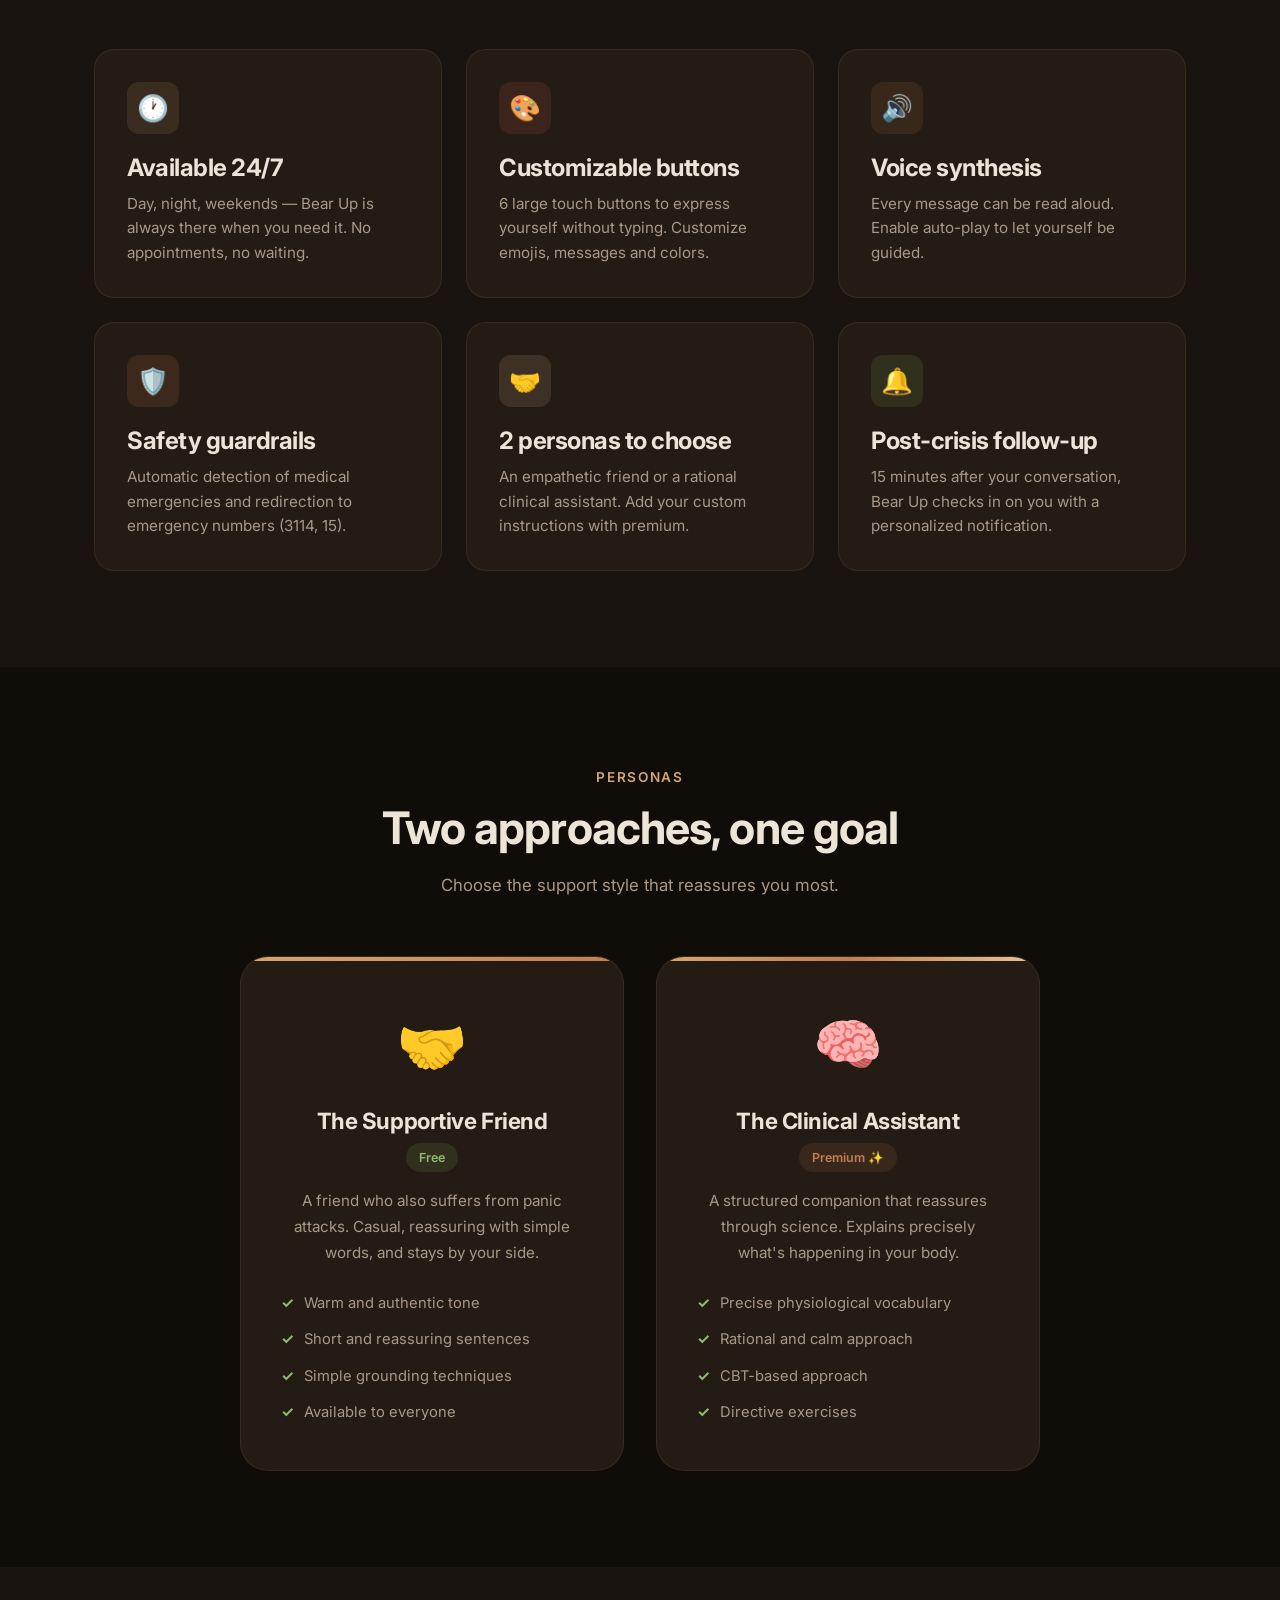
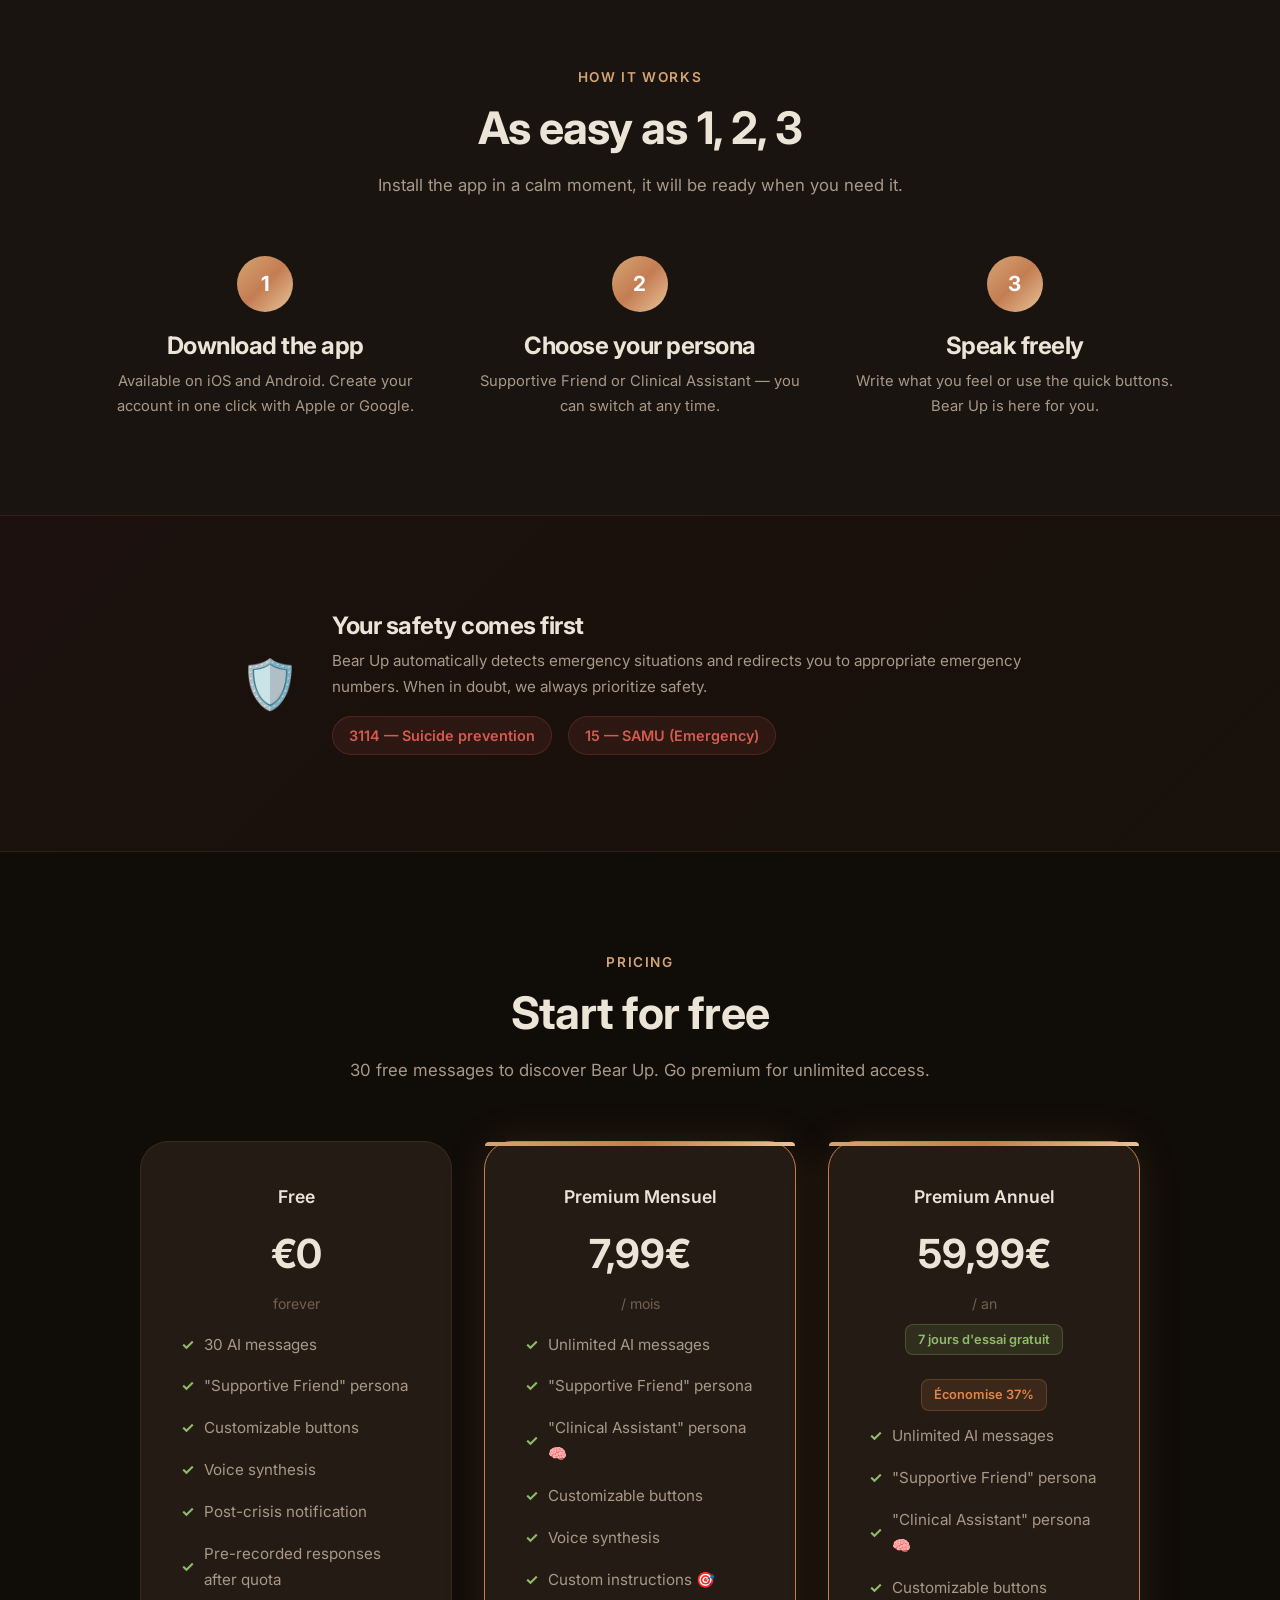
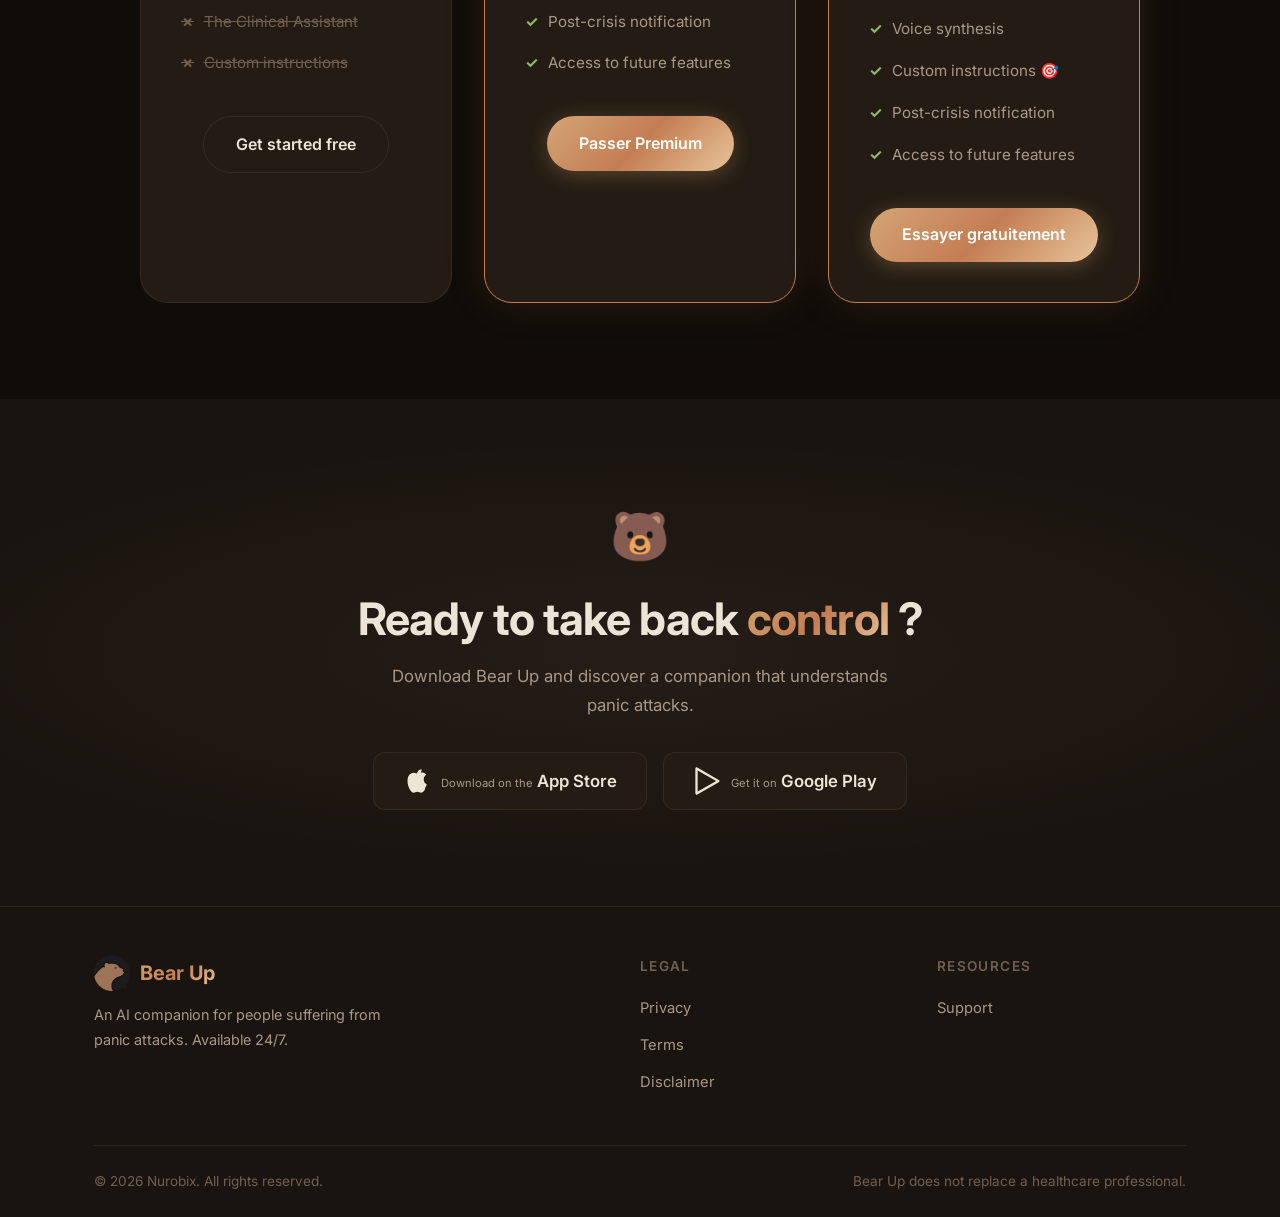
==== commit 9ed4d1fd: "Add monthly (7.99€) and yearly (59.99€) pricing with 7-day free trial Co-Authored-By: Claude Opus 4." ====
--- a/index.html
+++ b/index.html
@@ -251,9 +251,9 @@
           <a href="#" class="btn btn-secondary" data-i18n="pricing.free.cta">Commencer gratuitement</a>
         </div>
         <div class="pricing-card featured reveal reveal-delay-1">
-          <div class="pricing-name" data-i18n="pricing.premium.name">Premium ✨</div>
-          <div class="pricing-price">—</div>
-          <div class="pricing-period" data-i18n="pricing.premium.period">/ mois</div>
+          <div class="pricing-name" data-i18n="pricing.monthly.name">Premium Mensuel</div>
+          <div class="pricing-price" data-i18n="pricing.monthly.price">7,99€</div>
+          <div class="pricing-period" data-i18n="pricing.monthly.period">/ mois</div>
           <ul class="pricing-features">
             <li data-i18n="pricing.premium.f1">Messages illimités avec l'IA</li>
             <li data-i18n="pricing.premium.f2">Persona "L'Ami Solidaire"</li>
@@ -264,7 +264,25 @@
             <li data-i18n="pricing.premium.f7">Notification post-crise</li>
             <li data-i18n="pricing.premium.f8">Accès aux fonctionnalités futures</li>
           </ul>
-          <a href="#" class="btn btn-primary" data-i18n="pricing.premium.cta">Passer Premium</a>
+          <a href="#" class="btn btn-primary" data-i18n="pricing.monthly.cta">Passer Premium</a>
+        </div>
+        <div class="pricing-card featured reveal reveal-delay-2">
+          <div class="pricing-name" data-i18n="pricing.yearly.name">Premium Annuel</div>
+          <div class="pricing-price" data-i18n="pricing.yearly.price">59,99€</div>
+          <div class="pricing-period" data-i18n="pricing.yearly.period">/ an</div>
+          <div class="pricing-trial" data-i18n="pricing.yearly.trial">7 jours d'essai gratuit</div>
+          <div class="pricing-save" data-i18n="pricing.yearly.save">Économise 37%</div>
+          <ul class="pricing-features">
+            <li data-i18n="pricing.premium.f1">Messages illimités avec l'IA</li>
+            <li data-i18n="pricing.premium.f2">Persona "L'Ami Solidaire"</li>
+            <li data-i18n="pricing.premium.f3">Persona "L'Assistant Clinique" 🧠</li>
+            <li data-i18n="pricing.premium.f4">Boutons personnalisables</li>
+            <li data-i18n="pricing.premium.f5">Synthèse vocale</li>
+            <li data-i18n="pricing.premium.f6">Instructions personnalisées 🎯</li>
+            <li data-i18n="pricing.premium.f7">Notification post-crise</li>
+            <li data-i18n="pricing.premium.f8">Accès aux fonctionnalités futures</li>
+          </ul>
+          <a href="#" class="btn btn-primary" data-i18n="pricing.yearly.cta">Essayer gratuitement</a>
         </div>
       </div>
     </div>
--- a/styles.css
+++ b/styles.css
@@ -607,7 +607,7 @@
   display: grid;
   grid-template-columns: repeat(auto-fit, minmax(300px, 1fr));
   gap: 2rem;
-  max-width: 740px;
+  max-width: 1000px;
   margin: 0 auto;
 }
 
@@ -656,7 +656,31 @@
 .pricing-period {
   font-size: 0.88rem;
   color: var(--text-muted);
+  margin-bottom: 0.5rem;
+}
+
+.pricing-trial {
+  display: inline-block;
+  font-size: 0.8rem;
+  font-weight: 600;
+  color: var(--accent-green);
+  background: rgba(143, 188, 106, 0.12);
+  border: 1px solid rgba(143, 188, 106, 0.25);
+  border-radius: var(--radius-sm);
+  padding: 0.25rem 0.75rem;
   margin-bottom: 1.5rem;
+}
+
+.pricing-save {
+  display: inline-block;
+  font-size: 0.8rem;
+  font-weight: 600;
+  color: var(--accent-orange);
+  background: rgba(224, 133, 74, 0.12);
+  border: 1px solid rgba(224, 133, 74, 0.25);
+  border-radius: var(--radius-sm);
+  padding: 0.25rem 0.75rem;
+  margin-bottom: 0.25rem;
 }
 
 .pricing-features {
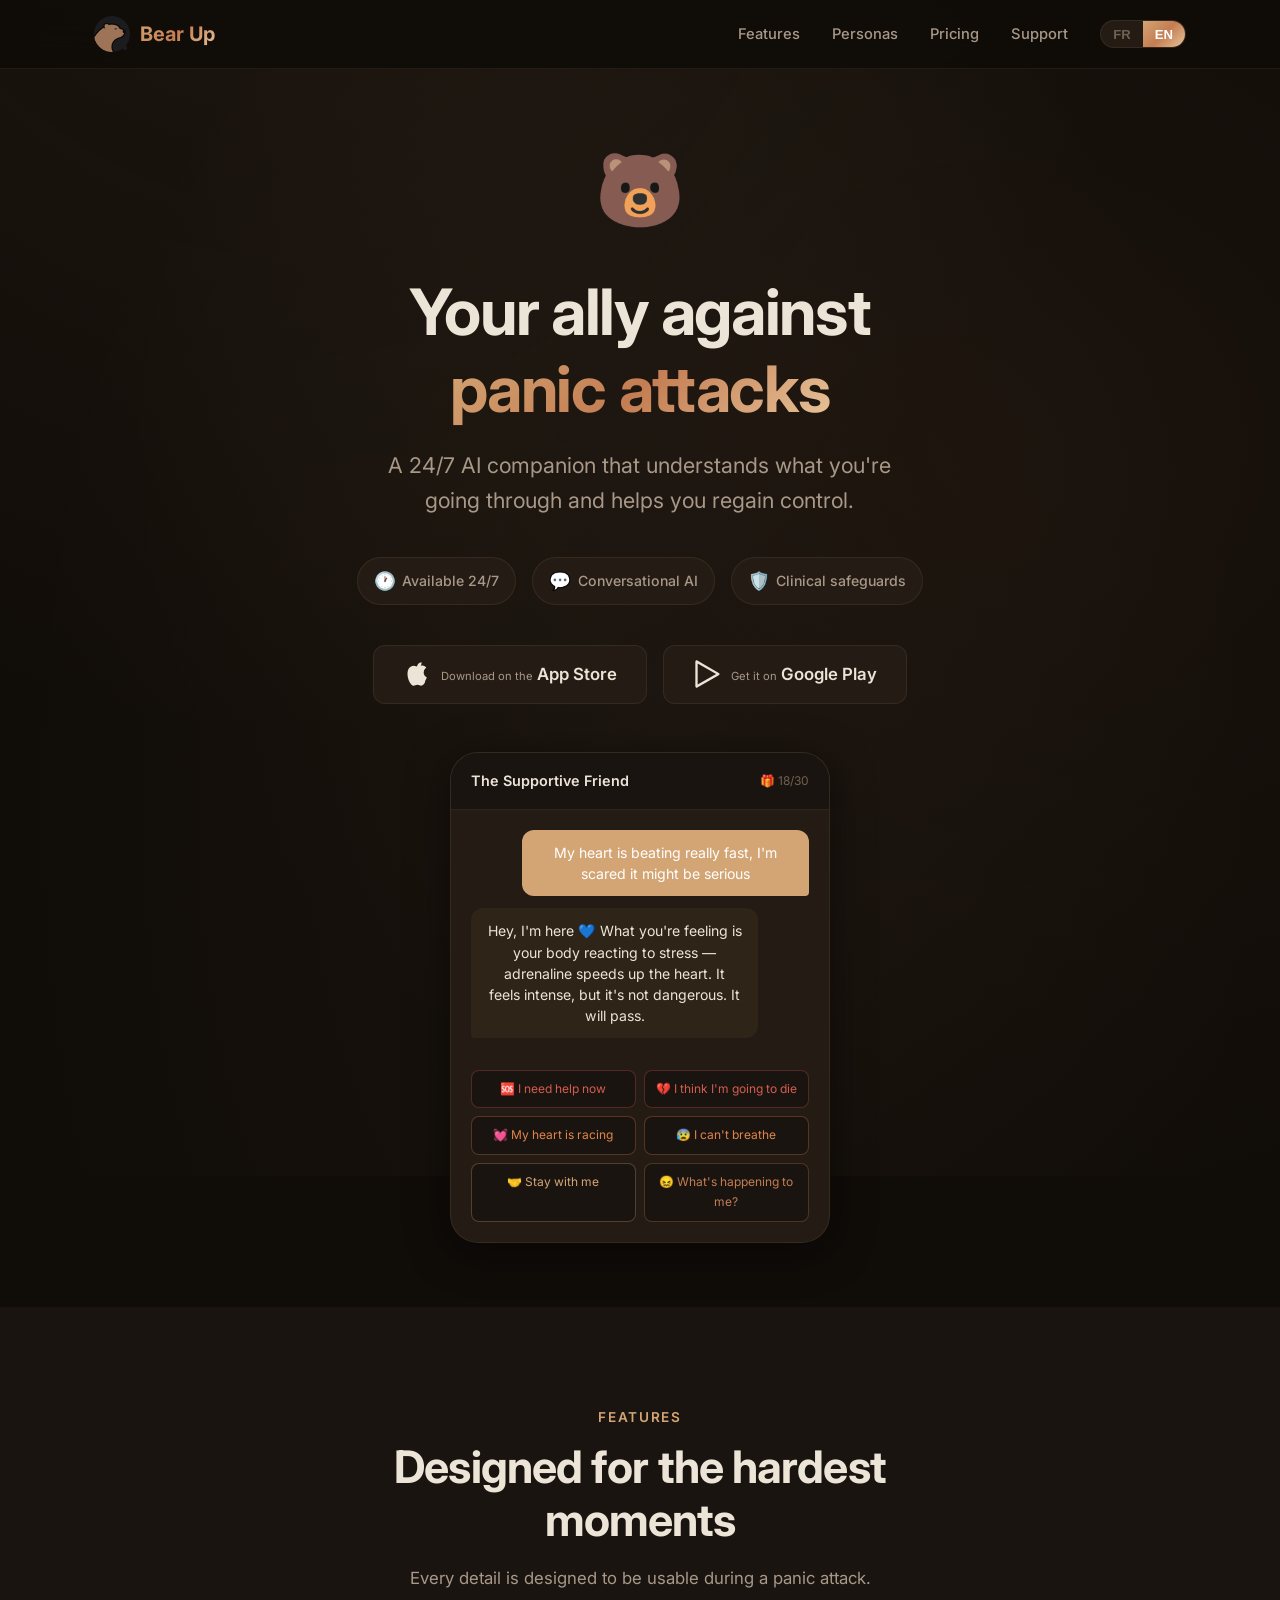
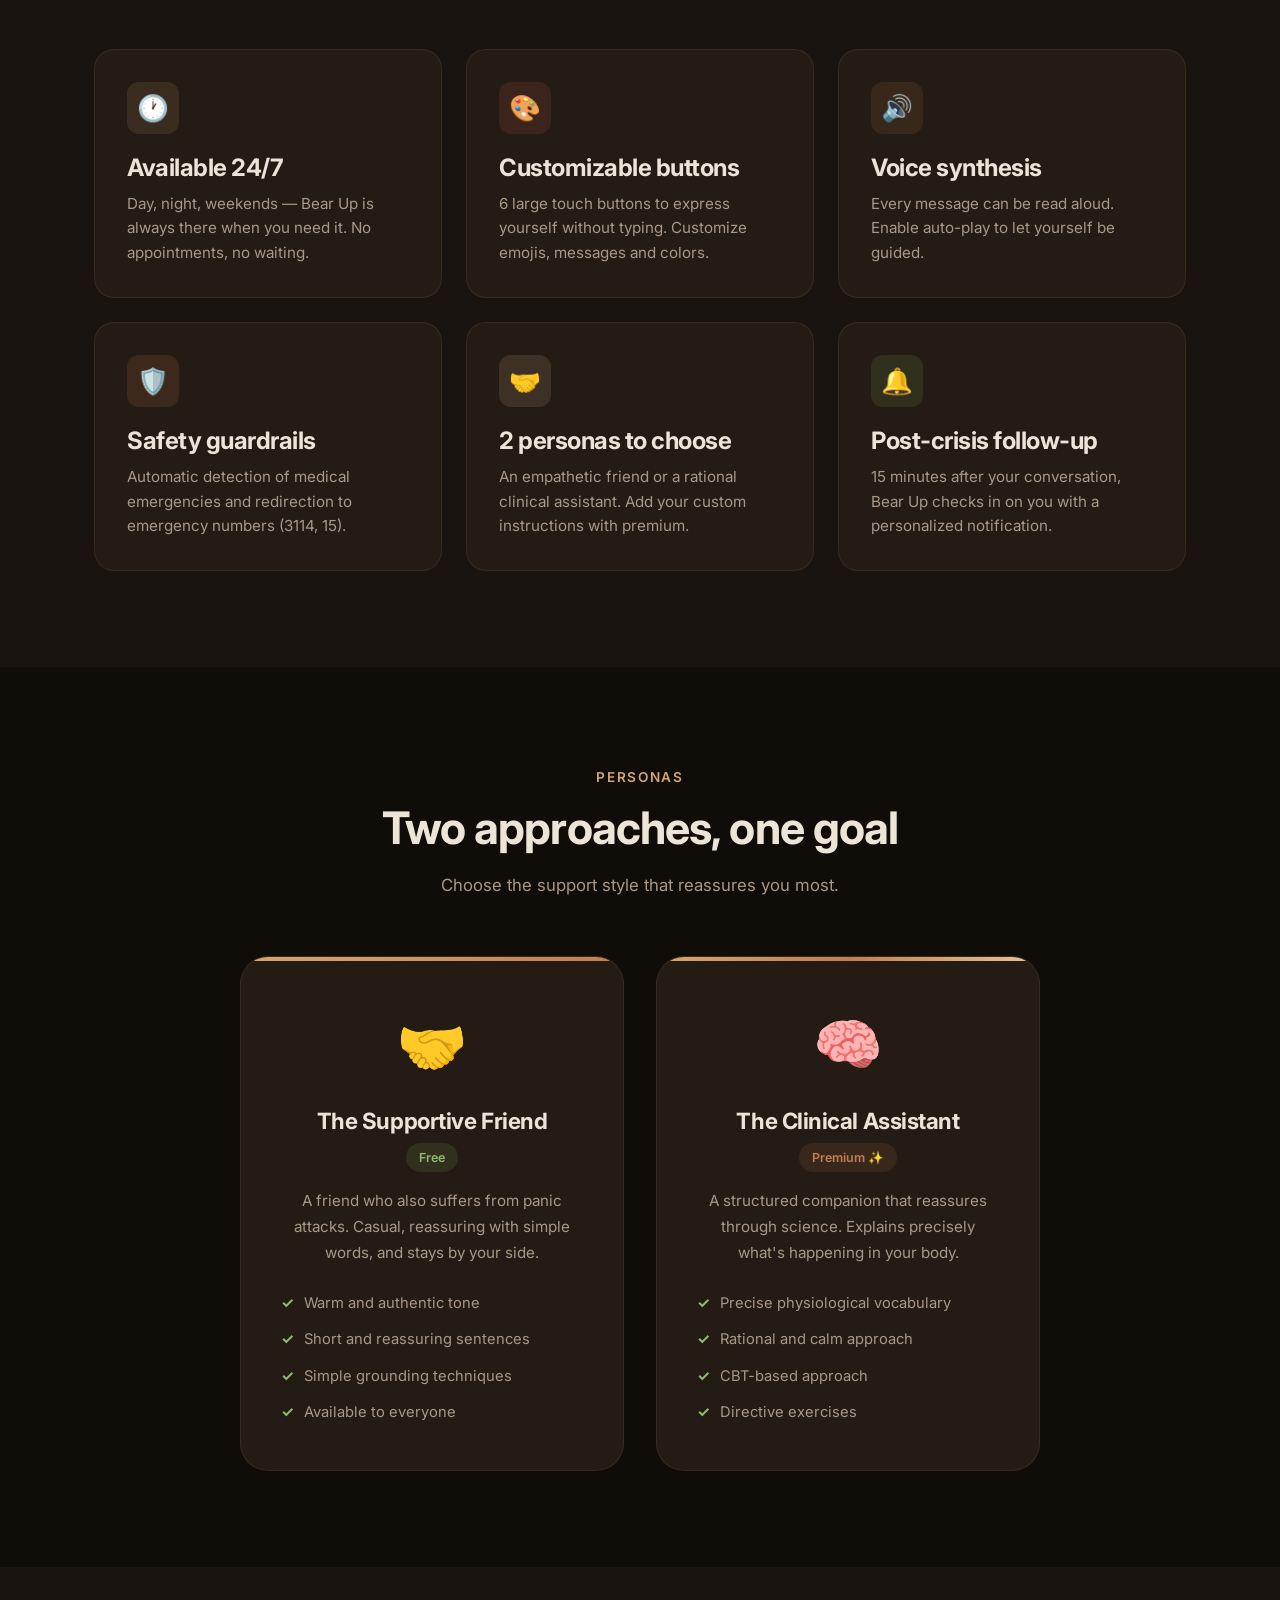
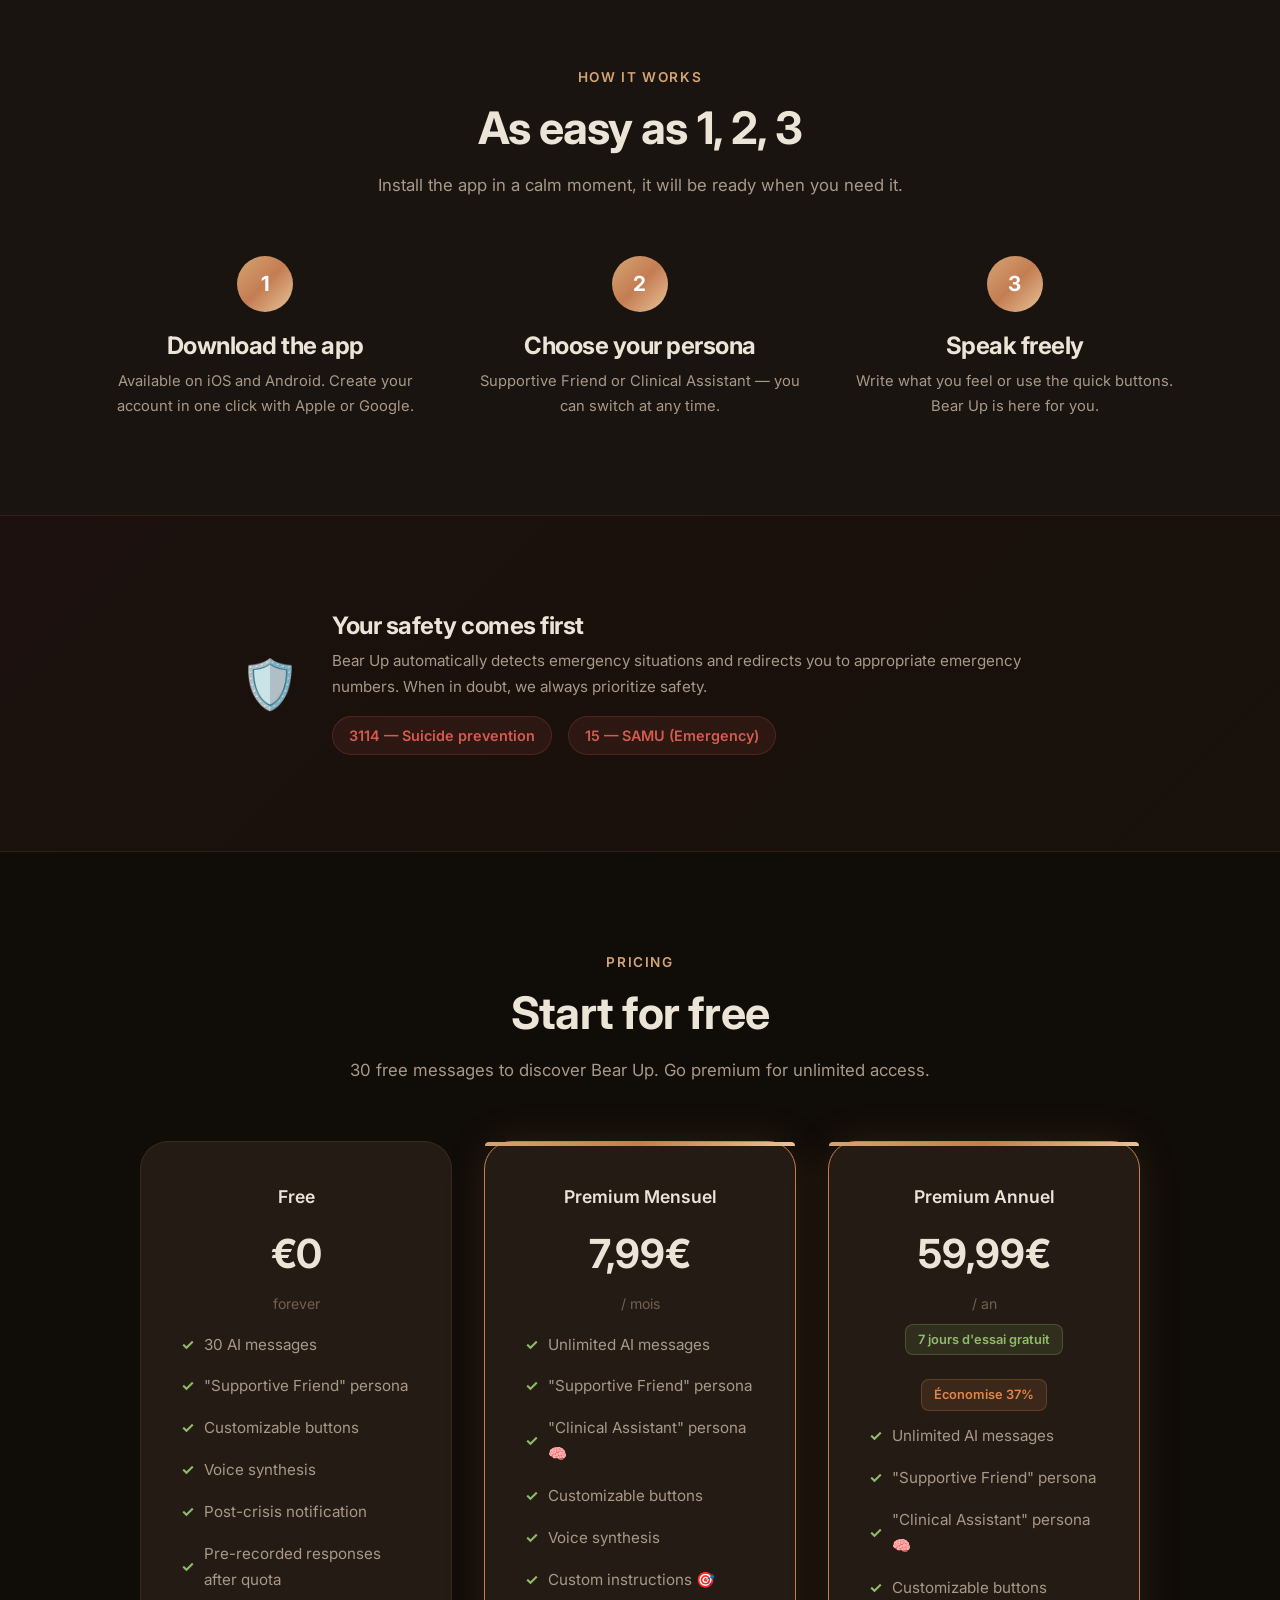
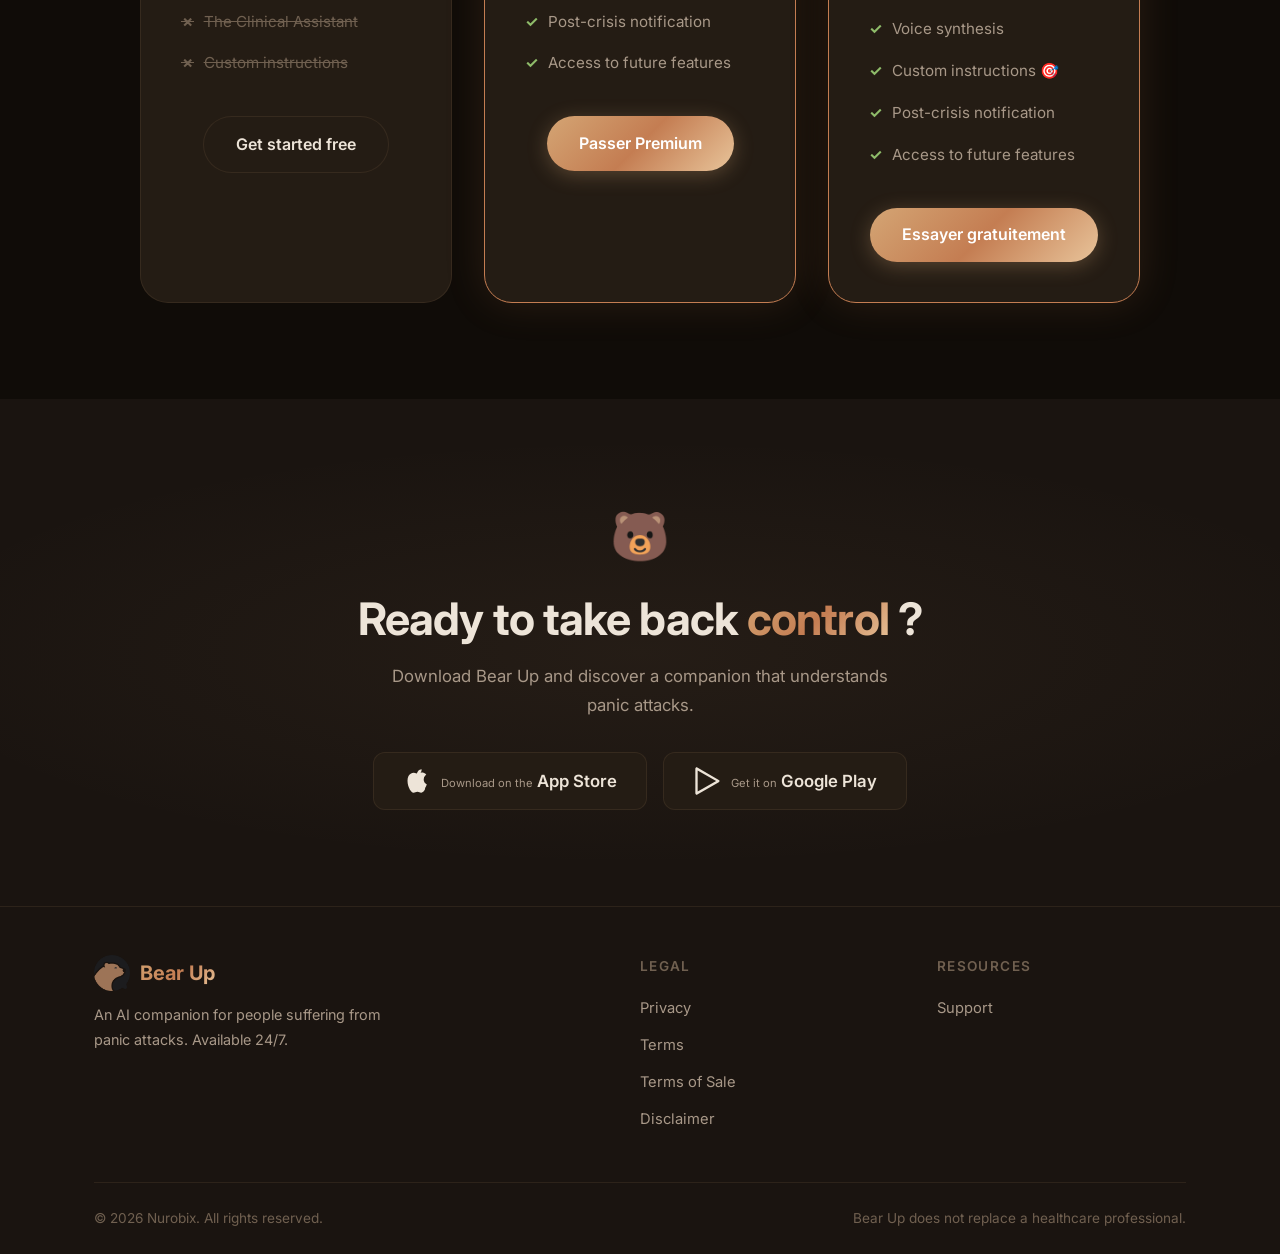
==== commit 6445ae2b: "Add CGV page, health liability clause, and update legal dates - Create cgv.html with 13 articles (pr" ====
--- a/index.html
+++ b/index.html
@@ -334,6 +334,7 @@
           <ul class="footer-links">
             <li><a href="privacy.html" data-i18n="nav.privacy">Confidentialité</a></li>
             <li><a href="terms.html" data-i18n="nav.terms">CGU</a></li>
+            <li><a href="cgv.html" data-i18n="nav.cgv">CGV</a></li>
             <li><a href="disclaimer.html" data-i18n="nav.disclaimer">Disclaimer</a></li>
           </ul>
         </div>
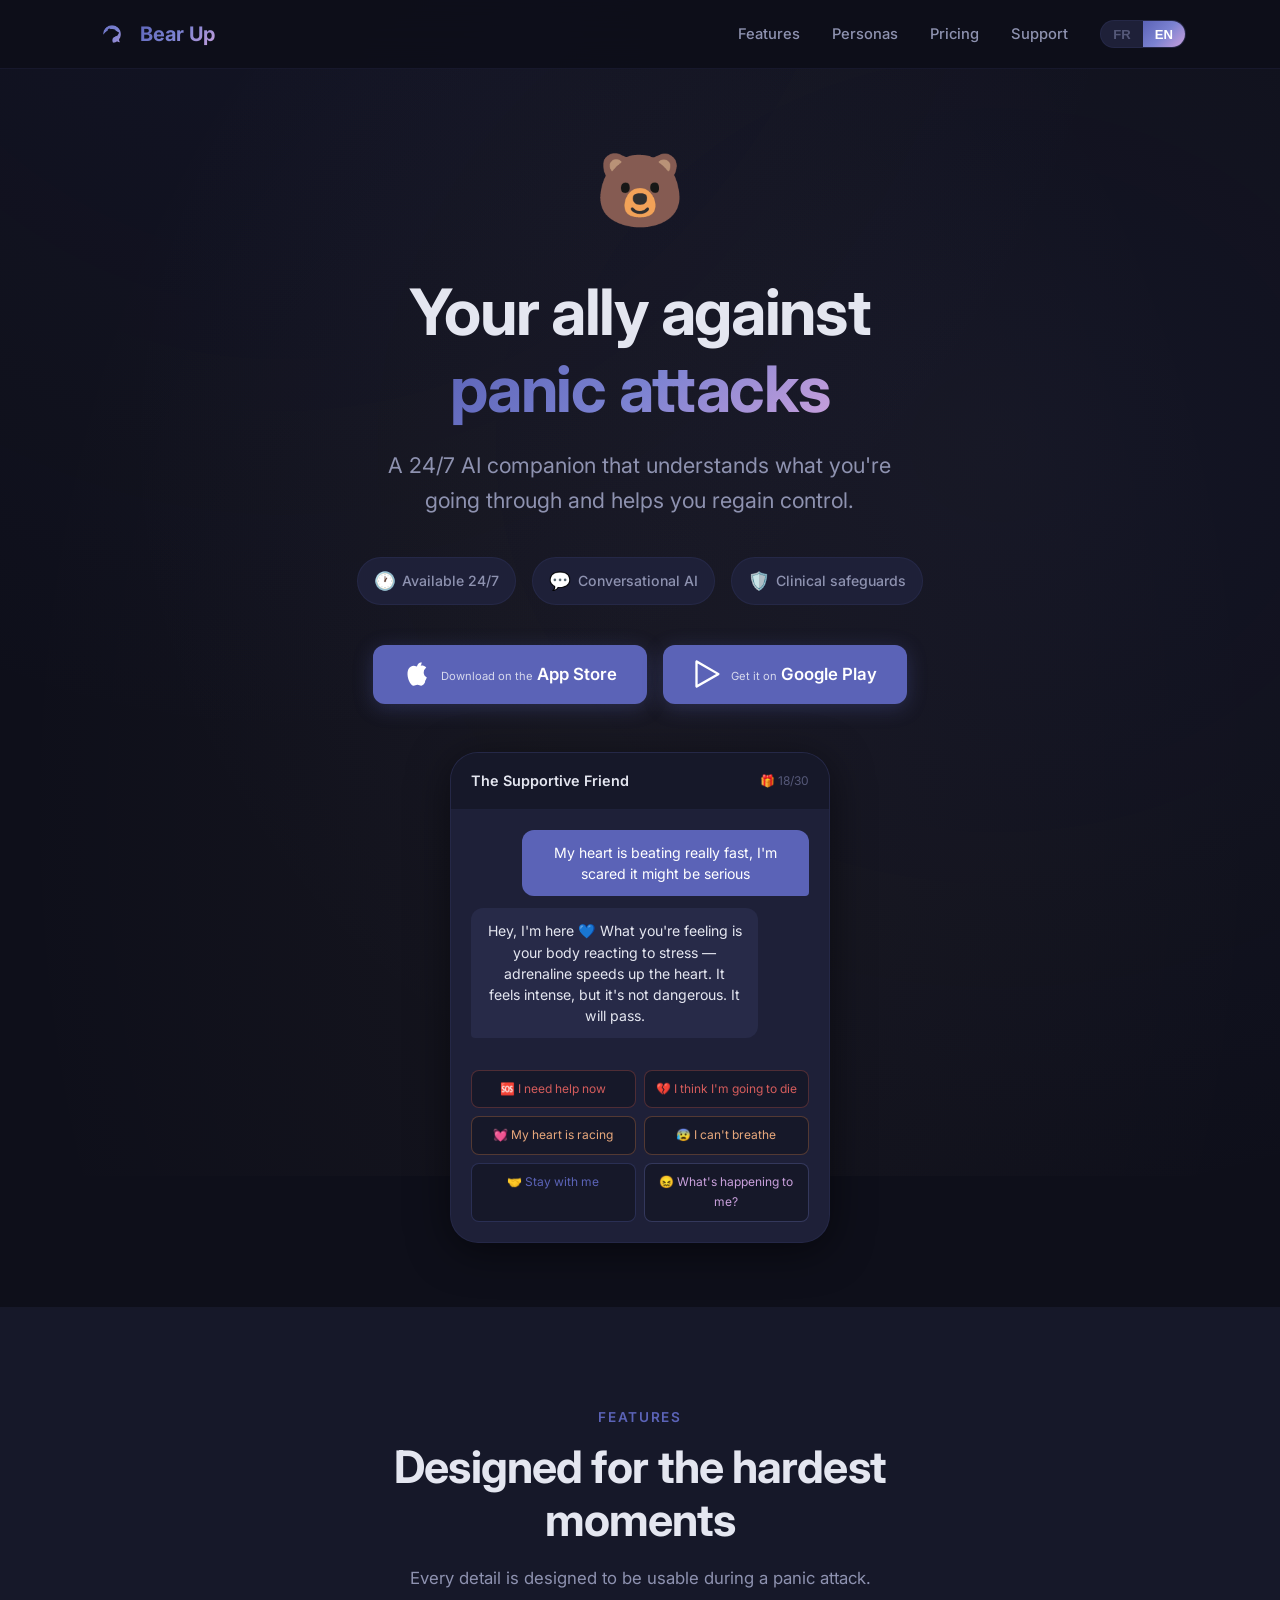
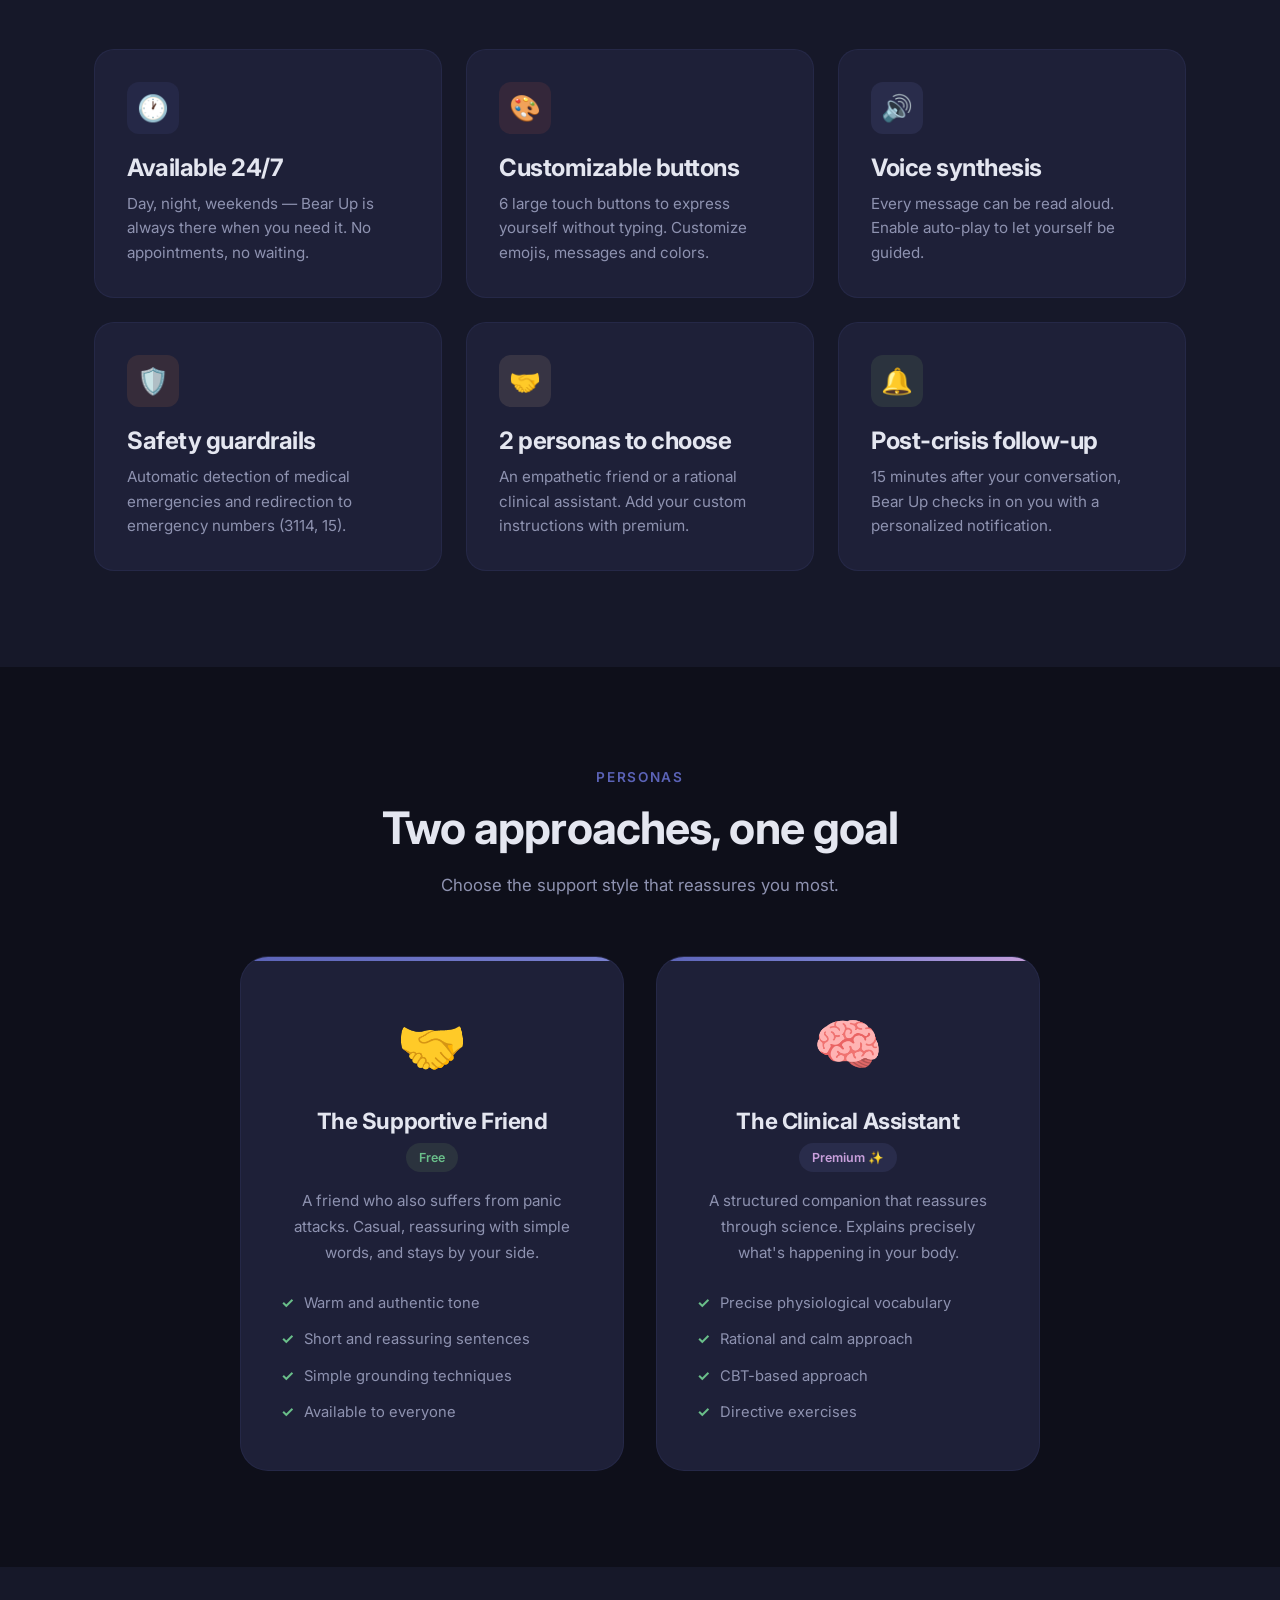
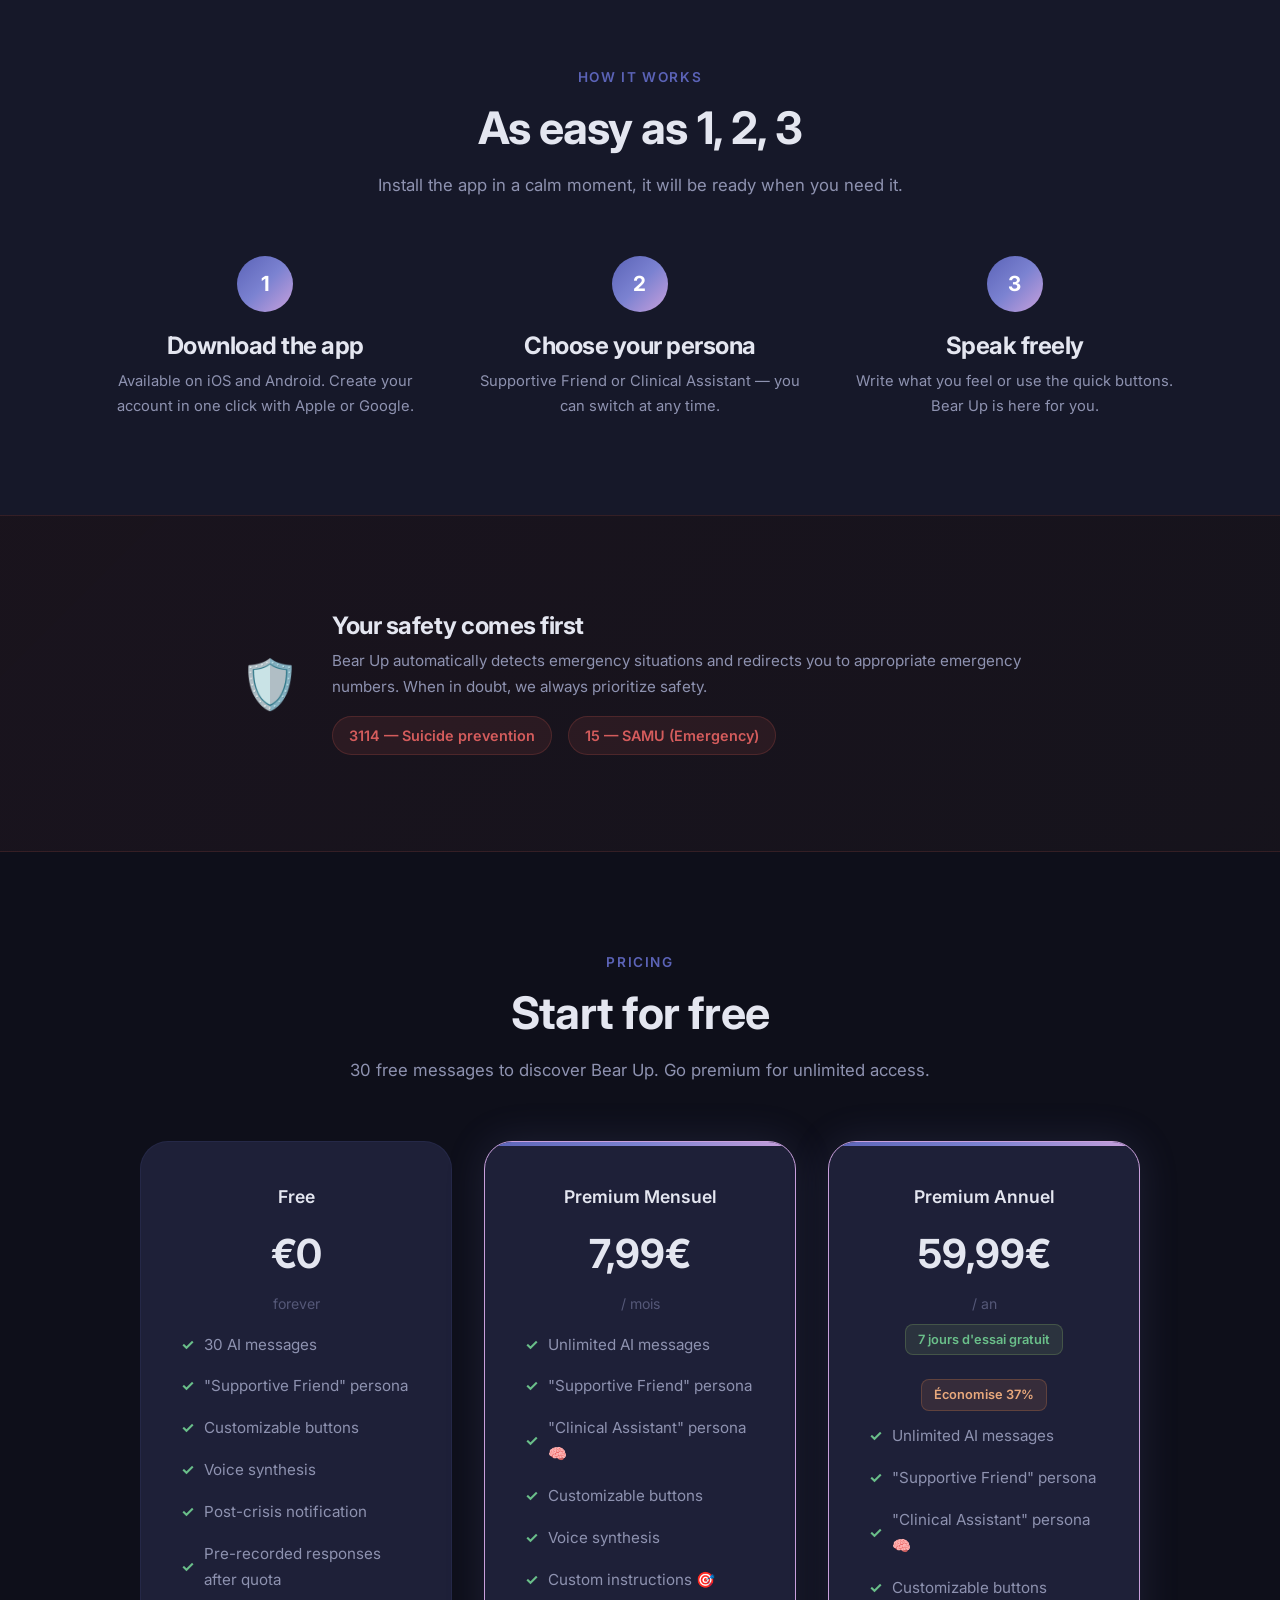
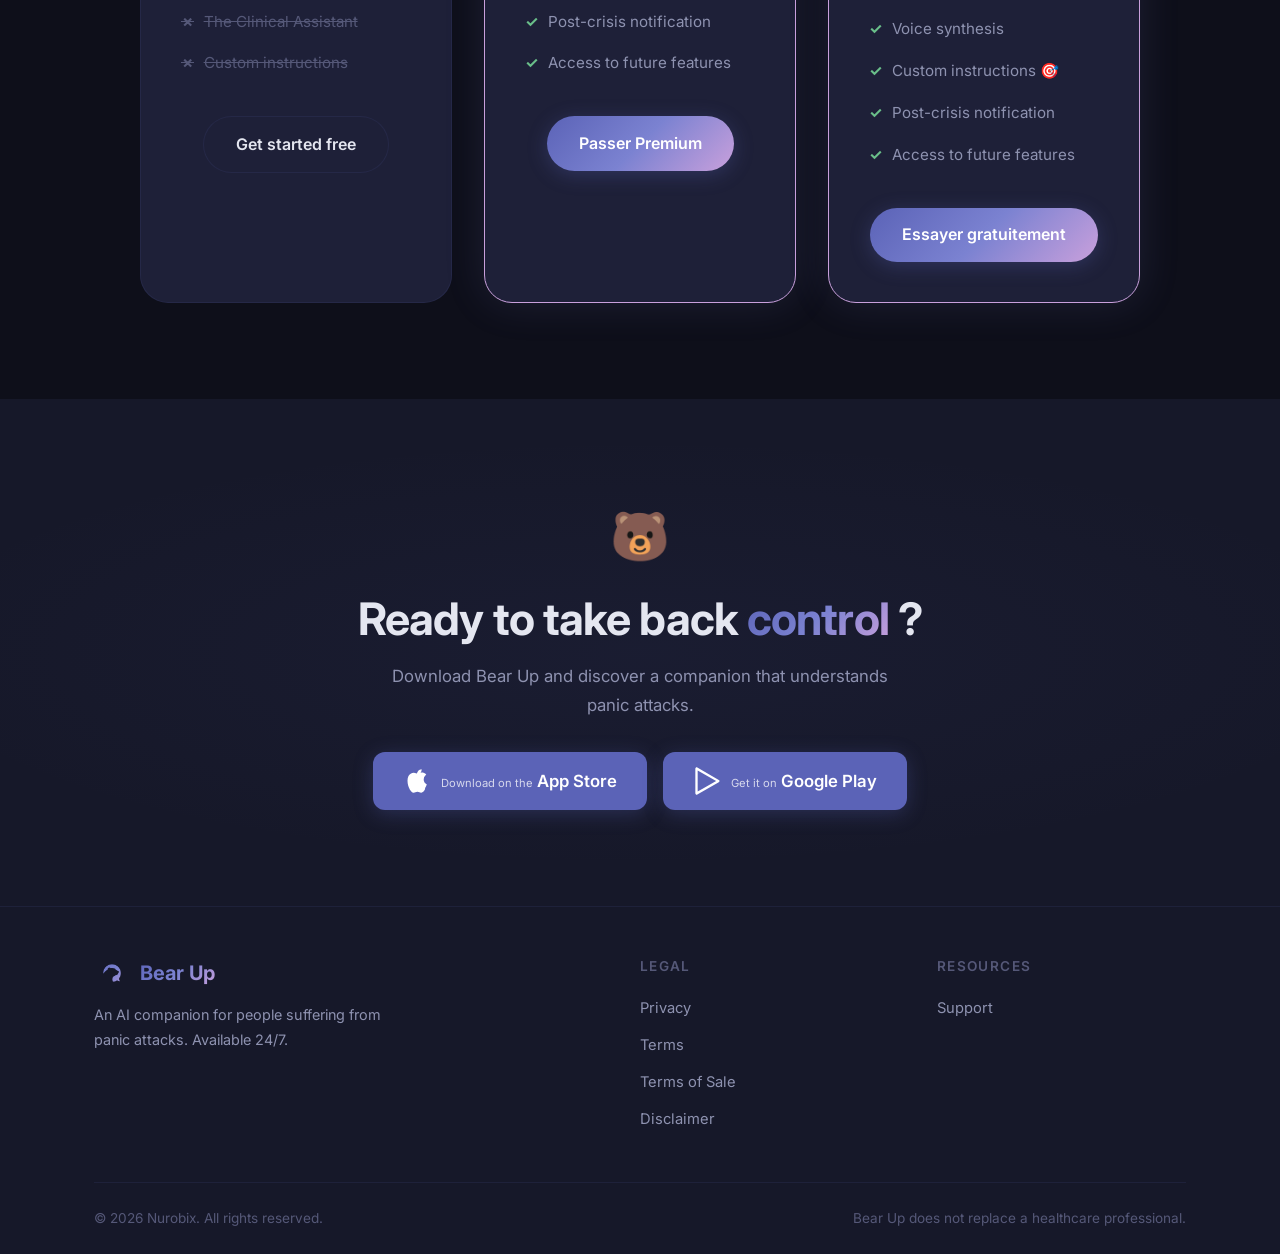
==== commit d033f68a: "Rebrand to indigo theme aligned with app icon - Replace warm brown/caramel palette with indigo/laven" ====
--- a/index.html
+++ b/index.html
@@ -5,7 +5,7 @@
   <meta name="viewport" content="width=device-width, initial-scale=1.0">
   <title>Bear Up — Ton allié contre les attaques de panique</title>
   <meta name="description" content="Bear Up est une application mobile de support conversationnel IA pour les personnes souffrant d'attaques de panique. Disponible 24/7.">
-  <meta name="theme-color" content="#100c08">
+  <meta name="theme-color" content="#0E0F1A">
   <link rel="canonical" href="https://bearup.app/">
   <meta property="og:title" content="Bear Up — Ton allié contre les attaques de panique">
   <meta property="og:description" content="Un compagnon IA disponible 24/7 qui comprend les attaques de panique et t'aide à reprendre le contrôle.">
@@ -69,7 +69,7 @@
             <span class="store-btn-name" data-i18n="hero.store.name.apple">App Store</span>
           </div>
         </a>
-        <a href="#" class="store-btn">
+        <a href="https://play.google.com/store/apps/details?id=app.bearup.android" class="store-btn">
           <svg viewBox="0 0 24 24" xmlns="http://www.w3.org/2000/svg"><path d="M3.18 23.73C2.56 23.73 2 23.2 2 22.42V1.58C2 .8 2.56.27 3.18.27C3.35.27 3.53.32 3.7.42L22.08 11.14C22.58 11.42 22.83 11.74 22.83 12.1S22.58 12.78 22.08 13.06L3.7 23.58C3.53 23.68 3.35 23.73 3.18 23.73ZM4 2.93V21.07L19.83 12L4 2.93Z"/></svg>
           <div class="store-btn-text">
             <span class="store-btn-label" data-i18n="hero.store.subtitle.google">Disponible sur</span>
@@ -306,7 +306,7 @@
               <span class="store-btn-name" data-i18n="hero.store.name.apple">App Store</span>
             </div>
           </a>
-          <a href="#" class="store-btn">
+          <a href="https://play.google.com/store/apps/details?id=app.bearup.android" class="store-btn">
             <svg viewBox="0 0 24 24" xmlns="http://www.w3.org/2000/svg"><path d="M3.18 23.73C2.56 23.73 2 23.2 2 22.42V1.58C2 .8 2.56.27 3.18.27C3.35.27 3.53.32 3.7.42L22.08 11.14C22.58 11.42 22.83 11.74 22.83 12.1S22.58 12.78 22.08 13.06L3.7 23.58C3.53 23.68 3.35 23.73 3.18 23.73ZM4 2.93V21.07L19.83 12L4 2.93Z"/></svg>
             <div class="store-btn-text">
               <span class="store-btn-label" data-i18n="hero.store.subtitle.google">Disponible sur</span>
--- a/styles.css
+++ b/styles.css
@@ -11,29 +11,29 @@
 }
 
 :root {
-  --bg-primary: #100c08;
-  --bg-secondary: #1a1410;
-  --bg-card: #241c14;
-  --bg-card-hover: #2e2418;
-  --bg-nav: rgba(16, 12, 8, 0.92);
-  --accent-blue: #d4a574;
-  --accent-purple: #c47d52;
-  --accent-pink: #e8c49a;
-  --accent-orange: #e0854a;
-  --accent-red: #d45c4f;
-  --accent-green: #8fbc6a;
-  --gradient-main: linear-gradient(135deg, #d4a574 0%, #c47d52 50%, #e8c49a 100%);
-  --gradient-blue: linear-gradient(135deg, #d4a574, #c47d52);
-  --gradient-warm: linear-gradient(135deg, #e0854a, #d45c4f);
-  --text-primary: #ede4d8;
-  --text-secondary: #a89888;
-  --text-muted: #706050;
-  --border-color: rgba(180, 140, 100, 0.12);
-  --border-glow: rgba(212, 165, 116, 0.25);
+  --bg-primary: #0E0F1A;
+  --bg-secondary: #161829;
+  --bg-card: #1E2038;
+  --bg-card-hover: #272A48;
+  --bg-nav: rgba(14, 15, 26, 0.92);
+  --accent-blue: #5B63B7;
+  --accent-purple: #C9A0DC;
+  --accent-pink: #7B82D1;
+  --accent-orange: #E8A87C;
+  --accent-red: #D45C5C;
+  --accent-green: #6ABF8A;
+  --gradient-main: linear-gradient(135deg, #5B63B7 0%, #7B82D1 50%, #C9A0DC 100%);
+  --gradient-blue: linear-gradient(135deg, #5B63B7, #7B82D1);
+  --gradient-warm: linear-gradient(135deg, #E8A87C, #D45C5C);
+  --text-primary: #E4E6F0;
+  --text-secondary: #8E92B0;
+  --text-muted: #555878;
+  --border-color: rgba(91, 99, 183, 0.12);
+  --border-glow: rgba(91, 99, 183, 0.25);
   --shadow-sm: 0 2px 8px rgba(0, 0, 0, 0.3);
   --shadow-md: 0 4px 20px rgba(0, 0, 0, 0.4);
   --shadow-lg: 0 8px 40px rgba(0, 0, 0, 0.5);
-  --shadow-glow: 0 0 30px rgba(212, 165, 116, 0.15);
+  --shadow-glow: 0 0 30px rgba(91, 99, 183, 0.15);
   --radius-sm: 8px;
   --radius-md: 12px;
   --radius-lg: 20px;
@@ -270,8 +270,8 @@
   left: -20%;
   width: 140%;
   height: 140%;
-  background: radial-gradient(ellipse at 30% 20%, rgba(212, 165, 116, 0.08) 0%, transparent 50%),
-              radial-gradient(ellipse at 70% 60%, rgba(196, 125, 82, 0.06) 0%, transparent 50%),
+  background: radial-gradient(ellipse at 30% 20%, rgba(91, 99, 183, 0.08) 0%, transparent 50%),
+              radial-gradient(ellipse at 70% 60%, rgba(123, 130, 209, 0.06) 0%, transparent 50%),
               radial-gradient(ellipse at 50% 80%, rgba(232, 196, 154, 0.04) 0%, transparent 50%);
   pointer-events: none;
 }
@@ -356,12 +356,12 @@
 .btn-primary {
   background: var(--gradient-main);
   color: #fff;
-  box-shadow: 0 4px 20px rgba(212, 165, 116, 0.3);
+  box-shadow: 0 4px 20px rgba(91, 99, 183, 0.3);
 }
 
 .btn-primary:hover {
   transform: translateY(-2px);
-  box-shadow: 0 6px 30px rgba(212, 165, 116, 0.45);
+  box-shadow: 0 6px 30px rgba(91, 99, 183, 0.45);
   color: #fff;
 }
 
@@ -387,25 +387,27 @@
   align-items: center;
   gap: 0.65rem;
   padding: 0.9rem 1.8rem;
-  background: var(--bg-card);
-  border: 1px solid var(--border-color);
+  background: var(--accent-blue);
+  border: 1px solid transparent;
   border-radius: var(--radius-md);
-  color: var(--text-primary);
+  color: #fff;
   text-decoration: none;
   transition: all var(--transition-med);
+  box-shadow: 0 4px 20px rgba(91, 99, 183, 0.3);
 }
 
 .store-btn:hover {
-  background: var(--bg-card-hover);
-  border-color: var(--border-glow);
-  box-shadow: var(--shadow-glow);
-  color: var(--text-primary);
+  background: var(--accent-pink);
+  border-color: transparent;
+  box-shadow: 0 6px 30px rgba(91, 99, 183, 0.45);
+  transform: translateY(-2px);
+  color: #fff;
 }
 
 .store-btn svg {
   width: 28px;
   height: 28px;
-  fill: var(--text-primary);
+  fill: #fff;
 }
 
 .store-btn-text {
@@ -415,7 +417,7 @@
 
 .store-btn-label {
   font-size: 0.7rem;
-  color: var(--text-secondary);
+  color: rgba(255, 255, 255, 0.75);
 }
 
 .store-btn-name {
@@ -455,8 +457,8 @@
   margin-bottom: 1.25rem;
 }
 
-.feature-icon.blue { background: rgba(212, 165, 116, 0.12); }
-.feature-icon.purple { background: rgba(196, 125, 82, 0.12); }
+.feature-icon.blue { background: rgba(91, 99, 183, 0.12); }
+.feature-icon.purple { background: rgba(123, 130, 209, 0.12); }
 .feature-icon.pink { background: rgba(232, 196, 154, 0.12); }
 .feature-icon.orange { background: rgba(224, 133, 74, 0.12); }
 .feature-icon.red { background: rgba(212, 92, 79, 0.12); }
@@ -540,7 +542,7 @@
 }
 
 .persona-badge.premium {
-  background: rgba(196, 125, 82, 0.12);
+  background: rgba(123, 130, 209, 0.12);
   color: var(--accent-purple);
 }
 
@@ -623,7 +625,11 @@
 
 .pricing-card.featured {
   border-color: var(--accent-purple);
-  box-shadow: 0 0 40px rgba(196, 125, 82, 0.15);
+  box-shadow: 0 0 40px rgba(123, 130, 209, 0.15);
+}
+
+.pricing-card.featured {
+  overflow: hidden;
 }
 
 .pricing-card.featured::before {
@@ -634,7 +640,6 @@
   right: 0;
   height: 4px;
   background: var(--gradient-main);
-  border-radius: var(--radius-xl) var(--radius-xl) 0 0;
 }
 
 .pricing-card:hover {
@@ -778,7 +783,7 @@
   left: -20%;
   width: 140%;
   height: 100%;
-  background: radial-gradient(ellipse at 50% 50%, rgba(212, 165, 116, 0.06) 0%, transparent 60%);
+  background: radial-gradient(ellipse at 50% 50%, rgba(91, 99, 183, 0.06) 0%, transparent 60%);
   pointer-events: none;
 }
 
@@ -1033,7 +1038,7 @@
 .data-deletion-callout {
   margin: 2rem 0;
   padding: 1.75rem 2rem;
-  background: linear-gradient(135deg, rgba(212, 165, 116, 0.08) 0%, rgba(196, 125, 82, 0.12) 100%);
+  background: linear-gradient(135deg, rgba(91, 99, 183, 0.08) 0%, rgba(123, 130, 209, 0.12) 100%);
   border: 2px solid var(--accent-blue);
   border-radius: var(--radius-lg);
   position: relative;
@@ -1116,7 +1121,7 @@
 
 .data-deletion-callout .btn-deletion:hover {
   background: var(--accent-purple);
-  box-shadow: 0 4px 20px rgba(212, 165, 116, 0.3);
+  box-shadow: 0 4px 20px rgba(91, 99, 183, 0.3);
   text-decoration: none;
 }
 
@@ -1234,7 +1239,7 @@
 
 .chat-bubble.assistant {
   align-self: flex-start;
-  background: #2e2418;
+  background: #272A48;
   color: var(--text-primary);
   border-bottom-left-radius: 4px;
 }
@@ -1269,8 +1274,8 @@
 
 .chat-demo-btn.red { border-color: rgba(212, 92, 79, 0.3); color: var(--accent-red); }
 .chat-demo-btn.orange { border-color: rgba(224, 133, 74, 0.3); color: var(--accent-orange); }
-.chat-demo-btn.blue { border-color: rgba(212, 165, 116, 0.3); color: var(--accent-blue); }
-.chat-demo-btn.purple { border-color: rgba(196, 125, 82, 0.3); color: var(--accent-purple); }
+.chat-demo-btn.blue { border-color: rgba(91, 99, 183, 0.3); color: var(--accent-blue); }
+.chat-demo-btn.purple { border-color: rgba(123, 130, 209, 0.3); color: var(--accent-purple); }
 
 /* --- Responsive --- */
 @media (max-width: 900px) {
